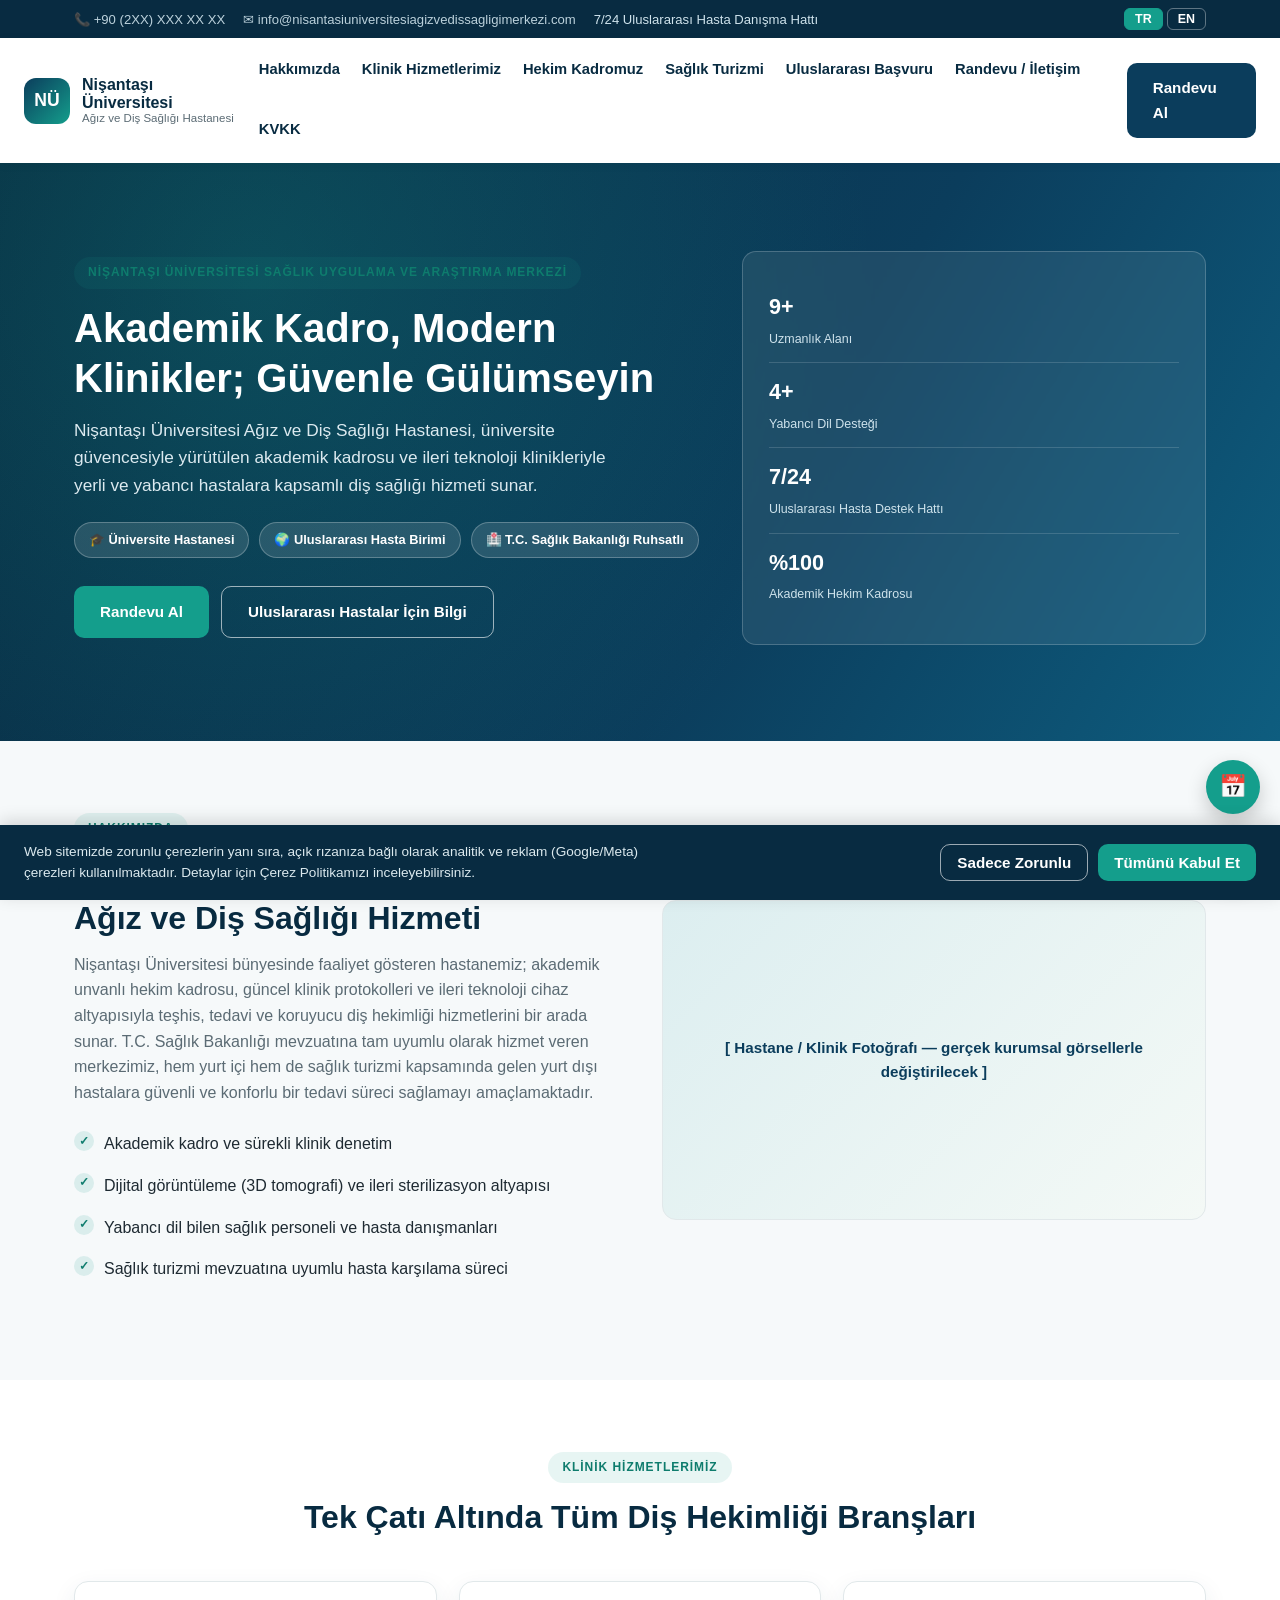
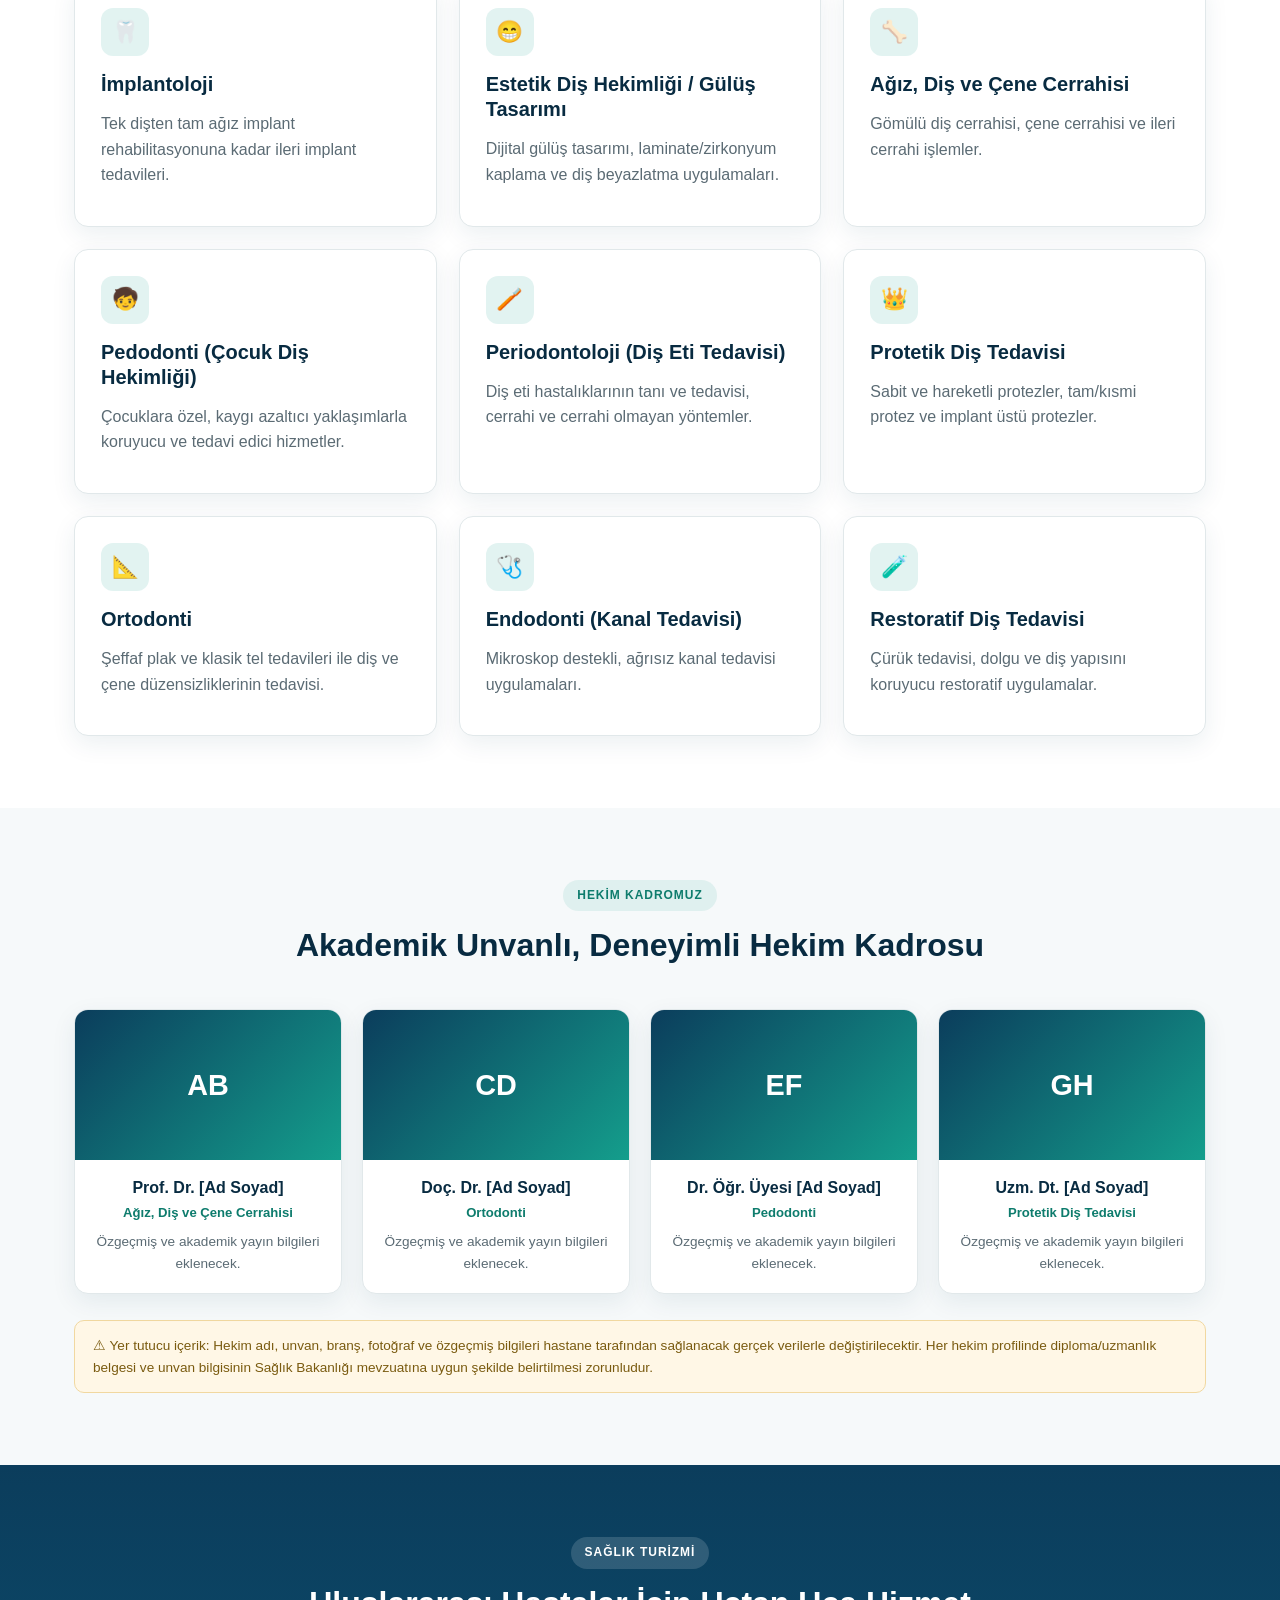
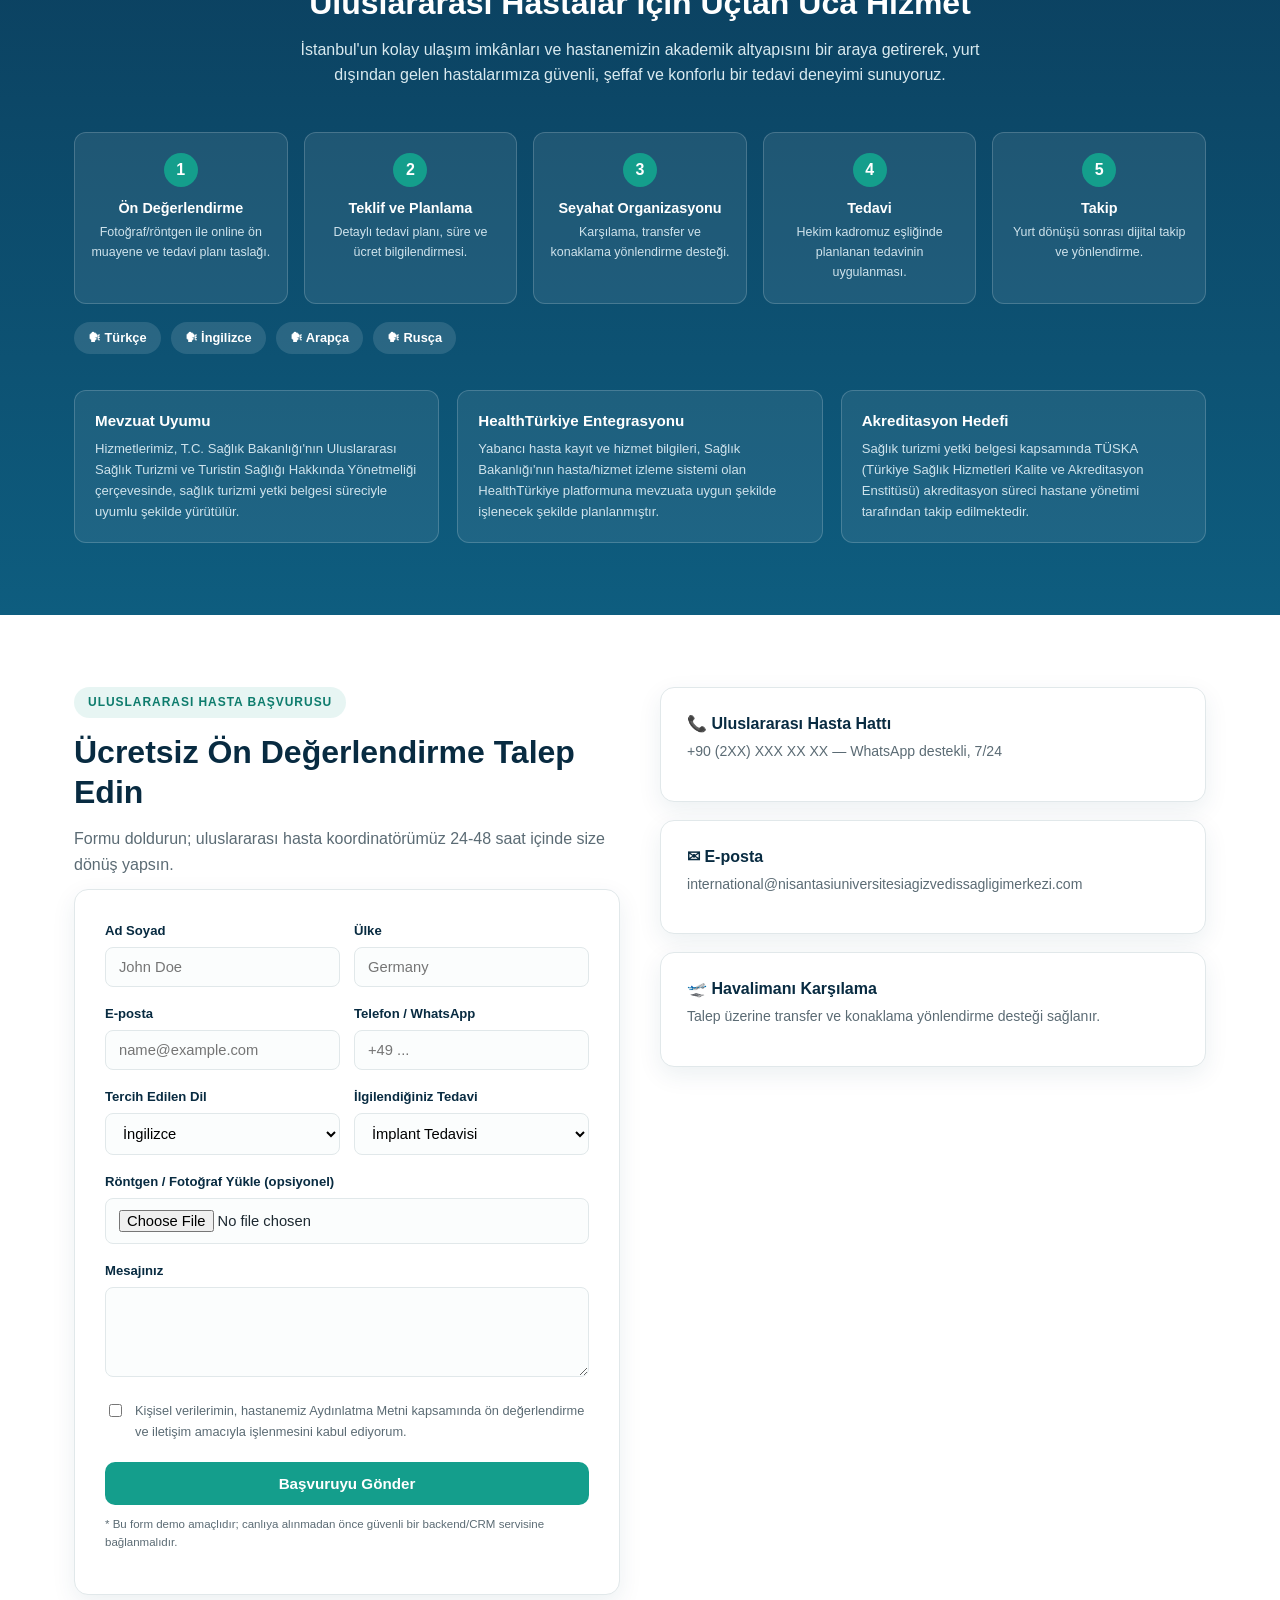
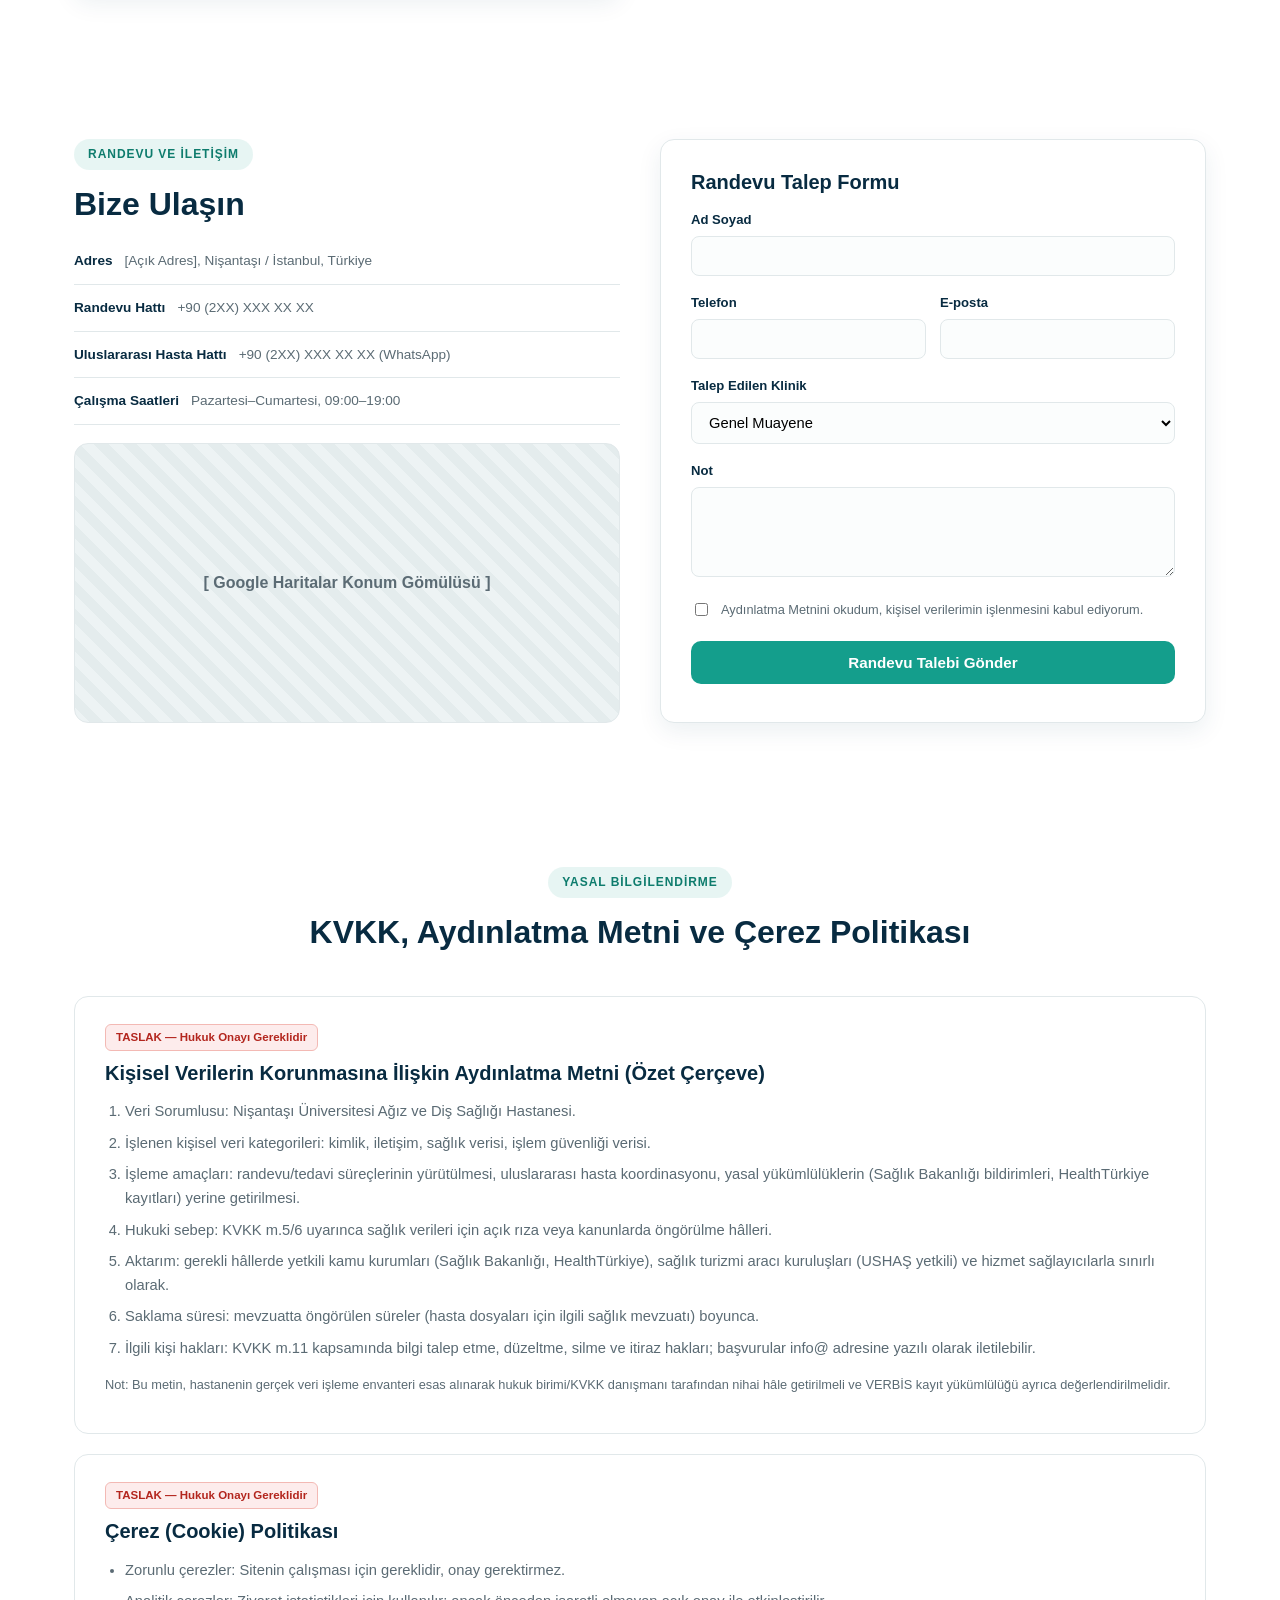
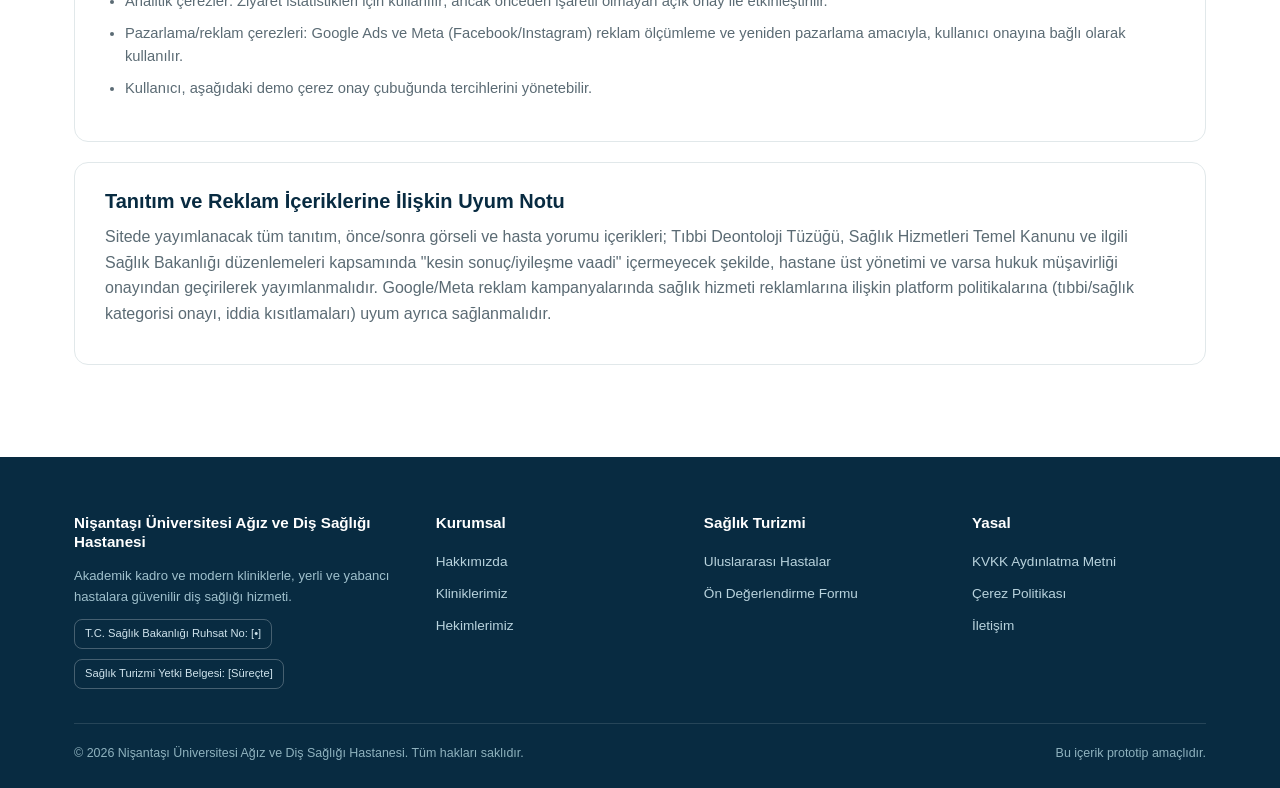
==== index.html @ 48176485 "1" ====
<!DOCTYPE html>
<html lang="tr">
<head>
<meta charset="UTF-8">
<meta name="viewport" content="width=device-width, initial-scale=1.0">
<title>Nişantaşı Üniversitesi Ağız ve Diş Sağlığı Hastanesi | International Dental Hospital Istanbul</title>
<meta name="description" content="Nişantaşı Üniversitesi Ağız ve Diş Sağlığı Hastanesi — akademik kadro, modern klinikler ve uluslararası hasta hizmetleriyle İstanbul'da diş sağlığı ve sağlık turizmi. University-affiliated dental hospital in Istanbul offering care for international patients.">
<meta name="keywords" content="diş hastanesi istanbul, sağlık turizmi, dental hospital istanbul, dental tourism turkey, implant, ortodonti, ağız diş sağlığı">
<meta name="robots" content="index, follow">
<link rel="canonical" href="https://nisantasiuniversitesiagizvedissagligimerkezi.com/">
<link rel="alternate" hreflang="tr" href="https://nisantasiuniversitesiagizvedissagligimerkezi.com/">
<link rel="alternate" hreflang="en" href="https://nisantasiuniversitesiagizvedissagligimerkezi.com/en/">

<!-- Open Graph / Meta Ads uyumu -->
<meta property="og:type" content="website">
<meta property="og:title" content="Nişantaşı Üniversitesi Ağız ve Diş Sağlığı Hastanesi">
<meta property="og:description" content="Akademik kadro ve modern kliniklerle diş sağlığı hizmeti. Uluslararası hastalar için sağlık turizmi altyapısı.">
<meta property="og:url" content="https://nisantasiuniversitesiagizvedissagligimerkezi.com/">
<meta property="og:image" content="https://nisantasiuniversitesiagizvedissagligimerkezi.com/assets/og-cover.jpg">
<meta property="og:locale" content="tr_TR">
<meta property="og:locale:alternate" content="en_US">
<meta name="twitter:card" content="summary_large_image">

<!-- ================= TEKNİK NOT / TECHNICAL NOTE =================
Bu, geliştirme ve onay amaçlı tek dosyalık bir PROTOTİPTİR (demo).
Gerçek yayına alınmadan önce:
1) Sağlık Bakanlığı ruhsat/izin numaraları, hekim bilgileri, adres ve telefonlar
   gerçek verilerle değiştirilmelidir (şu an [ ] içinde yer tutucudur).
2) GTM / Meta Pixel kodları aktif hesap ID'leri ile değiştirilip devreye alınmalıdır.
3) Formlar gerçek bir backend / CRM / e-posta servisine bağlanmalıdır.
4) KVKK ve Çerez Politikası metinleri, hastanenin gerçek veri işleme
   envanterine göre hukuk birimi tarafından onaylanmalıdır.
================================================================= -->

<!-- Google Tag Manager (yer tutucu — GTM-XXXXXXX gerçek kapsayıcı ID'si ile değiştirilecek) -->
<!--
<script>(function(w,d,s,l,i){w[l]=w[l]||[];w[l].push({'gtm.start':new Date().getTime(),event:'gtm.js'});var f=d.getElementsByTagName(s)[0],j=d.createElement(s),dl=l!='dataLayer'?'&l='+l:'';j.async=true;j.src='https://www.googletagmanager.com/gtm.js?id='+i+dl;f.parentNode.insertBefore(j,f);})(window,document,'script','dataLayer','GTM-XXXXXXX');</script>
-->
<!-- Meta Pixel (yer tutucu — gerçek Pixel ID ile değiştirilecek) -->
<!--
<script>!function(f,b,e,v,n,t,s){...}(window,document,'script','https://connect.facebook.net/en_US/fbevents.js'); fbq('init','XXXXXXXXXXXX'); fbq('track','PageView');</script>
-->

<!-- schema.org yapılandırılmış veri -->
<script type="application/ld+json">
{
  "@context": "https://schema.org",
  "@type": "Dentist",
  "name": "Nişantaşı Üniversitesi Ağız ve Diş Sağlığı Hastanesi",
  "url": "https://nisantasiuniversitesiagizvedissagligimerkezi.com/",
  "image": "https://nisantasiuniversitesiagizvedissagligimerkezi.com/assets/og-cover.jpg",
  "telephone": "+90 (2XX) XXX XX XX",
  "priceRange": "$$",
  "address": {
    "@type": "PostalAddress",
    "streetAddress": "[Açık Adres]",
    "addressLocality": "İstanbul",
    "addressCountry": "TR"
  },
  "medicalSpecialty": "Dentistry",
  "availableLanguage": ["Turkish", "English", "Arabic", "Russian"]
}
</script>

<style>
  :root{
    --navy:#0B3D5C;
    --navy-dark:#082B41;
    --teal:#149E8C;
    --teal-dark:#0E7C6D;
    --bg:#F6F9FA;
    --card:#FFFFFF;
    --ink:#1E2A32;
    --ink-soft:#5B6B74;
    --border:#E1E8EA;
    --radius:14px;
    --shadow:0 8px 24px rgba(11,61,92,0.08);
    --maxw:1180px;
  }
  *{box-sizing:border-box;}
  html{scroll-behavior:smooth;}
  body{
    margin:0;
    font-family:'Segoe UI',Arial,-apple-system,sans-serif;
    color:var(--ink);
    background:var(--bg);
    line-height:1.6;
  }
  img{max-width:100%;display:block;}
  a{color:inherit;text-decoration:none;}
  .wrap{max-width:var(--maxw);margin:0 auto;padding:0 24px;}
  section{padding:72px 0;}
  h1,h2,h3,h4{margin:0 0 14px 0;line-height:1.25;}
  h2{font-size:2rem;color:var(--navy-dark);}
  h3{font-size:1.25rem;color:var(--navy-dark);}
  p{color:var(--ink-soft);margin:0 0 12px 0;}
  .eyebrow{
    display:inline-block;text-transform:uppercase;letter-spacing:.08em;
    font-size:.75rem;font-weight:700;color:var(--teal-dark);
    background:rgba(20,158,140,.1);padding:6px 14px;border-radius:20px;margin-bottom:14px;
  }
  .section-head{max-width:720px;margin:0 auto 44px auto;text-align:center;}
  .btn{
    display:inline-flex;align-items:center;gap:8px;padding:13px 26px;border-radius:10px;
    font-weight:700;font-size:.95rem;cursor:pointer;border:none;transition:.2s;
  }
  .btn-primary{background:var(--teal);color:#fff;}
  .btn-primary:hover{background:var(--teal-dark);}
  .btn-outline{background:transparent;color:#fff;border:1.5px solid rgba(255,255,255,.6);}
  .btn-outline:hover{background:rgba(255,255,255,.12);}
  .btn-navy{background:var(--navy);color:#fff;}
  .btn-navy:hover{background:var(--navy-dark);}

  /* Topbar */
  .topbar{background:var(--navy-dark);color:#cfe3ec;font-size:.82rem;}
  .topbar .wrap{display:flex;justify-content:space-between;align-items:center;padding:8px 24px;flex-wrap:wrap;gap:6px;}
  .topbar .info{display:flex;gap:18px;flex-wrap:wrap;}
  .topbar a{opacity:.9;}
  .lang-switch{display:flex;gap:4px;}
  .lang-switch button{
    background:transparent;border:1px solid rgba(255,255,255,.35);color:#fff;
    padding:3px 10px;border-radius:6px;font-size:.78rem;cursor:pointer;font-weight:700;
  }
  .lang-switch button.active{background:var(--teal);border-color:var(--teal);}

  /* Header/nav */
  header.site{background:#fff;position:sticky;top:0;z-index:50;box-shadow:0 2px 10px rgba(0,0,0,.05);}
  .nav-row{display:flex;align-items:center;justify-content:space-between;padding:14px 24px;gap:20px;}
  .brand{display:flex;align-items:center;gap:12px;font-weight:800;color:var(--navy-dark);}
  .brand .mark{
    width:46px;height:46px;border-radius:12px;background:linear-gradient(135deg,var(--navy),var(--teal));
    display:flex;align-items:center;justify-content:center;color:#fff;font-size:1.1rem;flex-shrink:0;
  }
  .brand .txt{line-height:1.15;}
  .brand .txt small{display:block;font-weight:500;color:var(--ink-soft);font-size:.72rem;}
  nav.main{display:flex;gap:22px;flex-wrap:wrap;font-size:.92rem;font-weight:600;}
  nav.main a{color:var(--navy-dark);padding:6px 0;border-bottom:2px solid transparent;}
  nav.main a:hover{border-color:var(--teal);}
  .nav-cta{display:flex;align-items:center;gap:10px;}
  .burger{display:none;background:none;border:none;font-size:1.6rem;cursor:pointer;color:var(--navy-dark);}

  /* Hero */
  .hero{
    background:radial-gradient(circle at 20% 20%, rgba(20,158,140,.25), transparent 55%),
               linear-gradient(120deg,var(--navy-dark),var(--navy) 60%,#0E5D7F);
    color:#fff;padding:88px 0 96px;
  }
  .hero .wrap{display:grid;grid-template-columns:1.15fr .85fr;gap:40px;align-items:center;}
  .hero h1{font-size:2.5rem;color:#fff;}
  .hero p.lead{color:#dceaf0;font-size:1.08rem;max-width:560px;}
  .hero-badges{display:flex;gap:10px;flex-wrap:wrap;margin:22px 0 28px;}
  .hero-badges span{
    background:rgba(255,255,255,.12);border:1px solid rgba(255,255,255,.25);
    padding:7px 14px;border-radius:20px;font-size:.8rem;font-weight:600;
  }
  .hero-cta{display:flex;gap:12px;flex-wrap:wrap;}
  .hero-visual{
    background:rgba(255,255,255,.08);border:1px solid rgba(255,255,255,.2);
    border-radius:var(--radius);padding:26px;backdrop-filter:blur(2px);
  }
  .hero-visual .stat{display:flex;justify-content:space-between;padding:12px 0;border-bottom:1px solid rgba(255,255,255,.15);}
  .hero-visual .stat:last-child{border-bottom:none;}
  .hero-visual .stat b{font-size:1.35rem;display:block;color:#fff;}
  .hero-visual .stat span{font-size:.78rem;color:#cfe3ec;}

  /* About */
  .about-grid{display:grid;grid-template-columns:1fr 1fr;gap:44px;align-items:center;}
  .about-photo{
    background:linear-gradient(135deg,#DCEEF0,#F4F9F6);border:1px solid var(--border);
    border-radius:var(--radius);height:320px;display:flex;align-items:center;justify-content:center;
    color:var(--navy);font-weight:700;font-size:.95rem;text-align:center;padding:20px;
  }
  .checklist{list-style:none;padding:0;margin:18px 0;}
  .checklist li{padding:8px 0 8px 30px;position:relative;color:var(--ink);}
  .checklist li:before{content:"✓";position:absolute;left:0;top:8px;color:var(--teal-dark);font-weight:800;
    background:rgba(20,158,140,.12);width:20px;height:20px;border-radius:50%;display:flex;align-items:center;justify-content:center;font-size:.75rem;}

  /* Services */
  .services-grid{display:grid;grid-template-columns:repeat(3,1fr);gap:22px;}
  .card{background:var(--card);border:1px solid var(--border);border-radius:var(--radius);padding:26px;box-shadow:var(--shadow);}
  .service-icon{
    width:48px;height:48px;border-radius:12px;background:rgba(20,158,140,.12);color:var(--teal-dark);
    display:flex;align-items:center;justify-content:center;font-size:1.35rem;margin-bottom:16px;font-weight:800;
  }

  /* Doctors */
  .doctors-grid{display:grid;grid-template-columns:repeat(4,1fr);gap:20px;}
  .doc-card{background:var(--card);border:1px solid var(--border);border-radius:var(--radius);overflow:hidden;box-shadow:var(--shadow);text-align:center;}
  .doc-photo{
    height:150px;background:linear-gradient(135deg,var(--navy),var(--teal));display:flex;align-items:center;justify-content:center;
    color:#fff;font-size:1.8rem;font-weight:800;
  }
  .doc-body{padding:18px;}
  .doc-body h4{margin:0 0 4px;color:var(--navy-dark);font-size:1rem;}
  .doc-body .branch{color:var(--teal-dark);font-weight:700;font-size:.82rem;margin-bottom:8px;}
  .doc-body p{font-size:.85rem;margin:0;}
  .note-box{
    background:#FFF7E6;border:1px solid #F1D8A0;color:#7A5B10;border-radius:10px;padding:14px 18px;
    font-size:.85rem;margin-top:26px;
  }

  /* Health tourism */
  .tourism{background:linear-gradient(180deg,#0B3D5C 0%, #0E5D7F 100%);color:#fff;}
  .tourism h2, .tourism h3{color:#fff;}
  .tourism p{color:#d9eaf0;}
  .steps{display:grid;grid-template-columns:repeat(5,1fr);gap:16px;margin-top:36px;}
  .step{background:rgba(255,255,255,.08);border:1px solid rgba(255,255,255,.18);border-radius:12px;padding:20px 16px;text-align:center;}
  .step .num{
    width:34px;height:34px;border-radius:50%;background:var(--teal);color:#fff;font-weight:800;
    display:flex;align-items:center;justify-content:center;margin:0 auto 12px;
  }
  .step h4{color:#fff;font-size:.9rem;margin-bottom:6px;}
  .step p{font-size:.78rem;color:#cfe3ec;margin:0;}
  .lang-strip{display:flex;gap:10px;flex-wrap:wrap;margin-top:18px;}
  .lang-strip span{background:rgba(255,255,255,.12);padding:6px 14px;border-radius:20px;font-size:.8rem;font-weight:600;}
  .compliance-grid{display:grid;grid-template-columns:repeat(3,1fr);gap:18px;margin-top:36px;}
  .compliance-card{background:rgba(255,255,255,.07);border:1px solid rgba(255,255,255,.18);border-radius:12px;padding:20px;}
  .compliance-card h4{color:#fff;font-size:.95rem;margin-bottom:8px;}
  .compliance-card p{font-size:.82rem;color:#cfe3ec;margin:0;}

  /* Form */
  .form-section{background:#fff;}
  .form-grid{display:grid;grid-template-columns:1fr 1fr;gap:40px;}
  form.card{padding:30px;}
  .field{margin-bottom:16px;}
  .field label{display:block;font-size:.82rem;font-weight:700;color:var(--navy-dark);margin-bottom:6px;}
  .field input, .field select, .field textarea{
    width:100%;padding:11px 13px;border:1px solid var(--border);border-radius:8px;font-size:.92rem;
    font-family:inherit;background:#FBFDFD;
  }
  .field textarea{resize:vertical;min-height:90px;}
  .two-col{display:grid;grid-template-columns:1fr 1fr;gap:14px;}
  .consent{display:flex;gap:10px;align-items:flex-start;font-size:.8rem;color:var(--ink-soft);margin:14px 0 20px;}
  .consent input{margin-top:3px;}
  .side-info .card{margin-bottom:18px;}
  .side-info h4{color:var(--navy-dark);margin-bottom:6px;}
  .side-info p{font-size:.88rem;}

  /* Contact/appointment */
  .contact-grid{display:grid;grid-template-columns:1fr 1fr;gap:40px;}
  .map-box{
    height:280px;border-radius:var(--radius);border:1px solid var(--border);
    background:repeating-linear-gradient(45deg,#EDF3F4,#EDF3F4 10px,#E4ECED 10px,#E4ECED 20px);
    display:flex;align-items:center;justify-content:center;color:var(--ink-soft);font-weight:700;margin-top:18px;
  }
  .contact-line{display:flex;gap:12px;padding:12px 0;border-bottom:1px solid var(--border);}
  .contact-line b{color:var(--navy-dark);display:block;font-size:.85rem;}
  .contact-line span{font-size:.85rem;color:var(--ink-soft);}

  /* Legal */
  .legal{background:#fff;}
  .legal-block{border:1px solid var(--border);border-radius:var(--radius);padding:26px 30px;margin-bottom:20px;background:var(--card);}
  .legal-block h3{margin-bottom:10px;}
  .legal-block ol, .legal-block ul{color:var(--ink-soft);padding-left:20px;font-size:.92rem;}
  .legal-block li{margin-bottom:8px;}
  .draft-tag{
    display:inline-block;background:#FDECEC;color:#B3261E;border:1px solid #F3B9B4;font-size:.72rem;
    font-weight:700;padding:3px 10px;border-radius:6px;margin-bottom:10px;
  }

  /* Footer */
  footer{background:var(--navy-dark);color:#cfe3ec;padding:56px 0 24px;}
  .footer-grid{display:grid;grid-template-columns:1.4fr 1fr 1fr 1fr;gap:34px;margin-bottom:34px;}
  footer h4{color:#fff;font-size:.95rem;margin-bottom:14px;}
  footer a{display:block;color:#b9d3dd;font-size:.85rem;padding:5px 0;}
  footer p{color:#9fc0cc;font-size:.82rem;}
  .footer-bottom{border-top:1px solid rgba(255,255,255,.12);padding-top:20px;font-size:.78rem;color:#8fb2be;display:flex;justify-content:space-between;flex-wrap:wrap;gap:10px;}
  .badge-row{display:flex;gap:10px;flex-wrap:wrap;margin-top:10px;}
  .badge-row span{border:1px solid rgba(255,255,255,.25);border-radius:8px;padding:5px 10px;font-size:.7rem;color:#cfe3ec;}

  /* Floating buttons */
  .floating{position:fixed;right:20px;bottom:20px;display:flex;flex-direction:column;gap:12px;z-index:60;}
  .fab{
    width:54px;height:54px;border-radius:50%;display:flex;align-items:center;justify-content:center;
    color:#fff;font-size:1.4rem;box-shadow:0 8px 20px rgba(0,0,0,.2);border:none;cursor:pointer;
  }
  .fab.whatsapp{background:#25D366;}
  .fab.appt{background:var(--teal);}

  @media(max-width:980px){
    .hero .wrap{grid-template-columns:1fr;}
    .about-grid,.form-grid,.contact-grid{grid-template-columns:1fr;}
    .services-grid{grid-template-columns:repeat(2,1fr);}
    .doctors-grid{grid-template-columns:repeat(2,1fr);}
    .steps{grid-template-columns:repeat(2,1fr);}
    .compliance-grid{grid-template-columns:1fr;}
    .footer-grid{grid-template-columns:1fr 1fr;}
    nav.main{display:none;position:absolute;top:100%;left:0;right:0;background:#fff;flex-direction:column;
      padding:16px 24px;box-shadow:0 10px 20px rgba(0,0,0,.08);gap:14px;}
    nav.main.open{display:flex;}
    .burger{display:block;}
  }
  @media(max-width:600px){
    .services-grid{grid-template-columns:1fr;}
    .doctors-grid{grid-template-columns:1fr 1fr;}
    .two-col{grid-template-columns:1fr;}
    .hero h1{font-size:1.9rem;}
    section{padding:52px 0;}
  }
</style>
</head>
<body>

<!-- ============ TOPBAR ============ -->
<div class="topbar">
  <div class="wrap">
    <div class="info">
      <a href="tel:+902XXXXXXXXX">📞 +90 (2XX) XXX XX XX</a>
      <a href="mailto:info@nisantasiuniversitesiagizvedissagligimerkezi.com">✉ info@nisantasiuniversitesiagizvedissagligimerkezi.com</a>
      <span data-tr="7/24 Uluslararası Hasta Danışma Hattı" data-en="24/7 International Patient Helpline">7/24 Uluslararası Hasta Danışma Hattı</span>
    </div>
    <div class="lang-switch">
      <button id="btn-tr" class="active" onclick="setLang('tr')">TR</button>
      <button id="btn-en" onclick="setLang('en')">EN</button>
    </div>
  </div>
</div>

<!-- ============ HEADER / NAV ============ -->
<header class="site">
  <div class="nav-row">
    <div class="brand">
      <div class="mark">NÜ</div>
      <div class="txt">
        Nişantaşı Üniversitesi
        <small data-tr="Ağız ve Diş Sağlığı Hastanesi" data-en="Oral &amp; Dental Health Hospital">Ağız ve Diş Sağlığı Hastanesi</small>
      </div>
    </div>
    <nav class="main" id="mainNav">
      <a href="#hakkimizda" data-tr="Hakkımızda" data-en="About Us">Hakkımızda</a>
      <a href="#klinikler" data-tr="Klinik Hizmetlerimiz" data-en="Clinical Services">Klinik Hizmetlerimiz</a>
      <a href="#hekimler" data-tr="Hekim Kadromuz" data-en="Our Doctors">Hekim Kadromuz</a>
      <a href="#saglik-turizmi" data-tr="Sağlık Turizmi" data-en="Health Tourism">Sağlık Turizmi</a>
      <a href="#basvuru" data-tr="Uluslararası Başvuru" data-en="International Application">Uluslararası Başvuru</a>
      <a href="#iletisim" data-tr="Randevu / İletişim" data-en="Appointment / Contact">Randevu / İletişim</a>
      <a href="#kvkk" data-tr="KVKK" data-en="Privacy (KVKK)">KVKK</a>
    </nav>
    <div class="nav-cta">
      <a href="#iletisim" class="btn btn-navy" data-tr="Randevu Al" data-en="Book Appointment">Randevu Al</a>
      <button class="burger" onclick="document.getElementById('mainNav').classList.toggle('open')">☰</button>
    </div>
  </div>
</header>

<!-- ============ HERO ============ -->
<section class="hero" id="anasayfa">
  <div class="wrap">
    <div>
      <span class="eyebrow" data-tr="Nişantaşı Üniversitesi Sağlık Uygulama ve Araştırma Merkezi" data-en="Nişantaşı University Health Practice &amp; Research Center">Nişantaşı Üniversitesi Sağlık Uygulama ve Araştırma Merkezi</span>
      <h1 data-tr="Akademik Kadro, Modern Klinikler; Güvenle Gülümseyin"
          data-en="Academic Expertise, Modern Clinics — Smile With Confidence">Akademik Kadro, Modern Klinikler; Güvenle Gülümseyin</h1>
      <p class="lead" data-tr="Nişantaşı Üniversitesi Ağız ve Diş Sağlığı Hastanesi, üniversite güvencesiyle yürütülen akademik kadrosu ve ileri teknoloji klinikleriyle yerli ve yabancı hastalara kapsamlı diş sağlığı hizmeti sunar."
          data-en="Nişantaşı University Oral &amp; Dental Health Hospital delivers comprehensive dental care to local and international patients through its academic staff and advanced-technology clinics, backed by full university accreditation.">
        Nişantaşı Üniversitesi Ağız ve Diş Sağlığı Hastanesi, üniversite güvencesiyle yürütülen akademik kadrosu ve ileri teknoloji klinikleriyle yerli ve yabancı hastalara kapsamlı diş sağlığı hizmeti sunar.
      </p>
      <div class="hero-badges">
        <span data-tr="🎓 Üniversite Hastanesi" data-en="🎓 University Hospital">🎓 Üniversite Hastanesi</span>
        <span data-tr="🌍 Uluslararası Hasta Birimi" data-en="🌍 International Patient Unit">🌍 Uluslararası Hasta Birimi</span>
        <span data-tr="🏥 T.C. Sağlık Bakanlığı Ruhsatlı" data-en="🏥 Licensed by T.R. Ministry of Health">🏥 T.C. Sağlık Bakanlığı Ruhsatlı</span>
      </div>
      <div class="hero-cta">
        <a href="#iletisim" class="btn btn-primary" data-tr="Randevu Al" data-en="Book an Appointment">Randevu Al</a>
        <a href="#saglik-turizmi" class="btn btn-outline" data-tr="Uluslararası Hastalar İçin Bilgi" data-en="Information for International Patients">Uluslararası Hastalar İçin Bilgi</a>
      </div>
    </div>
    <div class="hero-visual">
      <div class="stat"><div><b data-tr="9+" data-en="9+">9+</b><span data-tr="Uzmanlık Alanı" data-en="Specialty Departments">Uzmanlık Alanı</span></div></div>
      <div class="stat"><div><b data-tr="4+" data-en="4+">4+</b><span data-tr="Yabancı Dil Desteği" data-en="Foreign Languages Supported">Yabancı Dil Desteği</span></div></div>
      <div class="stat"><div><b data-tr="7/24" data-en="24/7">7/24</b><span data-tr="Uluslararası Hasta Destek Hattı" data-en="International Patient Support Line">Uluslararası Hasta Destek Hattı</span></div></div>
      <div class="stat"><div><b data-tr="%100" data-en="100%">%100</b><span data-tr="Akademik Hekim Kadrosu" data-en="Academic Medical Staff">Akademik Hekim Kadrosu</span></div></div>
    </div>
  </div>
</section>

<!-- ============ ABOUT ============ -->
<section id="hakkimizda">
  <div class="wrap about-grid">
    <div>
      <span class="eyebrow" data-tr="Hakkımızda" data-en="About Us">Hakkımızda</span>
      <h2 data-tr="Üniversite Güvencesiyle Kapsamlı Ağız ve Diş Sağlığı Hizmeti" data-en="Comprehensive Oral &amp; Dental Care, Backed by University Standards">Üniversite Güvencesiyle Kapsamlı Ağız ve Diş Sağlığı Hizmeti</h2>
      <p data-tr="Nişantaşı Üniversitesi bünyesinde faaliyet gösteren hastanemiz; akademik unvanlı hekim kadrosu, güncel klinik protokolleri ve ileri teknoloji cihaz altyapısıyla teşhis, tedavi ve koruyucu diş hekimliği hizmetlerini bir arada sunar. T.C. Sağlık Bakanlığı mevzuatına tam uyumlu olarak hizmet veren merkezimiz, hem yurt içi hem de sağlık turizmi kapsamında gelen yurt dışı hastalara güvenli ve konforlu bir tedavi süreci sağlamayı amaçlamaktadır."
        data-en="Operating within Nişantaşı University, our hospital brings together an academically titled medical staff, up-to-date clinical protocols, and advanced technology to provide diagnosis, treatment, and preventive dentistry under one roof. Fully compliant with the regulations of the T.R. Ministry of Health, our center aims to provide a safe and comfortable treatment journey for both domestic patients and international patients arriving through health tourism.">
        Nişantaşı Üniversitesi bünyesinde faaliyet gösteren hastanemiz; akademik unvanlı hekim kadrosu, güncel klinik protokolleri ve ileri teknoloji cihaz altyapısıyla teşhis, tedavi ve koruyucu diş hekimliği hizmetlerini bir arada sunar. T.C. Sağlık Bakanlığı mevzuatına tam uyumlu olarak hizmet veren merkezimiz, hem yurt içi hem de sağlık turizmi kapsamında gelen yurt dışı hastalara güvenli ve konforlu bir tedavi süreci sağlamayı amaçlamaktadır.
      </p>
      <ul class="checklist">
        <li data-tr="Akademik kadro ve sürekli klinik denetim" data-en="Academic staff with continuous clinical oversight">Akademik kadro ve sürekli klinik denetim</li>
        <li data-tr="Dijital görüntüleme (3D tomografi) ve ileri sterilizasyon altyapısı" data-en="Digital imaging (3D tomography) and advanced sterilization infrastructure">Dijital görüntüleme (3D tomografi) ve ileri sterilizasyon altyapısı</li>
        <li data-tr="Yabancı dil bilen sağlık personeli ve hasta danışmanları" data-en="Multilingual healthcare staff and patient coordinators">Yabancı dil bilen sağlık personeli ve hasta danışmanları</li>
        <li data-tr="Sağlık turizmi mevzuatına uyumlu hasta karşılama süreci" data-en="Patient onboarding process aligned with health-tourism regulations">Sağlık turizmi mevzuatına uyumlu hasta karşılama süreci</li>
      </ul>
    </div>
    <div class="about-photo">
      [ Hastane / Klinik Fotoğrafı — gerçek kurumsal görsellerle değiştirilecek ]<br>
      <span data-tr="" data-en="[ Hospital / Clinic photography — to be replaced with real corporate imagery ]"></span>
    </div>
  </div>
</section>

<!-- ============ SERVICES ============ -->
<section id="klinikler" style="background:#fff;">
  <div class="wrap">
    <div class="section-head">
      <span class="eyebrow" data-tr="Klinik Hizmetlerimiz" data-en="Clinical Services">Klinik Hizmetlerimiz</span>
      <h2 data-tr="Tek Çatı Altında Tüm Diş Hekimliği Branşları" data-en="All Dental Specialties Under One Roof">Tek Çatı Altında Tüm Diş Hekimliği Branşları</h2>
    </div>
    <div class="services-grid">
      <div class="card"><div class="service-icon">🦷</div><h3 data-tr="İmplantoloji" data-en="Implantology">İmplantoloji</h3><p data-tr="Tek dişten tam ağız implant rehabilitasyonuna kadar ileri implant tedavileri." data-en="Advanced implant treatments ranging from single-tooth to full-mouth rehabilitation.">Tek dişten tam ağız implant rehabilitasyonuna kadar ileri implant tedavileri.</p></div>
      <div class="card"><div class="service-icon">😁</div><h3 data-tr="Estetik Diş Hekimliği / Gülüş Tasarımı" data-en="Aesthetic Dentistry / Smile Design">Estetik Diş Hekimliği / Gülüş Tasarımı</h3><p data-tr="Dijital gülüş tasarımı, laminate/zirkonyum kaplama ve diş beyazlatma uygulamaları." data-en="Digital smile design, laminate/zirconia veneers, and teeth whitening applications.">Dijital gülüş tasarımı, laminate/zirkonyum kaplama ve diş beyazlatma uygulamaları.</p></div>
      <div class="card"><div class="service-icon">🦴</div><h3 data-tr="Ağız, Diş ve Çene Cerrahisi" data-en="Oral &amp; Maxillofacial Surgery">Ağız, Diş ve Çene Cerrahisi</h3><p data-tr="Gömülü diş cerrahisi, çene cerrahisi ve ileri cerrahi işlemler." data-en="Impacted tooth surgery, jaw surgery, and advanced surgical procedures.">Gömülü diş cerrahisi, çene cerrahisi ve ileri cerrahi işlemler.</p></div>
      <div class="card"><div class="service-icon">🧒</div><h3 data-tr="Pedodonti (Çocuk Diş Hekimliği)" data-en="Pediatric Dentistry">Pedodonti (Çocuk Diş Hekimliği)</h3><p data-tr="Çocuklara özel, kaygı azaltıcı yaklaşımlarla koruyucu ve tedavi edici hizmetler." data-en="Preventive and restorative care for children with anxiety-reducing approaches.">Çocuklara özel, kaygı azaltıcı yaklaşımlarla koruyucu ve tedavi edici hizmetler.</p></div>
      <div class="card"><div class="service-icon">🪥</div><h3 data-tr="Periodontoloji (Diş Eti Tedavisi)" data-en="Periodontology (Gum Treatment)">Periodontoloji (Diş Eti Tedavisi)</h3><p data-tr="Diş eti hastalıklarının tanı ve tedavisi, cerrahi ve cerrahi olmayan yöntemler." data-en="Diagnosis and treatment of gum disease via surgical and non-surgical methods.">Diş eti hastalıklarının tanı ve tedavisi, cerrahi ve cerrahi olmayan yöntemler.</p></div>
      <div class="card"><div class="service-icon">👑</div><h3 data-tr="Protetik Diş Tedavisi" data-en="Prosthodontics">Protetik Diş Tedavisi</h3><p data-tr="Sabit ve hareketli protezler, tam/kısmi protez ve implant üstü protezler." data-en="Fixed and removable prosthetics, full/partial dentures, and implant-supported prosthetics.">Sabit ve hareketli protezler, tam/kısmi protez ve implant üstü protezler.</p></div>
      <div class="card"><div class="service-icon">📐</div><h3 data-tr="Ortodonti" data-en="Orthodontics">Ortodonti</h3><p data-tr="Şeffaf plak ve klasik tel tedavileri ile diş ve çene düzensizliklerinin tedavisi." data-en="Correction of dental and jaw irregularities via clear aligners and traditional braces.">Şeffaf plak ve klasik tel tedavileri ile diş ve çene düzensizliklerinin tedavisi.</p></div>
      <div class="card"><div class="service-icon">🩺</div><h3 data-tr="Endodonti (Kanal Tedavisi)" data-en="Endodontics (Root Canal)">Endodonti (Kanal Tedavisi)</h3><p data-tr="Mikroskop destekli, ağrısız kanal tedavisi uygulamaları." data-en="Microscope-assisted, pain-managed root canal treatments.">Mikroskop destekli, ağrısız kanal tedavisi uygulamaları.</p></div>
      <div class="card"><div class="service-icon">🧪</div><h3 data-tr="Restoratif Diş Tedavisi" data-en="Restorative Dentistry">Restoratif Diş Tedavisi</h3><p data-tr="Çürük tedavisi, dolgu ve diş yapısını koruyucu restoratif uygulamalar." data-en="Cavity treatment, fillings, and tooth-structure-preserving restorative care.">Çürük tedavisi, dolgu ve diş yapısını koruyucu restoratif uygulamalar.</p></div>
    </div>
  </div>
</section>

<!-- ============ DOCTORS ============ -->
<section id="hekimler">
  <div class="wrap">
    <div class="section-head">
      <span class="eyebrow" data-tr="Hekim Kadromuz" data-en="Our Doctors">Hekim Kadromuz</span>
      <h2 data-tr="Akademik Unvanlı, Deneyimli Hekim Kadrosu" data-en="Academically Titled, Experienced Medical Staff">Akademik Unvanlı, Deneyimli Hekim Kadrosu</h2>
    </div>
    <div class="doctors-grid">
      <div class="doc-card"><div class="doc-photo">AB</div><div class="doc-body"><h4 data-tr="Prof. Dr. [Ad Soyad]" data-en="Prof. Dr. [Full Name]">Prof. Dr. [Ad Soyad]</h4><div class="branch" data-tr="Ağız, Diş ve Çene Cerrahisi" data-en="Oral &amp; Maxillofacial Surgery">Ağız, Diş ve Çene Cerrahisi</div><p data-tr="Özgeçmiş ve akademik yayın bilgileri eklenecek." data-en="CV and academic publications to be added.">Özgeçmiş ve akademik yayın bilgileri eklenecek.</p></div></div>
      <div class="doc-card"><div class="doc-photo">CD</div><div class="doc-body"><h4 data-tr="Doç. Dr. [Ad Soyad]" data-en="Assoc. Prof. Dr. [Full Name]">Doç. Dr. [Ad Soyad]</h4><div class="branch" data-tr="Ortodonti" data-en="Orthodontics">Ortodonti</div><p data-tr="Özgeçmiş ve akademik yayın bilgileri eklenecek." data-en="CV and academic publications to be added.">Özgeçmiş ve akademik yayın bilgileri eklenecek.</p></div></div>
      <div class="doc-card"><div class="doc-photo">EF</div><div class="doc-body"><h4 data-tr="Dr. Öğr. Üyesi [Ad Soyad]" data-en="Asst. Prof. Dr. [Full Name]">Dr. Öğr. Üyesi [Ad Soyad]</h4><div class="branch" data-tr="Pedodonti" data-en="Pediatric Dentistry">Pedodonti</div><p data-tr="Özgeçmiş ve akademik yayın bilgileri eklenecek." data-en="CV and academic publications to be added.">Özgeçmiş ve akademik yayın bilgileri eklenecek.</p></div></div>
      <div class="doc-card"><div class="doc-photo">GH</div><div class="doc-body"><h4 data-tr="Uzm. Dt. [Ad Soyad]" data-en="Dr. [Full Name], DDS">Uzm. Dt. [Ad Soyad]</h4><div class="branch" data-tr="Protetik Diş Tedavisi" data-en="Prosthodontics">Protetik Diş Tedavisi</div><p data-tr="Özgeçmiş ve akademik yayın bilgileri eklenecek." data-en="CV and academic publications to be added.">Özgeçmiş ve akademik yayın bilgileri eklenecek.</p></div></div>
    </div>
    <div class="note-box" data-tr="⚠ Yer tutucu içerik: Hekim adı, unvan, branş, fotoğraf ve özgeçmiş bilgileri hastane tarafından sağlanacak gerçek verilerle değiştirilecektir. Her hekim profilinde diploma/uzmanlık belgesi ve unvan bilgisinin Sağlık Bakanlığı mevzuatına uygun şekilde belirtilmesi zorunludur."
      data-en="⚠ Placeholder content: doctor names, titles, specialties, photos and biographies will be replaced with real data supplied by the hospital. Each profile must state diploma/specialty credentials and academic title in line with Ministry of Health regulations.">
      ⚠ Yer tutucu içerik: Hekim adı, unvan, branş, fotoğraf ve özgeçmiş bilgileri hastane tarafından sağlanacak gerçek verilerle değiştirilecektir. Her hekim profilinde diploma/uzmanlık belgesi ve unvan bilgisinin Sağlık Bakanlığı mevzuatına uygun şekilde belirtilmesi zorunludur.
    </div>
  </div>
</section>

<!-- ============ HEALTH TOURISM ============ -->
<section class="tourism" id="saglik-turizmi">
  <div class="wrap">
    <div class="section-head">
      <span class="eyebrow" style="background:rgba(255,255,255,.15);color:#fff;" data-tr="Sağlık Turizmi" data-en="Health Tourism">Sağlık Turizmi</span>
      <h2 data-tr="Uluslararası Hastalar İçin Uçtan Uca Hizmet" data-en="End-to-End Care for International Patients">Uluslararası Hastalar İçin Uçtan Uca Hizmet</h2>
      <p data-tr="İstanbul'un kolay ulaşım imkânları ve hastanemizin akademik altyapısını bir araya getirerek, yurt dışından gelen hastalarımıza güvenli, şeffaf ve konforlu bir tedavi deneyimi sunuyoruz."
         data-en="Combining Istanbul's easy accessibility with our hospital's academic infrastructure, we offer patients arriving from abroad a safe, transparent and comfortable treatment experience.">
        İstanbul'un kolay ulaşım imkânları ve hastanemizin akademik altyapısını bir araya getirerek, yurt dışından gelen hastalarımıza güvenli, şeffaf ve konforlu bir tedavi deneyimi sunuyoruz.
      </p>
    </div>

    <div class="steps">
      <div class="step"><div class="num">1</div><h4 data-tr="Ön Değerlendirme" data-en="Pre-Assessment">Ön Değerlendirme</h4><p data-tr="Fotoğraf/röntgen ile online ön muayene ve tedavi planı taslağı." data-en="Online pre-assessment and draft treatment plan based on photos/X-rays.">Fotoğraf/röntgen ile online ön muayene ve tedavi planı taslağı.</p></div>
      <div class="step"><div class="num">2</div><h4 data-tr="Teklif ve Planlama" data-en="Quote &amp; Planning">Teklif ve Planlama</h4><p data-tr="Detaylı tedavi planı, süre ve ücret bilgilendirmesi." data-en="Detailed treatment plan, duration and cost information.">Detaylı tedavi planı, süre ve ücret bilgilendirmesi.</p></div>
      <div class="step"><div class="num">3</div><h4 data-tr="Seyahat Organizasyonu" data-en="Travel Arrangement">Seyahat Organizasyonu</h4><p data-tr="Karşılama, transfer ve konaklama yönlendirme desteği." data-en="Airport pickup, transfer and accommodation guidance.">Karşılama, transfer ve konaklama yönlendirme desteği.</p></div>
      <div class="step"><div class="num">4</div><h4 data-tr="Tedavi" data-en="Treatment">Tedavi</h4><p data-tr="Hekim kadromuz eşliğinde planlanan tedavinin uygulanması." data-en="Treatment carried out under the supervision of our medical staff.">Hekim kadromuz eşliğinde planlanan tedavinin uygulanması.</p></div>
      <div class="step"><div class="num">5</div><h4 data-tr="Takip" data-en="Follow-up">Takip</h4><p data-tr="Yurt dönüşü sonrası dijital takip ve yönlendirme." data-en="Digital follow-up and guidance after returning home.">Yurt dönüşü sonrası dijital takip ve yönlendirme.</p></div>
    </div>

    <div class="lang-strip">
      <span data-tr="🗣 Türkçe" data-en="🗣 Turkish">🗣 Türkçe</span>
      <span data-tr="🗣 İngilizce" data-en="🗣 English">🗣 İngilizce</span>
      <span data-tr="🗣 Arapça" data-en="🗣 Arabic">🗣 Arapça</span>
      <span data-tr="🗣 Rusça" data-en="🗣 Russian">🗣 Rusça</span>
    </div>

    <div class="compliance-grid">
      <div class="compliance-card">
        <h4 data-tr="Mevzuat Uyumu" data-en="Regulatory Compliance">Mevzuat Uyumu</h4>
        <p data-tr="Hizmetlerimiz, T.C. Sağlık Bakanlığı'nın Uluslararası Sağlık Turizmi ve Turistin Sağlığı Hakkında Yönetmeliği çerçevesinde, sağlık turizmi yetki belgesi süreciyle uyumlu şekilde yürütülür."
           data-en="Our services are conducted in line with the T.R. Ministry of Health's Regulation on International Health Tourism and the Health of Tourists, aligned with the health tourism authorization certificate process.">
          Hizmetlerimiz, T.C. Sağlık Bakanlığı'nın Uluslararası Sağlık Turizmi ve Turistin Sağlığı Hakkında Yönetmeliği çerçevesinde, sağlık turizmi yetki belgesi süreciyle uyumlu şekilde yürütülür.
        </p>
      </div>
      <div class="compliance-card">
        <h4 data-tr="HealthTürkiye Entegrasyonu" data-en="HealthTürkiye Integration">HealthTürkiye Entegrasyonu</h4>
        <p data-tr="Yabancı hasta kayıt ve hizmet bilgileri, Sağlık Bakanlığı'nın hasta/hizmet izleme sistemi olan HealthTürkiye platformuna mevzuata uygun şekilde işlenecek şekilde planlanmıştır."
           data-en="Foreign patient registration and service records are planned to be processed in accordance with HealthTürkiye, the Ministry of Health's patient/service monitoring platform.">
          Yabancı hasta kayıt ve hizmet bilgileri, Sağlık Bakanlığı'nın hasta/hizmet izleme sistemi olan HealthTürkiye platformuna mevzuata uygun şekilde işlenecek şekilde planlanmıştır.
        </p>
      </div>
      <div class="compliance-card">
        <h4 data-tr="Akreditasyon Hedefi" data-en="Accreditation Target">Akreditasyon Hedefi</h4>
        <p data-tr="Sağlık turizmi yetki belgesi kapsamında TÜSKA (Türkiye Sağlık Hizmetleri Kalite ve Akreditasyon Enstitüsü) akreditasyon süreci hastane yönetimi tarafından takip edilmektedir."
           data-en="The TÜSKA (Turkey Healthcare Quality and Accreditation Institute) accreditation process required for the health tourism authorization certificate is being pursued by hospital management.">
          Sağlık turizmi yetki belgesi kapsamında TÜSKA (Türkiye Sağlık Hizmetleri Kalite ve Akreditasyon Enstitüsü) akreditasyon süreci hastane yönetimi tarafından takip edilmektedir.
        </p>
      </div>
    </div>
  </div>
</section>

<!-- ============ INTERNATIONAL PATIENT FORM ============ -->
<section class="form-section" id="basvuru">
  <div class="wrap form-grid">
    <div>
      <span class="eyebrow" data-tr="Uluslararası Hasta Başvurusu" data-en="International Patient Application">Uluslararası Hasta Başvurusu</span>
      <h2 data-tr="Ücretsiz Ön Değerlendirme Talep Edin" data-en="Request a Free Pre-Assessment">Ücretsiz Ön Değerlendirme Talep Edin</h2>
      <p data-tr="Formu doldurun; uluslararası hasta koordinatörümüz 24-48 saat içinde size dönüş yapsın." data-en="Fill in the form and our international patient coordinator will get back to you within 24–48 hours.">Formu doldurun; uluslararası hasta koordinatörümüz 24-48 saat içinde size dönüş yapsın.</p>

      <form class="card" action="#" method="post" onsubmit="return demoSubmit(event)">
        <div class="two-col">
          <div class="field"><label data-tr="Ad Soyad" data-en="Full Name">Ad Soyad</label><input type="text" required placeholder="John Doe"></div>
          <div class="field"><label data-tr="Ülke" data-en="Country">Ülke</label><input type="text" required placeholder="Germany"></div>
        </div>
        <div class="two-col">
          <div class="field"><label data-tr="E-posta" data-en="Email">E-posta</label><input type="email" required placeholder="name@example.com"></div>
          <div class="field"><label data-tr="Telefon / WhatsApp" data-en="Phone / WhatsApp">Telefon / WhatsApp</label><input type="tel" required placeholder="+49 ..."></div>
        </div>
        <div class="two-col">
          <div class="field">
            <label data-tr="Tercih Edilen Dil" data-en="Preferred Language">Tercih Edilen Dil</label>
            <select>
              <option data-tr="İngilizce" data-en="English">İngilizce</option>
              <option data-tr="Arapça" data-en="Arabic">Arapça</option>
              <option data-tr="Rusça" data-en="Russian">Rusça</option>
              <option data-tr="Türkçe" data-en="Turkish">Türkçe</option>
            </select>
          </div>
          <div class="field">
            <label data-tr="İlgilendiğiniz Tedavi" data-en="Treatment of Interest">İlgilendiğiniz Tedavi</label>
            <select>
              <option data-tr="İmplant Tedavisi" data-en="Dental Implants">İmplant Tedavisi</option>
              <option data-tr="Gülüş Tasarımı" data-en="Smile Design">Gülüş Tasarımı</option>
              <option data-tr="Ortodonti" data-en="Orthodontics">Ortodonti</option>
              <option data-tr="Genel Muayene" data-en="General Check-up">Genel Muayene</option>
              <option data-tr="Diğer" data-en="Other">Diğer</option>
            </select>
          </div>
        </div>
        <div class="field">
          <label data-tr="Röntgen / Fotoğraf Yükle (opsiyonel)" data-en="Upload X-ray / Photo (optional)">Röntgen / Fotoğraf Yükle (opsiyonel)</label>
          <input type="file">
        </div>
        <div class="field">
          <label data-tr="Mesajınız" data-en="Your Message">Mesajınız</label>
          <textarea placeholder=""></textarea>
        </div>
        <div class="consent">
          <input type="checkbox" required id="kvkkConsent">
          <label for="kvkkConsent" data-tr="Kişisel verilerimin, hastanemiz Aydınlatma Metni kapsamında ön değerlendirme ve iletişim amacıyla işlenmesini kabul ediyorum."
                 data-en="I consent to my personal data being processed for pre-assessment and communication purposes as described in the hospital's Privacy Notice.">
            Kişisel verilerimin, hastanemiz Aydınlatma Metni kapsamında ön değerlendirme ve iletişim amacıyla işlenmesini kabul ediyorum.
          </label>
        </div>
        <button type="submit" class="btn btn-primary" style="width:100%;justify-content:center;" data-tr="Başvuruyu Gönder" data-en="Submit Application">Başvuruyu Gönder</button>
        <p style="font-size:.72rem;margin-top:10px;" data-tr="* Bu form demo amaçlıdır; canlıya alınmadan önce güvenli bir backend/CRM servisine bağlanmalıdır." data-en="* This form is for demonstration purposes; it must be connected to a secure backend/CRM service before going live.">* Bu form demo amaçlıdır; canlıya alınmadan önce güvenli bir backend/CRM servisine bağlanmalıdır.</p>
      </form>
    </div>

    <div class="side-info">
      <div class="card">
        <h4 data-tr="📞 Uluslararası Hasta Hattı" data-en="📞 International Patient Line">📞 Uluslararası Hasta Hattı</h4>
        <p data-tr="+90 (2XX) XXX XX XX — WhatsApp destekli, 7/24" data-en="+90 (2XX) XXX XX XX — WhatsApp supported, 24/7">+90 (2XX) XXX XX XX — WhatsApp destekli, 7/24</p>
      </div>
      <div class="card">
        <h4 data-tr="✉ E-posta" data-en="✉ Email">✉ E-posta</h4>
        <p>international@nisantasiuniversitesiagizvedissagligimerkezi.com</p>
      </div>
      <div class="card">
        <h4 data-tr="🛫 Havalimanı Karşılama" data-en="🛫 Airport Pickup">🛫 Havalimanı Karşılama</h4>
        <p data-tr="Talep üzerine transfer ve konaklama yönlendirme desteği sağlanır." data-en="Transfer and accommodation guidance provided upon request.">Talep üzerine transfer ve konaklama yönlendirme desteği sağlanır.</p>
      </div>
    </div>
  </div>
</section>

<!-- ============ CONTACT / APPOINTMENT ============ -->
<section id="iletisim" style="background:#fff;">
  <div class="wrap contact-grid">
    <div>
      <span class="eyebrow" data-tr="Randevu ve İletişim" data-en="Appointment &amp; Contact">Randevu ve İletişim</span>
      <h2 data-tr="Bize Ulaşın" data-en="Get in Touch">Bize Ulaşın</h2>
      <div class="contact-line"><b data-tr="Adres" data-en="Address">Adres</b><span>[Açık Adres], Nişantaşı / İstanbul, Türkiye</span></div>
      <div class="contact-line"><b data-tr="Randevu Hattı" data-en="Appointment Line">Randevu Hattı</b><span>+90 (2XX) XXX XX XX</span></div>
      <div class="contact-line"><b data-tr="Uluslararası Hasta Hattı" data-en="International Patient Line">Uluslararası Hasta Hattı</b><span>+90 (2XX) XXX XX XX (WhatsApp)</span></div>
      <div class="contact-line"><b data-tr="Çalışma Saatleri" data-en="Working Hours">Çalışma Saatleri</b><span data-tr="Pazartesi–Cumartesi, 09:00–19:00" data-en="Monday–Saturday, 09:00–19:00">Pazartesi–Cumartesi, 09:00–19:00</span></div>
      <div class="map-box" data-tr="[ Google Haritalar Konum Gömülüsü ]" data-en="[ Google Maps Embed ]">[ Google Haritalar Konum Gömülüsü ]</div>
    </div>
    <form class="card" action="#" method="post" onsubmit="return demoSubmit(event)">
      <h3 data-tr="Randevu Talep Formu" data-en="Appointment Request Form">Randevu Talep Formu</h3>
      <div class="field"><label data-tr="Ad Soyad" data-en="Full Name">Ad Soyad</label><input type="text" required></div>
      <div class="two-col">
        <div class="field"><label data-tr="Telefon" data-en="Phone">Telefon</label><input type="tel" required></div>
        <div class="field"><label data-tr="E-posta" data-en="Email">E-posta</label><input type="email" required></div>
      </div>
      <div class="field"><label data-tr="Talep Edilen Klinik" data-en="Requested Clinic">Talep Edilen Klinik</label>
        <select>
          <option data-tr="Genel Muayene" data-en="General Check-up">Genel Muayene</option>
          <option data-tr="İmplantoloji" data-en="Implantology">İmplantoloji</option>
          <option data-tr="Ortodonti" data-en="Orthodontics">Ortodonti</option>
          <option data-tr="Pedodonti" data-en="Pediatric Dentistry">Pedodonti</option>
        </select>
      </div>
      <div class="field"><label data-tr="Not" data-en="Note">Not</label><textarea></textarea></div>
      <div class="consent">
        <input type="checkbox" required id="kvkkConsent2">
        <label for="kvkkConsent2" data-tr="Aydınlatma Metnini okudum, kişisel verilerimin işlenmesini kabul ediyorum."
               data-en="I have read the Privacy Notice and consent to the processing of my personal data.">
          Aydınlatma Metnini okudum, kişisel verilerimin işlenmesini kabul ediyorum.
        </label>
      </div>
      <button type="submit" class="btn btn-primary" style="width:100%;justify-content:center;" data-tr="Randevu Talebi Gönder" data-en="Send Appointment Request">Randevu Talebi Gönder</button>
    </form>
  </div>
</section>

<!-- ============ LEGAL: KVKK & COOKIES ============ -->
<section class="legal" id="kvkk">
  <div class="wrap">
    <div class="section-head">
      <span class="eyebrow" data-tr="Yasal Bilgilendirme" data-en="Legal Notices">Yasal Bilgilendirme</span>
      <h2 data-tr="KVKK, Aydınlatma Metni ve Çerez Politikası" data-en="Privacy Notice &amp; Cookie Policy (KVKK Compliance)">KVKK, Aydınlatma Metni ve Çerez Politikası</h2>
    </div>

    <div class="legal-block">
      <span class="draft-tag" data-tr="TASLAK — Hukuk Onayı Gereklidir" data-en="DRAFT — Requires Legal Approval">TASLAK — Hukuk Onayı Gereklidir</span>
      <h3 data-tr="Kişisel Verilerin Korunmasına İlişkin Aydınlatma Metni (Özet Çerçeve)" data-en="Personal Data Protection Notice (Summary Framework)">Kişisel Verilerin Korunmasına İlişkin Aydınlatma Metni (Özet Çerçeve)</h3>
      <ol>
        <li data-tr="<b>Veri Sorumlusu:</b> Nişantaşı Üniversitesi Ağız ve Diş Sağlığı Hastanesi." data-en="<b>Data Controller:</b> Nişantaşı University Oral &amp; Dental Health Hospital.">Veri Sorumlusu: Nişantaşı Üniversitesi Ağız ve Diş Sağlığı Hastanesi.</li>
        <li data-tr="İşlenen kişisel veri kategorileri: kimlik, iletişim, sağlık verisi, işlem güvenliği verisi." data-en="Categories of personal data processed: identity, contact, health data, transaction security data.">İşlenen kişisel veri kategorileri: kimlik, iletişim, sağlık verisi, işlem güvenliği verisi.</li>
        <li data-tr="İşleme amaçları: randevu/tedavi süreçlerinin yürütülmesi, uluslararası hasta koordinasyonu, yasal yükümlülüklerin (Sağlık Bakanlığı bildirimleri, HealthTürkiye kayıtları) yerine getirilmesi." data-en="Processing purposes: managing appointment/treatment processes, international patient coordination, fulfilling legal obligations (Ministry of Health notifications, HealthTürkiye records).">İşleme amaçları: randevu/tedavi süreçlerinin yürütülmesi, uluslararası hasta koordinasyonu, yasal yükümlülüklerin (Sağlık Bakanlığı bildirimleri, HealthTürkiye kayıtları) yerine getirilmesi.</li>
        <li data-tr="Hukuki sebep: KVKK m.5/6 uyarınca sağlık verileri için açık rıza veya kanunlarda öngörülme hâlleri." data-en="Legal basis: explicit consent for health data or statutory grounds under Article 5/6 of the Turkish Data Protection Law (KVKK).">Hukuki sebep: KVKK m.5/6 uyarınca sağlık verileri için açık rıza veya kanunlarda öngörülme hâlleri.</li>
        <li data-tr="Aktarım: gerekli hâllerde yetkili kamu kurumları (Sağlık Bakanlığı, HealthTürkiye), sağlık turizmi aracı kuruluşları (USHAŞ yetkili) ve hizmet sağlayıcılarla sınırlı olarak." data-en="Transfers: limited to competent public authorities (Ministry of Health, HealthTürkiye), USHAŞ-authorized health tourism intermediaries, and service providers where necessary.">Aktarım: gerekli hâllerde yetkili kamu kurumları (Sağlık Bakanlığı, HealthTürkiye), sağlık turizmi aracı kuruluşları (USHAŞ yetkili) ve hizmet sağlayıcılarla sınırlı olarak.</li>
        <li data-tr="Saklama süresi: mevzuatta öngörülen süreler (hasta dosyaları için ilgili sağlık mevzuatı) boyunca." data-en="Retention period: for the durations prescribed by applicable healthcare regulations (patient records).">Saklama süresi: mevzuatta öngörülen süreler (hasta dosyaları için ilgili sağlık mevzuatı) boyunca.</li>
        <li data-tr="İlgili kişi hakları: KVKK m.11 kapsamında bilgi talep etme, düzeltme, silme ve itiraz hakları; başvurular info@ adresine yazılı olarak iletilebilir." data-en="Data subject rights: under Article 11 of KVKK — right to request information, correction, deletion, and objection; requests may be submitted in writing to the info@ address.">İlgili kişi hakları: KVKK m.11 kapsamında bilgi talep etme, düzeltme, silme ve itiraz hakları; başvurular info@ adresine yazılı olarak iletilebilir.</li>
      </ol>
      <p style="font-size:.8rem;" data-tr="Not: Bu metin, hastanenin gerçek veri işleme envanteri esas alınarak hukuk birimi/KVKK danışmanı tarafından nihai hâle getirilmeli ve VERBİS kayıt yükümlülüğü ayrıca değerlendirilmelidir."
         data-en="Note: This text must be finalized by legal counsel/KVKK advisor based on the hospital's actual data processing inventory, and the VERBİS registration obligation must be assessed separately.">
        Not: Bu metin, hastanenin gerçek veri işleme envanteri esas alınarak hukuk birimi/KVKK danışmanı tarafından nihai hâle getirilmeli ve VERBİS kayıt yükümlülüğü ayrıca değerlendirilmelidir.
      </p>
    </div>

    <div class="legal-block">
      <span class="draft-tag" data-tr="TASLAK — Hukuk Onayı Gereklidir" data-en="DRAFT — Requires Legal Approval">TASLAK — Hukuk Onayı Gereklidir</span>
      <h3 data-tr="Çerez (Cookie) Politikası" data-en="Cookie Policy">Çerez (Cookie) Politikası</h3>
      <ul>
        <li data-tr="<b>Zorunlu çerezler:</b> Sitenin çalışması için gereklidir, onay gerektirmez." data-en="<b>Strictly necessary cookies:</b> required for the site to function; do not require consent.">Zorunlu çerezler: Sitenin çalışması için gereklidir, onay gerektirmez.</li>
        <li data-tr="<b>Analitik çerezler:</b> Ziyaret istatistikleri için kullanılır; ancak önceden işaretli olmayan açık onay ile etkinleştirilir." data-en="<b>Analytics cookies:</b> used for visit statistics; enabled only with prior, non-pre-ticked consent.">Analitik çerezler: Ziyaret istatistikleri için kullanılır; ancak önceden işaretli olmayan açık onay ile etkinleştirilir.</li>
        <li data-tr="<b>Pazarlama/reklam çerezleri:</b> Google Ads ve Meta (Facebook/Instagram) reklam ölçümleme ve yeniden pazarlama amacıyla, kullanıcı onayına bağlı olarak kullanılır." data-en="<b>Marketing/advertising cookies:</b> used for Google Ads and Meta (Facebook/Instagram) ad measurement and remarketing, subject to user consent.">Pazarlama/reklam çerezleri: Google Ads ve Meta (Facebook/Instagram) reklam ölçümleme ve yeniden pazarlama amacıyla, kullanıcı onayına bağlı olarak kullanılır.</li>
        <li data-tr="Kullanıcı, aşağıdaki demo çerez onay çubuğunda tercihlerini yönetebilir." data-en="Users can manage their preferences via the demo cookie consent bar below.">Kullanıcı, aşağıdaki demo çerez onay çubuğunda tercihlerini yönetebilir.</li>
      </ul>
    </div>

    <div class="legal-block">
      <h3 data-tr="Tanıtım ve Reklam İçeriklerine İlişkin Uyum Notu" data-en="Compliance Note on Promotional &amp; Advertising Content">Tanıtım ve Reklam İçeriklerine İlişkin Uyum Notu</h3>
      <p data-tr="Sitede yayımlanacak tüm tanıtım, önce/sonra görseli ve hasta yorumu içerikleri; Tıbbi Deontoloji Tüzüğü, Sağlık Hizmetleri Temel Kanunu ve ilgili Sağlık Bakanlığı düzenlemeleri kapsamında 'kesin sonuç/iyileşme vaadi' içermeyecek şekilde, hastane üst yönetimi ve varsa hukuk müşavirliği onayından geçirilerek yayımlanmalıdır. Google/Meta reklam kampanyalarında sağlık hizmeti reklamlarına ilişkin platform politikalarına (tıbbi/sağlık kategorisi onayı, iddia kısıtlamaları) uyum ayrıca sağlanmalıdır."
        data-en="All promotional content, before/after imagery, and patient testimonials published on the site must avoid 'guaranteed outcome/cure' claims under the Medical Deontology Regulation, the Basic Law on Health Services, and related Ministry of Health rules, and must be approved by hospital senior management and legal counsel (if applicable) prior to publication. Compliance with Google/Meta platform policies for healthcare advertising (medical/health category approval, claims restrictions) must also be ensured for ad campaigns.">
        Sitede yayımlanacak tüm tanıtım, önce/sonra görseli ve hasta yorumu içerikleri; Tıbbi Deontoloji Tüzüğü, Sağlık Hizmetleri Temel Kanunu ve ilgili Sağlık Bakanlığı düzenlemeleri kapsamında "kesin sonuç/iyileşme vaadi" içermeyecek şekilde, hastane üst yönetimi ve varsa hukuk müşavirliği onayından geçirilerek yayımlanmalıdır. Google/Meta reklam kampanyalarında sağlık hizmeti reklamlarına ilişkin platform politikalarına (tıbbi/sağlık kategorisi onayı, iddia kısıtlamaları) uyum ayrıca sağlanmalıdır.
      </p>
    </div>
  </div>
</section>

<!-- ============ FOOTER ============ -->
<footer>
  <div class="wrap">
    <div class="footer-grid">
      <div>
        <h4>Nişantaşı Üniversitesi Ağız ve Diş Sağlığı Hastanesi</h4>
        <p data-tr="Akademik kadro ve modern kliniklerle, yerli ve yabancı hastalara güvenilir diş sağlığı hizmeti." data-en="Reliable dental care for domestic and international patients through academic staff and modern clinics.">Akademik kadro ve modern kliniklerle, yerli ve yabancı hastalara güvenilir diş sağlığı hizmeti.</p>
        <div class="badge-row">
          <span data-tr="T.C. Sağlık Bakanlığı Ruhsat No: [•]" data-en="T.R. MoH License No: [•]">T.C. Sağlık Bakanlığı Ruhsat No: [•]</span>
          <span data-tr="Sağlık Turizmi Yetki Belgesi: [Süreçte]" data-en="Health Tourism Authorization: [In Progress]">Sağlık Turizmi Yetki Belgesi: [Süreçte]</span>
        </div>
      </div>
      <div>
        <h4 data-tr="Kurumsal" data-en="Corporate">Kurumsal</h4>
        <a href="#hakkimizda" data-tr="Hakkımızda" data-en="About Us">Hakkımızda</a>
        <a href="#klinikler" data-tr="Kliniklerimiz" data-en="Clinics">Kliniklerimiz</a>
        <a href="#hekimler" data-tr="Hekimlerimiz" data-en="Our Doctors">Hekimlerimiz</a>
      </div>
      <div>
        <h4 data-tr="Sağlık Turizmi" data-en="Health Tourism">Sağlık Turizmi</h4>
        <a href="#saglik-turizmi" data-tr="Uluslararası Hastalar" data-en="International Patients">Uluslararası Hastalar</a>
        <a href="#basvuru" data-tr="Ön Değerlendirme Formu" data-en="Pre-Assessment Form">Ön Değerlendirme Formu</a>
      </div>
      <div>
        <h4 data-tr="Yasal" data-en="Legal">Yasal</h4>
        <a href="#kvkk" data-tr="KVKK Aydınlatma Metni" data-en="Privacy Notice (KVKK)">KVKK Aydınlatma Metni</a>
        <a href="#kvkk" data-tr="Çerez Politikası" data-en="Cookie Policy">Çerez Politikası</a>
        <a href="#iletisim" data-tr="İletişim" data-en="Contact">İletişim</a>
      </div>
    </div>
    <div class="footer-bottom">
      <span data-tr="© 2026 Nişantaşı Üniversitesi Ağız ve Diş Sağlığı Hastanesi. Tüm hakları saklıdır." data-en="© 2026 Nişantaşı University Oral &amp; Dental Health Hospital. All rights reserved.">© 2026 Nişantaşı Üniversitesi Ağız ve Diş Sağlığı Hastanesi. Tüm hakları saklıdır.</span>
      <span data-tr="Bu içerik prototip amaçlıdır." data-en="This content is for prototype purposes.">Bu içerik prototip amaçlıdır.</span>
    </div>
  </div>
</footer>

<!-- ============ FLOATING BUTTONS ============ -->
<div class="floating">
  <a class="fab appt" href="#iletisim" title="Randevu">📅</a>
  <a class="fab whatsapp" href="https://wa.me/902XXXXXXXXX" title="WhatsApp" target="_blank" rel="noopener">💬</a>
</div>

<!-- ============ COOKIE CONSENT BAR (demo) ============ -->
<div id="cookieBar" style="position:fixed;left:0;right:0;bottom:0;background:var(--navy-dark);color:#fff;padding:16px 24px;display:flex;justify-content:space-between;align-items:center;gap:16px;flex-wrap:wrap;z-index:70;box-shadow:0 -4px 16px rgba(0,0,0,.15);">
  <p style="margin:0;color:#dbe9ee;font-size:.85rem;max-width:640px;" data-tr="Web sitemizde zorunlu çerezlerin yanı sıra, açık rızanıza bağlı olarak analitik ve reklam (Google/Meta) çerezleri kullanılmaktadır. Detaylar için Çerez Politikamızı inceleyebilirsiniz."
     data-en="In addition to strictly necessary cookies, our website uses analytics and advertising (Google/Meta) cookies subject to your consent. See our Cookie Policy for details.">
    Web sitemizde zorunlu çerezlerin yanı sıra, açık rızanıza bağlı olarak analitik ve reklam (Google/Meta) çerezleri kullanılmaktadır. Detaylar için Çerez Politikamızı inceleyebilirsiniz.
  </p>
  <div style="display:flex;gap:10px;flex-shrink:0;">
    <button class="btn btn-outline" style="padding:9px 16px;" onclick="document.getElementById('cookieBar').style.display='none'" data-tr="Sadece Zorunlu" data-en="Necessary Only">Sadece Zorunlu</button>
    <button class="btn btn-primary" style="padding:9px 16px;" onclick="document.getElementById('cookieBar').style.display='none'" data-tr="Tümünü Kabul Et" data-en="Accept All">Tümünü Kabul Et</button>
  </div>
</div>

<script>
  // In-memory language state (no browser storage used)
  var currentLang = 'tr';
  function setLang(lang){
    currentLang = lang;
    document.documentElement.lang = lang;
    document.getElementById('btn-tr').classList.toggle('active', lang==='tr');
    document.getElementById('btn-en').classList.toggle('active', lang==='en');
    var nodes = document.querySelectorAll('[data-tr]');
    nodes.forEach(function(el){
      var val = lang === 'en' ? el.getAttribute('data-en') : el.getAttribute('data-tr');
      if(val === null || val === '') return;
      // allow simple inline tags (<b>, <br>) stored in data attributes
      el.innerHTML = val;
    });
  }
  function demoSubmit(e){
    e.preventDefault();
    alert(currentLang === 'en'
      ? 'Demo form: this prototype is not yet connected to a live backend. Please integrate a CRM/email service before launch.'
      : 'Demo form: bu prototip henüz canlı bir backend’e bağlı değildir. Yayına almadan önce bir CRM/e-posta servisi entegre edilmelidir.');
    return false;
  }
</script>

</body>
</html>
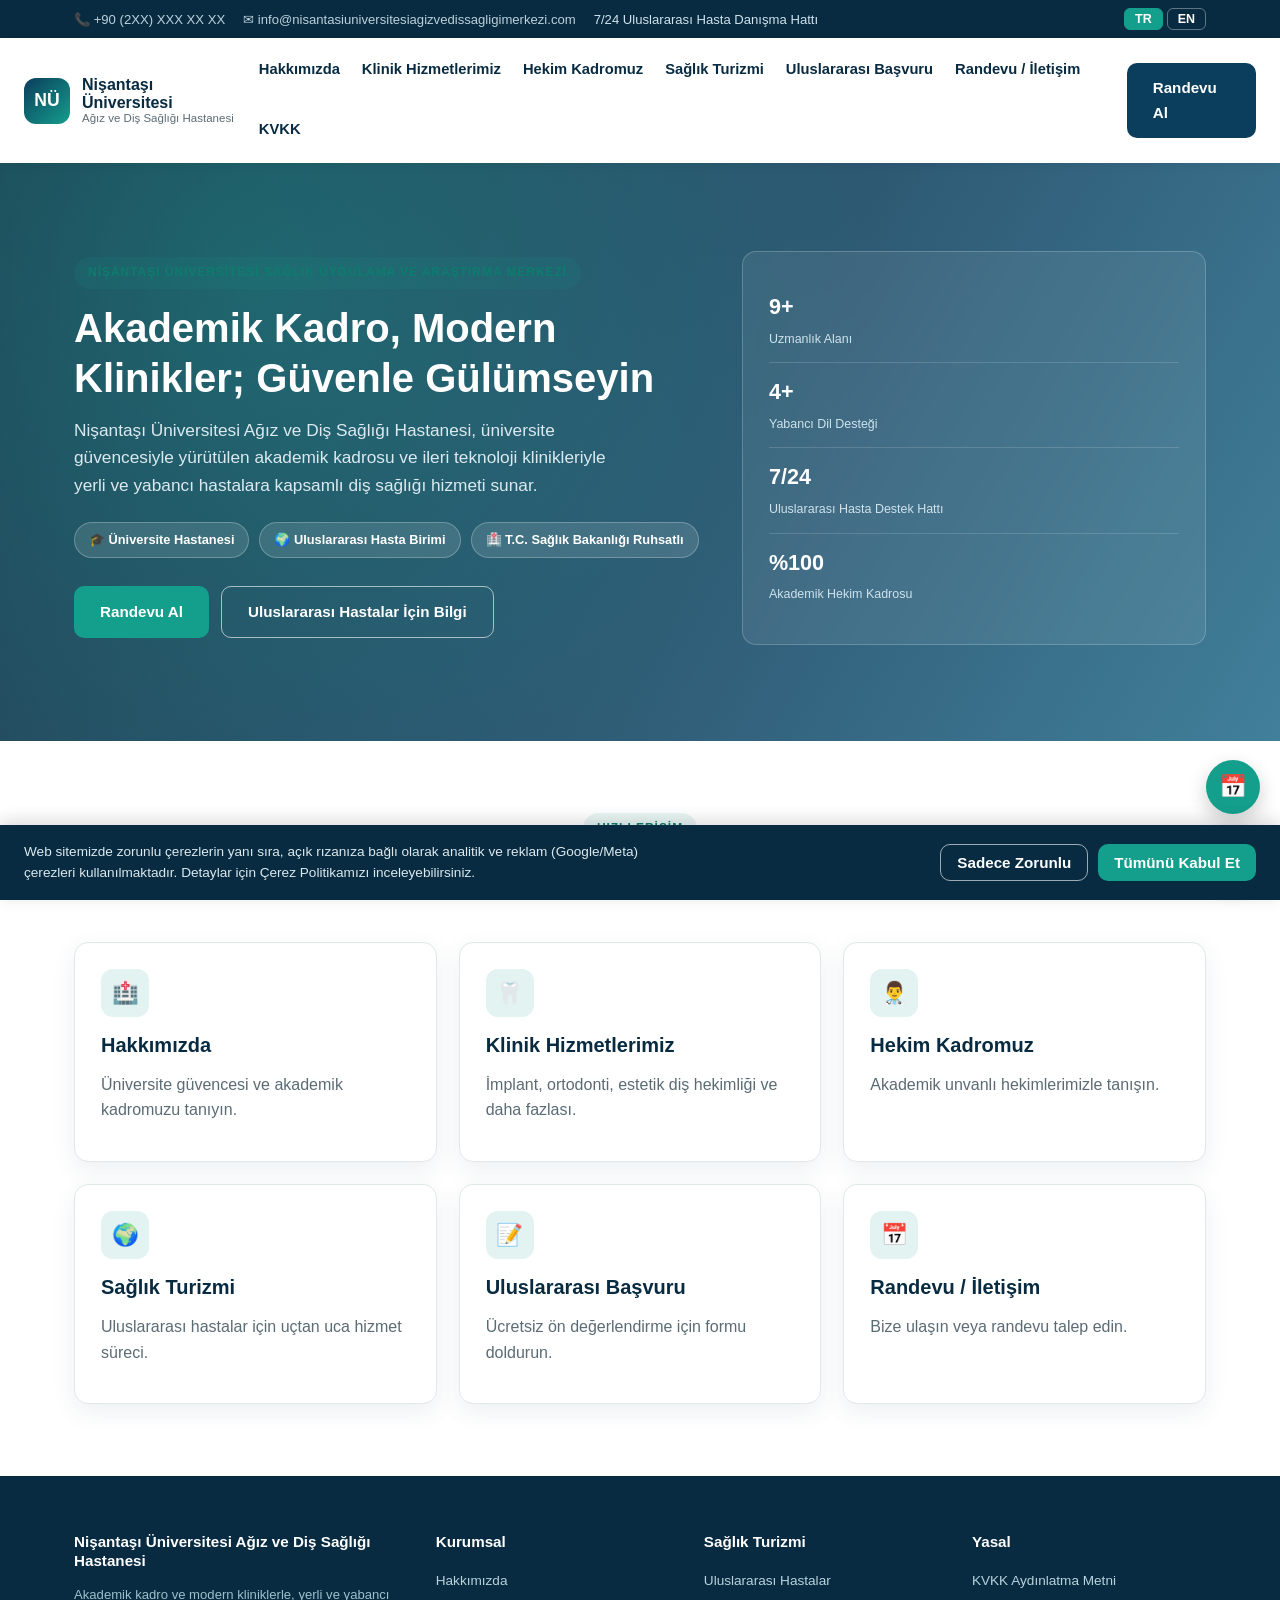
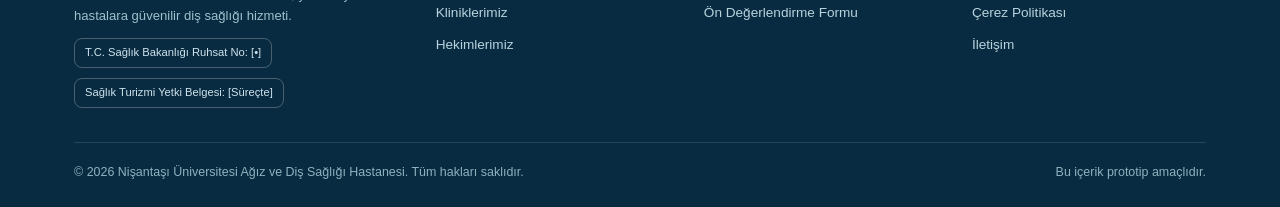
==== commit 9617d3e4: "22" ====
--- a/index.html
+++ b/index.html
@@ -3,52 +3,36 @@
 <head>
 <meta charset="UTF-8">
 <meta name="viewport" content="width=device-width, initial-scale=1.0">
-<title>Nişantaşı Üniversitesi Ağız ve Diş Sağlığı Hastanesi | International Dental Hospital Istanbul</title>
-<meta name="description" content="Nişantaşı Üniversitesi Ağız ve Diş Sağlığı Hastanesi — akademik kadro, modern klinikler ve uluslararası hasta hizmetleriyle İstanbul'da diş sağlığı ve sağlık turizmi. University-affiliated dental hospital in Istanbul offering care for international patients.">
-<meta name="keywords" content="diş hastanesi istanbul, sağlık turizmi, dental hospital istanbul, dental tourism turkey, implant, ortodonti, ağız diş sağlığı">
+<title>Nişantaşı Üniversitesi Ağız ve Diş Sağlığı Hastanesi | Anasayfa</title>
+<meta name="description" content="Nişantaşı Üniversitesi Ağız ve Diş Sağlığı Hastanesi — akademik kadro, modern klinikler ve uluslararası hasta hizmetleriyle İstanbul'da diş sağlığı ve sağlık turizmi.">
 <meta name="robots" content="index, follow">
 <link rel="canonical" href="https://nisantasiuniversitesiagizvedissagligimerkezi.com/">
-<link rel="alternate" hreflang="tr" href="https://nisantasiuniversitesiagizvedissagligimerkezi.com/">
-<link rel="alternate" hreflang="en" href="https://nisantasiuniversitesiagizvedissagligimerkezi.com/en/">
+<link rel="icon" type="image/svg+xml" href="favicon.svg">
+<link rel="stylesheet" href="style.css">
 
 <!-- Open Graph / Meta Ads uyumu -->
 <meta property="og:type" content="website">
-<meta property="og:title" content="Nişantaşı Üniversitesi Ağız ve Diş Sağlığı Hastanesi">
-<meta property="og:description" content="Akademik kadro ve modern kliniklerle diş sağlığı hizmeti. Uluslararası hastalar için sağlık turizmi altyapısı.">
+<meta property="og:title" content="Nişantaşı Üniversitesi Ağız ve Diş Sağlığı Hastanesi | Anasayfa">
+<meta property="og:description" content="Nişantaşı Üniversitesi Ağız ve Diş Sağlığı Hastanesi — akademik kadro, modern klinikler ve uluslararası hasta hizmetleriyle İstanbul'da diş sağlığı ve sağlık turizmi.">
 <meta property="og:url" content="https://nisantasiuniversitesiagizvedissagligimerkezi.com/">
-<meta property="og:image" content="https://nisantasiuniversitesiagizvedissagligimerkezi.com/assets/og-cover.jpg">
 <meta property="og:locale" content="tr_TR">
 <meta property="og:locale:alternate" content="en_US">
 <meta name="twitter:card" content="summary_large_image">
 
 <!-- ================= TEKNİK NOT / TECHNICAL NOTE =================
-Bu, geliştirme ve onay amaçlı tek dosyalık bir PROTOTİPTİR (demo).
-Gerçek yayına alınmadan önce:
-1) Sağlık Bakanlığı ruhsat/izin numaraları, hekim bilgileri, adres ve telefonlar
-   gerçek verilerle değiştirilmelidir (şu an [ ] içinde yer tutucudur).
-2) GTM / Meta Pixel kodları aktif hesap ID'leri ile değiştirilip devreye alınmalıdır.
-3) Formlar gerçek bir backend / CRM / e-posta servisine bağlanmalıdır.
-4) KVKK ve Çerez Politikası metinleri, hastanenin gerçek veri işleme
-   envanterine göre hukuk birimi tarafından onaylanmalıdır.
+Bu, geliştirme ve onay amaçlı çok sayfalı bir PROTOTİPTİR (demo).
+Gerçek yayına alınmadan önce: ruhsat/izin numaraları, hekim bilgileri,
+adres/telefon, GTM/Meta Pixel ID'leri, form backend/CRM entegrasyonu,
+tüm örnek (stok) fotoğrafların gerçek kurumsal görsellerle değiştirilmesi ve
+KVKK/çerez metinlerinin hukuk onayı tamamlanmalıdır.
 ================================================================= -->
 
-<!-- Google Tag Manager (yer tutucu — GTM-XXXXXXX gerçek kapsayıcı ID'si ile değiştirilecek) -->
-<!--
-<script>(function(w,d,s,l,i){w[l]=w[l]||[];w[l].push({'gtm.start':new Date().getTime(),event:'gtm.js'});var f=d.getElementsByTagName(s)[0],j=d.createElement(s),dl=l!='dataLayer'?'&l='+l:'';j.async=true;j.src='https://www.googletagmanager.com/gtm.js?id='+i+dl;f.parentNode.insertBefore(j,f);})(window,document,'script','dataLayer','GTM-XXXXXXX');</script>
--->
-<!-- Meta Pixel (yer tutucu — gerçek Pixel ID ile değiştirilecek) -->
-<!--
-<script>!function(f,b,e,v,n,t,s){...}(window,document,'script','https://connect.facebook.net/en_US/fbevents.js'); fbq('init','XXXXXXXXXXXX'); fbq('track','PageView');</script>
--->
-
-<!-- schema.org yapılandırılmış veri -->
 <script type="application/ld+json">
 {
   "@context": "https://schema.org",
   "@type": "Dentist",
   "name": "Nişantaşı Üniversitesi Ağız ve Diş Sağlığı Hastanesi",
   "url": "https://nisantasiuniversitesiagizvedissagligimerkezi.com/",
-  "image": "https://nisantasiuniversitesiagizvedissagligimerkezi.com/assets/og-cover.jpg",
   "telephone": "+90 (2XX) XXX XX XX",
   "priceRange": "$$",
   "address": {
@@ -61,246 +45,8 @@
   "availableLanguage": ["Turkish", "English", "Arabic", "Russian"]
 }
 </script>
-
-<style>
-  :root{
-    --navy:#0B3D5C;
-    --navy-dark:#082B41;
-    --teal:#149E8C;
-    --teal-dark:#0E7C6D;
-    --bg:#F6F9FA;
-    --card:#FFFFFF;
-    --ink:#1E2A32;
-    --ink-soft:#5B6B74;
-    --border:#E1E8EA;
-    --radius:14px;
-    --shadow:0 8px 24px rgba(11,61,92,0.08);
-    --maxw:1180px;
-  }
-  *{box-sizing:border-box;}
-  html{scroll-behavior:smooth;}
-  body{
-    margin:0;
-    font-family:'Segoe UI',Arial,-apple-system,sans-serif;
-    color:var(--ink);
-    background:var(--bg);
-    line-height:1.6;
-  }
-  img{max-width:100%;display:block;}
-  a{color:inherit;text-decoration:none;}
-  .wrap{max-width:var(--maxw);margin:0 auto;padding:0 24px;}
-  section{padding:72px 0;}
-  h1,h2,h3,h4{margin:0 0 14px 0;line-height:1.25;}
-  h2{font-size:2rem;color:var(--navy-dark);}
-  h3{font-size:1.25rem;color:var(--navy-dark);}
-  p{color:var(--ink-soft);margin:0 0 12px 0;}
-  .eyebrow{
-    display:inline-block;text-transform:uppercase;letter-spacing:.08em;
-    font-size:.75rem;font-weight:700;color:var(--teal-dark);
-    background:rgba(20,158,140,.1);padding:6px 14px;border-radius:20px;margin-bottom:14px;
-  }
-  .section-head{max-width:720px;margin:0 auto 44px auto;text-align:center;}
-  .btn{
-    display:inline-flex;align-items:center;gap:8px;padding:13px 26px;border-radius:10px;
-    font-weight:700;font-size:.95rem;cursor:pointer;border:none;transition:.2s;
-  }
-  .btn-primary{background:var(--teal);color:#fff;}
-  .btn-primary:hover{background:var(--teal-dark);}
-  .btn-outline{background:transparent;color:#fff;border:1.5px solid rgba(255,255,255,.6);}
-  .btn-outline:hover{background:rgba(255,255,255,.12);}
-  .btn-navy{background:var(--navy);color:#fff;}
-  .btn-navy:hover{background:var(--navy-dark);}
-
-  /* Topbar */
-  .topbar{background:var(--navy-dark);color:#cfe3ec;font-size:.82rem;}
-  .topbar .wrap{display:flex;justify-content:space-between;align-items:center;padding:8px 24px;flex-wrap:wrap;gap:6px;}
-  .topbar .info{display:flex;gap:18px;flex-wrap:wrap;}
-  .topbar a{opacity:.9;}
-  .lang-switch{display:flex;gap:4px;}
-  .lang-switch button{
-    background:transparent;border:1px solid rgba(255,255,255,.35);color:#fff;
-    padding:3px 10px;border-radius:6px;font-size:.78rem;cursor:pointer;font-weight:700;
-  }
-  .lang-switch button.active{background:var(--teal);border-color:var(--teal);}
-
-  /* Header/nav */
-  header.site{background:#fff;position:sticky;top:0;z-index:50;box-shadow:0 2px 10px rgba(0,0,0,.05);}
-  .nav-row{display:flex;align-items:center;justify-content:space-between;padding:14px 24px;gap:20px;}
-  .brand{display:flex;align-items:center;gap:12px;font-weight:800;color:var(--navy-dark);}
-  .brand .mark{
-    width:46px;height:46px;border-radius:12px;background:linear-gradient(135deg,var(--navy),var(--teal));
-    display:flex;align-items:center;justify-content:center;color:#fff;font-size:1.1rem;flex-shrink:0;
-  }
-  .brand .txt{line-height:1.15;}
-  .brand .txt small{display:block;font-weight:500;color:var(--ink-soft);font-size:.72rem;}
-  nav.main{display:flex;gap:22px;flex-wrap:wrap;font-size:.92rem;font-weight:600;}
-  nav.main a{color:var(--navy-dark);padding:6px 0;border-bottom:2px solid transparent;}
-  nav.main a:hover{border-color:var(--teal);}
-  .nav-cta{display:flex;align-items:center;gap:10px;}
-  .burger{display:none;background:none;border:none;font-size:1.6rem;cursor:pointer;color:var(--navy-dark);}
-
-  /* Hero */
-  .hero{
-    background:radial-gradient(circle at 20% 20%, rgba(20,158,140,.25), transparent 55%),
-               linear-gradient(120deg,var(--navy-dark),var(--navy) 60%,#0E5D7F);
-    color:#fff;padding:88px 0 96px;
-  }
-  .hero .wrap{display:grid;grid-template-columns:1.15fr .85fr;gap:40px;align-items:center;}
-  .hero h1{font-size:2.5rem;color:#fff;}
-  .hero p.lead{color:#dceaf0;font-size:1.08rem;max-width:560px;}
-  .hero-badges{display:flex;gap:10px;flex-wrap:wrap;margin:22px 0 28px;}
-  .hero-badges span{
-    background:rgba(255,255,255,.12);border:1px solid rgba(255,255,255,.25);
-    padding:7px 14px;border-radius:20px;font-size:.8rem;font-weight:600;
-  }
-  .hero-cta{display:flex;gap:12px;flex-wrap:wrap;}
-  .hero-visual{
-    background:rgba(255,255,255,.08);border:1px solid rgba(255,255,255,.2);
-    border-radius:var(--radius);padding:26px;backdrop-filter:blur(2px);
-  }
-  .hero-visual .stat{display:flex;justify-content:space-between;padding:12px 0;border-bottom:1px solid rgba(255,255,255,.15);}
-  .hero-visual .stat:last-child{border-bottom:none;}
-  .hero-visual .stat b{font-size:1.35rem;display:block;color:#fff;}
-  .hero-visual .stat span{font-size:.78rem;color:#cfe3ec;}
-
-  /* About */
-  .about-grid{display:grid;grid-template-columns:1fr 1fr;gap:44px;align-items:center;}
-  .about-photo{
-    background:linear-gradient(135deg,#DCEEF0,#F4F9F6);border:1px solid var(--border);
-    border-radius:var(--radius);height:320px;display:flex;align-items:center;justify-content:center;
-    color:var(--navy);font-weight:700;font-size:.95rem;text-align:center;padding:20px;
-  }
-  .checklist{list-style:none;padding:0;margin:18px 0;}
-  .checklist li{padding:8px 0 8px 30px;position:relative;color:var(--ink);}
-  .checklist li:before{content:"✓";position:absolute;left:0;top:8px;color:var(--teal-dark);font-weight:800;
-    background:rgba(20,158,140,.12);width:20px;height:20px;border-radius:50%;display:flex;align-items:center;justify-content:center;font-size:.75rem;}
-
-  /* Services */
-  .services-grid{display:grid;grid-template-columns:repeat(3,1fr);gap:22px;}
-  .card{background:var(--card);border:1px solid var(--border);border-radius:var(--radius);padding:26px;box-shadow:var(--shadow);}
-  .service-icon{
-    width:48px;height:48px;border-radius:12px;background:rgba(20,158,140,.12);color:var(--teal-dark);
-    display:flex;align-items:center;justify-content:center;font-size:1.35rem;margin-bottom:16px;font-weight:800;
-  }
-
-  /* Doctors */
-  .doctors-grid{display:grid;grid-template-columns:repeat(4,1fr);gap:20px;}
-  .doc-card{background:var(--card);border:1px solid var(--border);border-radius:var(--radius);overflow:hidden;box-shadow:var(--shadow);text-align:center;}
-  .doc-photo{
-    height:150px;background:linear-gradient(135deg,var(--navy),var(--teal));display:flex;align-items:center;justify-content:center;
-    color:#fff;font-size:1.8rem;font-weight:800;
-  }
-  .doc-body{padding:18px;}
-  .doc-body h4{margin:0 0 4px;color:var(--navy-dark);font-size:1rem;}
-  .doc-body .branch{color:var(--teal-dark);font-weight:700;font-size:.82rem;margin-bottom:8px;}
-  .doc-body p{font-size:.85rem;margin:0;}
-  .note-box{
-    background:#FFF7E6;border:1px solid #F1D8A0;color:#7A5B10;border-radius:10px;padding:14px 18px;
-    font-size:.85rem;margin-top:26px;
-  }
-
-  /* Health tourism */
-  .tourism{background:linear-gradient(180deg,#0B3D5C 0%, #0E5D7F 100%);color:#fff;}
-  .tourism h2, .tourism h3{color:#fff;}
-  .tourism p{color:#d9eaf0;}
-  .steps{display:grid;grid-template-columns:repeat(5,1fr);gap:16px;margin-top:36px;}
-  .step{background:rgba(255,255,255,.08);border:1px solid rgba(255,255,255,.18);border-radius:12px;padding:20px 16px;text-align:center;}
-  .step .num{
-    width:34px;height:34px;border-radius:50%;background:var(--teal);color:#fff;font-weight:800;
-    display:flex;align-items:center;justify-content:center;margin:0 auto 12px;
-  }
-  .step h4{color:#fff;font-size:.9rem;margin-bottom:6px;}
-  .step p{font-size:.78rem;color:#cfe3ec;margin:0;}
-  .lang-strip{display:flex;gap:10px;flex-wrap:wrap;margin-top:18px;}
-  .lang-strip span{background:rgba(255,255,255,.12);padding:6px 14px;border-radius:20px;font-size:.8rem;font-weight:600;}
-  .compliance-grid{display:grid;grid-template-columns:repeat(3,1fr);gap:18px;margin-top:36px;}
-  .compliance-card{background:rgba(255,255,255,.07);border:1px solid rgba(255,255,255,.18);border-radius:12px;padding:20px;}
-  .compliance-card h4{color:#fff;font-size:.95rem;margin-bottom:8px;}
-  .compliance-card p{font-size:.82rem;color:#cfe3ec;margin:0;}
-
-  /* Form */
-  .form-section{background:#fff;}
-  .form-grid{display:grid;grid-template-columns:1fr 1fr;gap:40px;}
-  form.card{padding:30px;}
-  .field{margin-bottom:16px;}
-  .field label{display:block;font-size:.82rem;font-weight:700;color:var(--navy-dark);margin-bottom:6px;}
-  .field input, .field select, .field textarea{
-    width:100%;padding:11px 13px;border:1px solid var(--border);border-radius:8px;font-size:.92rem;
-    font-family:inherit;background:#FBFDFD;
-  }
-  .field textarea{resize:vertical;min-height:90px;}
-  .two-col{display:grid;grid-template-columns:1fr 1fr;gap:14px;}
-  .consent{display:flex;gap:10px;align-items:flex-start;font-size:.8rem;color:var(--ink-soft);margin:14px 0 20px;}
-  .consent input{margin-top:3px;}
-  .side-info .card{margin-bottom:18px;}
-  .side-info h4{color:var(--navy-dark);margin-bottom:6px;}
-  .side-info p{font-size:.88rem;}
-
-  /* Contact/appointment */
-  .contact-grid{display:grid;grid-template-columns:1fr 1fr;gap:40px;}
-  .map-box{
-    height:280px;border-radius:var(--radius);border:1px solid var(--border);
-    background:repeating-linear-gradient(45deg,#EDF3F4,#EDF3F4 10px,#E4ECED 10px,#E4ECED 20px);
-    display:flex;align-items:center;justify-content:center;color:var(--ink-soft);font-weight:700;margin-top:18px;
-  }
-  .contact-line{display:flex;gap:12px;padding:12px 0;border-bottom:1px solid var(--border);}
-  .contact-line b{color:var(--navy-dark);display:block;font-size:.85rem;}
-  .contact-line span{font-size:.85rem;color:var(--ink-soft);}
-
-  /* Legal */
-  .legal{background:#fff;}
-  .legal-block{border:1px solid var(--border);border-radius:var(--radius);padding:26px 30px;margin-bottom:20px;background:var(--card);}
-  .legal-block h3{margin-bottom:10px;}
-  .legal-block ol, .legal-block ul{color:var(--ink-soft);padding-left:20px;font-size:.92rem;}
-  .legal-block li{margin-bottom:8px;}
-  .draft-tag{
-    display:inline-block;background:#FDECEC;color:#B3261E;border:1px solid #F3B9B4;font-size:.72rem;
-    font-weight:700;padding:3px 10px;border-radius:6px;margin-bottom:10px;
-  }
-
-  /* Footer */
-  footer{background:var(--navy-dark);color:#cfe3ec;padding:56px 0 24px;}
-  .footer-grid{display:grid;grid-template-columns:1.4fr 1fr 1fr 1fr;gap:34px;margin-bottom:34px;}
-  footer h4{color:#fff;font-size:.95rem;margin-bottom:14px;}
-  footer a{display:block;color:#b9d3dd;font-size:.85rem;padding:5px 0;}
-  footer p{color:#9fc0cc;font-size:.82rem;}
-  .footer-bottom{border-top:1px solid rgba(255,255,255,.12);padding-top:20px;font-size:.78rem;color:#8fb2be;display:flex;justify-content:space-between;flex-wrap:wrap;gap:10px;}
-  .badge-row{display:flex;gap:10px;flex-wrap:wrap;margin-top:10px;}
-  .badge-row span{border:1px solid rgba(255,255,255,.25);border-radius:8px;padding:5px 10px;font-size:.7rem;color:#cfe3ec;}
-
-  /* Floating buttons */
-  .floating{position:fixed;right:20px;bottom:20px;display:flex;flex-direction:column;gap:12px;z-index:60;}
-  .fab{
-    width:54px;height:54px;border-radius:50%;display:flex;align-items:center;justify-content:center;
-    color:#fff;font-size:1.4rem;box-shadow:0 8px 20px rgba(0,0,0,.2);border:none;cursor:pointer;
-  }
-  .fab.whatsapp{background:#25D366;}
-  .fab.appt{background:var(--teal);}
-
-  @media(max-width:980px){
-    .hero .wrap{grid-template-columns:1fr;}
-    .about-grid,.form-grid,.contact-grid{grid-template-columns:1fr;}
-    .services-grid{grid-template-columns:repeat(2,1fr);}
-    .doctors-grid{grid-template-columns:repeat(2,1fr);}
-    .steps{grid-template-columns:repeat(2,1fr);}
-    .compliance-grid{grid-template-columns:1fr;}
-    .footer-grid{grid-template-columns:1fr 1fr;}
-    nav.main{display:none;position:absolute;top:100%;left:0;right:0;background:#fff;flex-direction:column;
-      padding:16px 24px;box-shadow:0 10px 20px rgba(0,0,0,.08);gap:14px;}
-    nav.main.open{display:flex;}
-    .burger{display:block;}
-  }
-  @media(max-width:600px){
-    .services-grid{grid-template-columns:1fr;}
-    .doctors-grid{grid-template-columns:1fr 1fr;}
-    .two-col{grid-template-columns:1fr;}
-    .hero h1{font-size:1.9rem;}
-    section{padding:52px 0;}
-  }
-</style>
 </head>
 <body>
-
 <!-- ============ TOPBAR ============ -->
 <div class="topbar">
   <div class="wrap">
@@ -319,24 +65,24 @@
 <!-- ============ HEADER / NAV ============ -->
 <header class="site">
   <div class="nav-row">
-    <div class="brand">
+    <a href="index.html" style="text-decoration:none;"><div class="brand">
       <div class="mark">NÜ</div>
       <div class="txt">
         Nişantaşı Üniversitesi
         <small data-tr="Ağız ve Diş Sağlığı Hastanesi" data-en="Oral &amp; Dental Health Hospital">Ağız ve Diş Sağlığı Hastanesi</small>
       </div>
-    </div>
+    </div></a>
     <nav class="main" id="mainNav">
-      <a href="#hakkimizda" data-tr="Hakkımızda" data-en="About Us">Hakkımızda</a>
-      <a href="#klinikler" data-tr="Klinik Hizmetlerimiz" data-en="Clinical Services">Klinik Hizmetlerimiz</a>
-      <a href="#hekimler" data-tr="Hekim Kadromuz" data-en="Our Doctors">Hekim Kadromuz</a>
-      <a href="#saglik-turizmi" data-tr="Sağlık Turizmi" data-en="Health Tourism">Sağlık Turizmi</a>
-      <a href="#basvuru" data-tr="Uluslararası Başvuru" data-en="International Application">Uluslararası Başvuru</a>
-      <a href="#iletisim" data-tr="Randevu / İletişim" data-en="Appointment / Contact">Randevu / İletişim</a>
-      <a href="#kvkk" data-tr="KVKK" data-en="Privacy (KVKK)">KVKK</a>
+      <a href="hakkimizda.html" data-tr="Hakkımızda" data-en="About Us">Hakkımızda</a>
+      <a href="hizmetlerimiz.html" data-tr="Klinik Hizmetlerimiz" data-en="Clinical Services">Klinik Hizmetlerimiz</a>
+      <a href="hekimlerimiz.html" data-tr="Hekim Kadromuz" data-en="Our Doctors">Hekim Kadromuz</a>
+      <a href="saglik-turizmi.html" data-tr="Sağlık Turizmi" data-en="Health Tourism">Sağlık Turizmi</a>
+      <a href="basvuru.html" data-tr="Uluslararası Başvuru" data-en="International Application">Uluslararası Başvuru</a>
+      <a href="iletisim.html" data-tr="Randevu / İletişim" data-en="Appointment / Contact">Randevu / İletişim</a>
+      <a href="kvkk.html" data-tr="KVKK" data-en="Privacy (KVKK)">KVKK</a>
     </nav>
     <div class="nav-cta">
-      <a href="#iletisim" class="btn btn-navy" data-tr="Randevu Al" data-en="Book Appointment">Randevu Al</a>
+      <a href="iletisim.html" class="btn btn-navy" data-tr="Randevu Al" data-en="Book Appointment">Randevu Al</a>
       <button class="burger" onclick="document.getElementById('mainNav').classList.toggle('open')">☰</button>
     </div>
   </div>
@@ -359,8 +105,8 @@
         <span data-tr="🏥 T.C. Sağlık Bakanlığı Ruhsatlı" data-en="🏥 Licensed by T.R. Ministry of Health">🏥 T.C. Sağlık Bakanlığı Ruhsatlı</span>
       </div>
       <div class="hero-cta">
-        <a href="#iletisim" class="btn btn-primary" data-tr="Randevu Al" data-en="Book an Appointment">Randevu Al</a>
-        <a href="#saglik-turizmi" class="btn btn-outline" data-tr="Uluslararası Hastalar İçin Bilgi" data-en="Information for International Patients">Uluslararası Hastalar İçin Bilgi</a>
+        <a href="iletisim.html" class="btn btn-primary" data-tr="Randevu Al" data-en="Book an Appointment">Randevu Al</a>
+        <a href="saglik-turizmi.html" class="btn btn-outline" data-tr="Uluslararası Hastalar İçin Bilgi" data-en="Information for International Patients">Uluslararası Hastalar İçin Bilgi</a>
       </div>
     </div>
     <div class="hero-visual">
@@ -372,282 +118,44 @@
   </div>
 </section>
 
-<!-- ============ ABOUT ============ -->
-<section id="hakkimizda">
-  <div class="wrap about-grid">
-    <div>
-      <span class="eyebrow" data-tr="Hakkımızda" data-en="About Us">Hakkımızda</span>
-      <h2 data-tr="Üniversite Güvencesiyle Kapsamlı Ağız ve Diş Sağlığı Hizmeti" data-en="Comprehensive Oral &amp; Dental Care, Backed by University Standards">Üniversite Güvencesiyle Kapsamlı Ağız ve Diş Sağlığı Hizmeti</h2>
-      <p data-tr="Nişantaşı Üniversitesi bünyesinde faaliyet gösteren hastanemiz; akademik unvanlı hekim kadrosu, güncel klinik protokolleri ve ileri teknoloji cihaz altyapısıyla teşhis, tedavi ve koruyucu diş hekimliği hizmetlerini bir arada sunar. T.C. Sağlık Bakanlığı mevzuatına tam uyumlu olarak hizmet veren merkezimiz, hem yurt içi hem de sağlık turizmi kapsamında gelen yurt dışı hastalara güvenli ve konforlu bir tedavi süreci sağlamayı amaçlamaktadır."
-        data-en="Operating within Nişantaşı University, our hospital brings together an academically titled medical staff, up-to-date clinical protocols, and advanced technology to provide diagnosis, treatment, and preventive dentistry under one roof. Fully compliant with the regulations of the T.R. Ministry of Health, our center aims to provide a safe and comfortable treatment journey for both domestic patients and international patients arriving through health tourism.">
-        Nişantaşı Üniversitesi bünyesinde faaliyet gösteren hastanemiz; akademik unvanlı hekim kadrosu, güncel klinik protokolleri ve ileri teknoloji cihaz altyapısıyla teşhis, tedavi ve koruyucu diş hekimliği hizmetlerini bir arada sunar. T.C. Sağlık Bakanlığı mevzuatına tam uyumlu olarak hizmet veren merkezimiz, hem yurt içi hem de sağlık turizmi kapsamında gelen yurt dışı hastalara güvenli ve konforlu bir tedavi süreci sağlamayı amaçlamaktadır.
-      </p>
-      <ul class="checklist">
-        <li data-tr="Akademik kadro ve sürekli klinik denetim" data-en="Academic staff with continuous clinical oversight">Akademik kadro ve sürekli klinik denetim</li>
-        <li data-tr="Dijital görüntüleme (3D tomografi) ve ileri sterilizasyon altyapısı" data-en="Digital imaging (3D tomography) and advanced sterilization infrastructure">Dijital görüntüleme (3D tomografi) ve ileri sterilizasyon altyapısı</li>
-        <li data-tr="Yabancı dil bilen sağlık personeli ve hasta danışmanları" data-en="Multilingual healthcare staff and patient coordinators">Yabancı dil bilen sağlık personeli ve hasta danışmanları</li>
-        <li data-tr="Sağlık turizmi mevzuatına uyumlu hasta karşılama süreci" data-en="Patient onboarding process aligned with health-tourism regulations">Sağlık turizmi mevzuatına uyumlu hasta karşılama süreci</li>
-      </ul>
-    </div>
-    <div class="about-photo">
-      [ Hastane / Klinik Fotoğrafı — gerçek kurumsal görsellerle değiştirilecek ]<br>
-      <span data-tr="" data-en="[ Hospital / Clinic photography — to be replaced with real corporate imagery ]"></span>
-    </div>
-  </div>
-</section>
-
-<!-- ============ SERVICES ============ -->
-<section id="klinikler" style="background:#fff;">
+
+<section style="background:#fff;">
   <div class="wrap">
     <div class="section-head">
-      <span class="eyebrow" data-tr="Klinik Hizmetlerimiz" data-en="Clinical Services">Klinik Hizmetlerimiz</span>
-      <h2 data-tr="Tek Çatı Altında Tüm Diş Hekimliği Branşları" data-en="All Dental Specialties Under One Roof">Tek Çatı Altında Tüm Diş Hekimliği Branşları</h2>
+      <span class="eyebrow" data-tr="Hızlı Erişim" data-en="Quick Access">Hızlı Erişim</span>
+      <h2 data-tr="Sizi Nasıl Yönlendirebiliriz?" data-en="How Can We Guide You?">Sizi Nasıl Yönlendirebiliriz?</h2>
     </div>
     <div class="services-grid">
-      <div class="card"><div class="service-icon">🦷</div><h3 data-tr="İmplantoloji" data-en="Implantology">İmplantoloji</h3><p data-tr="Tek dişten tam ağız implant rehabilitasyonuna kadar ileri implant tedavileri." data-en="Advanced implant treatments ranging from single-tooth to full-mouth rehabilitation.">Tek dişten tam ağız implant rehabilitasyonuna kadar ileri implant tedavileri.</p></div>
-      <div class="card"><div class="service-icon">😁</div><h3 data-tr="Estetik Diş Hekimliği / Gülüş Tasarımı" data-en="Aesthetic Dentistry / Smile Design">Estetik Diş Hekimliği / Gülüş Tasarımı</h3><p data-tr="Dijital gülüş tasarımı, laminate/zirkonyum kaplama ve diş beyazlatma uygulamaları." data-en="Digital smile design, laminate/zirconia veneers, and teeth whitening applications.">Dijital gülüş tasarımı, laminate/zirkonyum kaplama ve diş beyazlatma uygulamaları.</p></div>
-      <div class="card"><div class="service-icon">🦴</div><h3 data-tr="Ağız, Diş ve Çene Cerrahisi" data-en="Oral &amp; Maxillofacial Surgery">Ağız, Diş ve Çene Cerrahisi</h3><p data-tr="Gömülü diş cerrahisi, çene cerrahisi ve ileri cerrahi işlemler." data-en="Impacted tooth surgery, jaw surgery, and advanced surgical procedures.">Gömülü diş cerrahisi, çene cerrahisi ve ileri cerrahi işlemler.</p></div>
-      <div class="card"><div class="service-icon">🧒</div><h3 data-tr="Pedodonti (Çocuk Diş Hekimliği)" data-en="Pediatric Dentistry">Pedodonti (Çocuk Diş Hekimliği)</h3><p data-tr="Çocuklara özel, kaygı azaltıcı yaklaşımlarla koruyucu ve tedavi edici hizmetler." data-en="Preventive and restorative care for children with anxiety-reducing approaches.">Çocuklara özel, kaygı azaltıcı yaklaşımlarla koruyucu ve tedavi edici hizmetler.</p></div>
-      <div class="card"><div class="service-icon">🪥</div><h3 data-tr="Periodontoloji (Diş Eti Tedavisi)" data-en="Periodontology (Gum Treatment)">Periodontoloji (Diş Eti Tedavisi)</h3><p data-tr="Diş eti hastalıklarının tanı ve tedavisi, cerrahi ve cerrahi olmayan yöntemler." data-en="Diagnosis and treatment of gum disease via surgical and non-surgical methods.">Diş eti hastalıklarının tanı ve tedavisi, cerrahi ve cerrahi olmayan yöntemler.</p></div>
-      <div class="card"><div class="service-icon">👑</div><h3 data-tr="Protetik Diş Tedavisi" data-en="Prosthodontics">Protetik Diş Tedavisi</h3><p data-tr="Sabit ve hareketli protezler, tam/kısmi protez ve implant üstü protezler." data-en="Fixed and removable prosthetics, full/partial dentures, and implant-supported prosthetics.">Sabit ve hareketli protezler, tam/kısmi protez ve implant üstü protezler.</p></div>
-      <div class="card"><div class="service-icon">📐</div><h3 data-tr="Ortodonti" data-en="Orthodontics">Ortodonti</h3><p data-tr="Şeffaf plak ve klasik tel tedavileri ile diş ve çene düzensizliklerinin tedavisi." data-en="Correction of dental and jaw irregularities via clear aligners and traditional braces.">Şeffaf plak ve klasik tel tedavileri ile diş ve çene düzensizliklerinin tedavisi.</p></div>
-      <div class="card"><div class="service-icon">🩺</div><h3 data-tr="Endodonti (Kanal Tedavisi)" data-en="Endodontics (Root Canal)">Endodonti (Kanal Tedavisi)</h3><p data-tr="Mikroskop destekli, ağrısız kanal tedavisi uygulamaları." data-en="Microscope-assisted, pain-managed root canal treatments.">Mikroskop destekli, ağrısız kanal tedavisi uygulamaları.</p></div>
-      <div class="card"><div class="service-icon">🧪</div><h3 data-tr="Restoratif Diş Tedavisi" data-en="Restorative Dentistry">Restoratif Diş Tedavisi</h3><p data-tr="Çürük tedavisi, dolgu ve diş yapısını koruyucu restoratif uygulamalar." data-en="Cavity treatment, fillings, and tooth-structure-preserving restorative care.">Çürük tedavisi, dolgu ve diş yapısını koruyucu restoratif uygulamalar.</p></div>
-    </div>
-  </div>
-</section>
-
-<!-- ============ DOCTORS ============ -->
-<section id="hekimler">
-  <div class="wrap">
-    <div class="section-head">
-      <span class="eyebrow" data-tr="Hekim Kadromuz" data-en="Our Doctors">Hekim Kadromuz</span>
-      <h2 data-tr="Akademik Unvanlı, Deneyimli Hekim Kadrosu" data-en="Academically Titled, Experienced Medical Staff">Akademik Unvanlı, Deneyimli Hekim Kadrosu</h2>
-    </div>
-    <div class="doctors-grid">
-      <div class="doc-card"><div class="doc-photo">AB</div><div class="doc-body"><h4 data-tr="Prof. Dr. [Ad Soyad]" data-en="Prof. Dr. [Full Name]">Prof. Dr. [Ad Soyad]</h4><div class="branch" data-tr="Ağız, Diş ve Çene Cerrahisi" data-en="Oral &amp; Maxillofacial Surgery">Ağız, Diş ve Çene Cerrahisi</div><p data-tr="Özgeçmiş ve akademik yayın bilgileri eklenecek." data-en="CV and academic publications to be added.">Özgeçmiş ve akademik yayın bilgileri eklenecek.</p></div></div>
-      <div class="doc-card"><div class="doc-photo">CD</div><div class="doc-body"><h4 data-tr="Doç. Dr. [Ad Soyad]" data-en="Assoc. Prof. Dr. [Full Name]">Doç. Dr. [Ad Soyad]</h4><div class="branch" data-tr="Ortodonti" data-en="Orthodontics">Ortodonti</div><p data-tr="Özgeçmiş ve akademik yayın bilgileri eklenecek." data-en="CV and academic publications to be added.">Özgeçmiş ve akademik yayın bilgileri eklenecek.</p></div></div>
-      <div class="doc-card"><div class="doc-photo">EF</div><div class="doc-body"><h4 data-tr="Dr. Öğr. Üyesi [Ad Soyad]" data-en="Asst. Prof. Dr. [Full Name]">Dr. Öğr. Üyesi [Ad Soyad]</h4><div class="branch" data-tr="Pedodonti" data-en="Pediatric Dentistry">Pedodonti</div><p data-tr="Özgeçmiş ve akademik yayın bilgileri eklenecek." data-en="CV and academic publications to be added.">Özgeçmiş ve akademik yayın bilgileri eklenecek.</p></div></div>
-      <div class="doc-card"><div class="doc-photo">GH</div><div class="doc-body"><h4 data-tr="Uzm. Dt. [Ad Soyad]" data-en="Dr. [Full Name], DDS">Uzm. Dt. [Ad Soyad]</h4><div class="branch" data-tr="Protetik Diş Tedavisi" data-en="Prosthodontics">Protetik Diş Tedavisi</div><p data-tr="Özgeçmiş ve akademik yayın bilgileri eklenecek." data-en="CV and academic publications to be added.">Özgeçmiş ve akademik yayın bilgileri eklenecek.</p></div></div>
-    </div>
-    <div class="note-box" data-tr="⚠ Yer tutucu içerik: Hekim adı, unvan, branş, fotoğraf ve özgeçmiş bilgileri hastane tarafından sağlanacak gerçek verilerle değiştirilecektir. Her hekim profilinde diploma/uzmanlık belgesi ve unvan bilgisinin Sağlık Bakanlığı mevzuatına uygun şekilde belirtilmesi zorunludur."
-      data-en="⚠ Placeholder content: doctor names, titles, specialties, photos and biographies will be replaced with real data supplied by the hospital. Each profile must state diploma/specialty credentials and academic title in line with Ministry of Health regulations.">
-      ⚠ Yer tutucu içerik: Hekim adı, unvan, branş, fotoğraf ve özgeçmiş bilgileri hastane tarafından sağlanacak gerçek verilerle değiştirilecektir. Her hekim profilinde diploma/uzmanlık belgesi ve unvan bilgisinin Sağlık Bakanlığı mevzuatına uygun şekilde belirtilmesi zorunludur.
-    </div>
-  </div>
-</section>
-
-<!-- ============ HEALTH TOURISM ============ -->
-<section class="tourism" id="saglik-turizmi">
-  <div class="wrap">
-    <div class="section-head">
-      <span class="eyebrow" style="background:rgba(255,255,255,.15);color:#fff;" data-tr="Sağlık Turizmi" data-en="Health Tourism">Sağlık Turizmi</span>
-      <h2 data-tr="Uluslararası Hastalar İçin Uçtan Uca Hizmet" data-en="End-to-End Care for International Patients">Uluslararası Hastalar İçin Uçtan Uca Hizmet</h2>
-      <p data-tr="İstanbul'un kolay ulaşım imkânları ve hastanemizin akademik altyapısını bir araya getirerek, yurt dışından gelen hastalarımıza güvenli, şeffaf ve konforlu bir tedavi deneyimi sunuyoruz."
-         data-en="Combining Istanbul's easy accessibility with our hospital's academic infrastructure, we offer patients arriving from abroad a safe, transparent and comfortable treatment experience.">
-        İstanbul'un kolay ulaşım imkânları ve hastanemizin akademik altyapısını bir araya getirerek, yurt dışından gelen hastalarımıza güvenli, şeffaf ve konforlu bir tedavi deneyimi sunuyoruz.
-      </p>
-    </div>
-
-    <div class="steps">
-      <div class="step"><div class="num">1</div><h4 data-tr="Ön Değerlendirme" data-en="Pre-Assessment">Ön Değerlendirme</h4><p data-tr="Fotoğraf/röntgen ile online ön muayene ve tedavi planı taslağı." data-en="Online pre-assessment and draft treatment plan based on photos/X-rays.">Fotoğraf/röntgen ile online ön muayene ve tedavi planı taslağı.</p></div>
-      <div class="step"><div class="num">2</div><h4 data-tr="Teklif ve Planlama" data-en="Quote &amp; Planning">Teklif ve Planlama</h4><p data-tr="Detaylı tedavi planı, süre ve ücret bilgilendirmesi." data-en="Detailed treatment plan, duration and cost information.">Detaylı tedavi planı, süre ve ücret bilgilendirmesi.</p></div>
-      <div class="step"><div class="num">3</div><h4 data-tr="Seyahat Organizasyonu" data-en="Travel Arrangement">Seyahat Organizasyonu</h4><p data-tr="Karşılama, transfer ve konaklama yönlendirme desteği." data-en="Airport pickup, transfer and accommodation guidance.">Karşılama, transfer ve konaklama yönlendirme desteği.</p></div>
-      <div class="step"><div class="num">4</div><h4 data-tr="Tedavi" data-en="Treatment">Tedavi</h4><p data-tr="Hekim kadromuz eşliğinde planlanan tedavinin uygulanması." data-en="Treatment carried out under the supervision of our medical staff.">Hekim kadromuz eşliğinde planlanan tedavinin uygulanması.</p></div>
-      <div class="step"><div class="num">5</div><h4 data-tr="Takip" data-en="Follow-up">Takip</h4><p data-tr="Yurt dönüşü sonrası dijital takip ve yönlendirme." data-en="Digital follow-up and guidance after returning home.">Yurt dönüşü sonrası dijital takip ve yönlendirme.</p></div>
-    </div>
-
-    <div class="lang-strip">
-      <span data-tr="🗣 Türkçe" data-en="🗣 Turkish">🗣 Türkçe</span>
-      <span data-tr="🗣 İngilizce" data-en="🗣 English">🗣 İngilizce</span>
-      <span data-tr="🗣 Arapça" data-en="🗣 Arabic">🗣 Arapça</span>
-      <span data-tr="🗣 Rusça" data-en="🗣 Russian">🗣 Rusça</span>
-    </div>
-
-    <div class="compliance-grid">
-      <div class="compliance-card">
-        <h4 data-tr="Mevzuat Uyumu" data-en="Regulatory Compliance">Mevzuat Uyumu</h4>
-        <p data-tr="Hizmetlerimiz, T.C. Sağlık Bakanlığı'nın Uluslararası Sağlık Turizmi ve Turistin Sağlığı Hakkında Yönetmeliği çerçevesinde, sağlık turizmi yetki belgesi süreciyle uyumlu şekilde yürütülür."
-           data-en="Our services are conducted in line with the T.R. Ministry of Health's Regulation on International Health Tourism and the Health of Tourists, aligned with the health tourism authorization certificate process.">
-          Hizmetlerimiz, T.C. Sağlık Bakanlığı'nın Uluslararası Sağlık Turizmi ve Turistin Sağlığı Hakkında Yönetmeliği çerçevesinde, sağlık turizmi yetki belgesi süreciyle uyumlu şekilde yürütülür.
-        </p>
-      </div>
-      <div class="compliance-card">
-        <h4 data-tr="HealthTürkiye Entegrasyonu" data-en="HealthTürkiye Integration">HealthTürkiye Entegrasyonu</h4>
-        <p data-tr="Yabancı hasta kayıt ve hizmet bilgileri, Sağlık Bakanlığı'nın hasta/hizmet izleme sistemi olan HealthTürkiye platformuna mevzuata uygun şekilde işlenecek şekilde planlanmıştır."
-           data-en="Foreign patient registration and service records are planned to be processed in accordance with HealthTürkiye, the Ministry of Health's patient/service monitoring platform.">
-          Yabancı hasta kayıt ve hizmet bilgileri, Sağlık Bakanlığı'nın hasta/hizmet izleme sistemi olan HealthTürkiye platformuna mevzuata uygun şekilde işlenecek şekilde planlanmıştır.
-        </p>
-      </div>
-      <div class="compliance-card">
-        <h4 data-tr="Akreditasyon Hedefi" data-en="Accreditation Target">Akreditasyon Hedefi</h4>
-        <p data-tr="Sağlık turizmi yetki belgesi kapsamında TÜSKA (Türkiye Sağlık Hizmetleri Kalite ve Akreditasyon Enstitüsü) akreditasyon süreci hastane yönetimi tarafından takip edilmektedir."
-           data-en="The TÜSKA (Turkey Healthcare Quality and Accreditation Institute) accreditation process required for the health tourism authorization certificate is being pursued by hospital management.">
-          Sağlık turizmi yetki belgesi kapsamında TÜSKA (Türkiye Sağlık Hizmetleri Kalite ve Akreditasyon Enstitüsü) akreditasyon süreci hastane yönetimi tarafından takip edilmektedir.
-        </p>
-      </div>
-    </div>
-  </div>
-</section>
-
-<!-- ============ INTERNATIONAL PATIENT FORM ============ -->
-<section class="form-section" id="basvuru">
-  <div class="wrap form-grid">
-    <div>
-      <span class="eyebrow" data-tr="Uluslararası Hasta Başvurusu" data-en="International Patient Application">Uluslararası Hasta Başvurusu</span>
-      <h2 data-tr="Ücretsiz Ön Değerlendirme Talep Edin" data-en="Request a Free Pre-Assessment">Ücretsiz Ön Değerlendirme Talep Edin</h2>
-      <p data-tr="Formu doldurun; uluslararası hasta koordinatörümüz 24-48 saat içinde size dönüş yapsın." data-en="Fill in the form and our international patient coordinator will get back to you within 24–48 hours.">Formu doldurun; uluslararası hasta koordinatörümüz 24-48 saat içinde size dönüş yapsın.</p>
-
-      <form class="card" action="#" method="post" onsubmit="return demoSubmit(event)">
-        <div class="two-col">
-          <div class="field"><label data-tr="Ad Soyad" data-en="Full Name">Ad Soyad</label><input type="text" required placeholder="John Doe"></div>
-          <div class="field"><label data-tr="Ülke" data-en="Country">Ülke</label><input type="text" required placeholder="Germany"></div>
-        </div>
-        <div class="two-col">
-          <div class="field"><label data-tr="E-posta" data-en="Email">E-posta</label><input type="email" required placeholder="name@example.com"></div>
-          <div class="field"><label data-tr="Telefon / WhatsApp" data-en="Phone / WhatsApp">Telefon / WhatsApp</label><input type="tel" required placeholder="+49 ..."></div>
-        </div>
-        <div class="two-col">
-          <div class="field">
-            <label data-tr="Tercih Edilen Dil" data-en="Preferred Language">Tercih Edilen Dil</label>
-            <select>
-              <option data-tr="İngilizce" data-en="English">İngilizce</option>
-              <option data-tr="Arapça" data-en="Arabic">Arapça</option>
-              <option data-tr="Rusça" data-en="Russian">Rusça</option>
-              <option data-tr="Türkçe" data-en="Turkish">Türkçe</option>
-            </select>
-          </div>
-          <div class="field">
-            <label data-tr="İlgilendiğiniz Tedavi" data-en="Treatment of Interest">İlgilendiğiniz Tedavi</label>
-            <select>
-              <option data-tr="İmplant Tedavisi" data-en="Dental Implants">İmplant Tedavisi</option>
-              <option data-tr="Gülüş Tasarımı" data-en="Smile Design">Gülüş Tasarımı</option>
-              <option data-tr="Ortodonti" data-en="Orthodontics">Ortodonti</option>
-              <option data-tr="Genel Muayene" data-en="General Check-up">Genel Muayene</option>
-              <option data-tr="Diğer" data-en="Other">Diğer</option>
-            </select>
-          </div>
-        </div>
-        <div class="field">
-          <label data-tr="Röntgen / Fotoğraf Yükle (opsiyonel)" data-en="Upload X-ray / Photo (optional)">Röntgen / Fotoğraf Yükle (opsiyonel)</label>
-          <input type="file">
-        </div>
-        <div class="field">
-          <label data-tr="Mesajınız" data-en="Your Message">Mesajınız</label>
-          <textarea placeholder=""></textarea>
-        </div>
-        <div class="consent">
-          <input type="checkbox" required id="kvkkConsent">
-          <label for="kvkkConsent" data-tr="Kişisel verilerimin, hastanemiz Aydınlatma Metni kapsamında ön değerlendirme ve iletişim amacıyla işlenmesini kabul ediyorum."
-                 data-en="I consent to my personal data being processed for pre-assessment and communication purposes as described in the hospital's Privacy Notice.">
-            Kişisel verilerimin, hastanemiz Aydınlatma Metni kapsamında ön değerlendirme ve iletişim amacıyla işlenmesini kabul ediyorum.
-          </label>
-        </div>
-        <button type="submit" class="btn btn-primary" style="width:100%;justify-content:center;" data-tr="Başvuruyu Gönder" data-en="Submit Application">Başvuruyu Gönder</button>
-        <p style="font-size:.72rem;margin-top:10px;" data-tr="* Bu form demo amaçlıdır; canlıya alınmadan önce güvenli bir backend/CRM servisine bağlanmalıdır." data-en="* This form is for demonstration purposes; it must be connected to a secure backend/CRM service before going live.">* Bu form demo amaçlıdır; canlıya alınmadan önce güvenli bir backend/CRM servisine bağlanmalıdır.</p>
-      </form>
-    </div>
-
-    <div class="side-info">
-      <div class="card">
-        <h4 data-tr="📞 Uluslararası Hasta Hattı" data-en="📞 International Patient Line">📞 Uluslararası Hasta Hattı</h4>
-        <p data-tr="+90 (2XX) XXX XX XX — WhatsApp destekli, 7/24" data-en="+90 (2XX) XXX XX XX — WhatsApp supported, 24/7">+90 (2XX) XXX XX XX — WhatsApp destekli, 7/24</p>
-      </div>
-      <div class="card">
-        <h4 data-tr="✉ E-posta" data-en="✉ Email">✉ E-posta</h4>
-        <p>international@nisantasiuniversitesiagizvedissagligimerkezi.com</p>
-      </div>
-      <div class="card">
-        <h4 data-tr="🛫 Havalimanı Karşılama" data-en="🛫 Airport Pickup">🛫 Havalimanı Karşılama</h4>
-        <p data-tr="Talep üzerine transfer ve konaklama yönlendirme desteği sağlanır." data-en="Transfer and accommodation guidance provided upon request.">Talep üzerine transfer ve konaklama yönlendirme desteği sağlanır.</p>
-      </div>
-    </div>
-  </div>
-</section>
-
-<!-- ============ CONTACT / APPOINTMENT ============ -->
-<section id="iletisim" style="background:#fff;">
-  <div class="wrap contact-grid">
-    <div>
-      <span class="eyebrow" data-tr="Randevu ve İletişim" data-en="Appointment &amp; Contact">Randevu ve İletişim</span>
-      <h2 data-tr="Bize Ulaşın" data-en="Get in Touch">Bize Ulaşın</h2>
-      <div class="contact-line"><b data-tr="Adres" data-en="Address">Adres</b><span>[Açık Adres], Nişantaşı / İstanbul, Türkiye</span></div>
-      <div class="contact-line"><b data-tr="Randevu Hattı" data-en="Appointment Line">Randevu Hattı</b><span>+90 (2XX) XXX XX XX</span></div>
-      <div class="contact-line"><b data-tr="Uluslararası Hasta Hattı" data-en="International Patient Line">Uluslararası Hasta Hattı</b><span>+90 (2XX) XXX XX XX (WhatsApp)</span></div>
-      <div class="contact-line"><b data-tr="Çalışma Saatleri" data-en="Working Hours">Çalışma Saatleri</b><span data-tr="Pazartesi–Cumartesi, 09:00–19:00" data-en="Monday–Saturday, 09:00–19:00">Pazartesi–Cumartesi, 09:00–19:00</span></div>
-      <div class="map-box" data-tr="[ Google Haritalar Konum Gömülüsü ]" data-en="[ Google Maps Embed ]">[ Google Haritalar Konum Gömülüsü ]</div>
-    </div>
-    <form class="card" action="#" method="post" onsubmit="return demoSubmit(event)">
-      <h3 data-tr="Randevu Talep Formu" data-en="Appointment Request Form">Randevu Talep Formu</h3>
-      <div class="field"><label data-tr="Ad Soyad" data-en="Full Name">Ad Soyad</label><input type="text" required></div>
-      <div class="two-col">
-        <div class="field"><label data-tr="Telefon" data-en="Phone">Telefon</label><input type="tel" required></div>
-        <div class="field"><label data-tr="E-posta" data-en="Email">E-posta</label><input type="email" required></div>
-      </div>
-      <div class="field"><label data-tr="Talep Edilen Klinik" data-en="Requested Clinic">Talep Edilen Klinik</label>
-        <select>
-          <option data-tr="Genel Muayene" data-en="General Check-up">Genel Muayene</option>
-          <option data-tr="İmplantoloji" data-en="Implantology">İmplantoloji</option>
-          <option data-tr="Ortodonti" data-en="Orthodontics">Ortodonti</option>
-          <option data-tr="Pedodonti" data-en="Pediatric Dentistry">Pedodonti</option>
-        </select>
-      </div>
-      <div class="field"><label data-tr="Not" data-en="Note">Not</label><textarea></textarea></div>
-      <div class="consent">
-        <input type="checkbox" required id="kvkkConsent2">
-        <label for="kvkkConsent2" data-tr="Aydınlatma Metnini okudum, kişisel verilerimin işlenmesini kabul ediyorum."
-               data-en="I have read the Privacy Notice and consent to the processing of my personal data.">
-          Aydınlatma Metnini okudum, kişisel verilerimin işlenmesini kabul ediyorum.
-        </label>
-      </div>
-      <button type="submit" class="btn btn-primary" style="width:100%;justify-content:center;" data-tr="Randevu Talebi Gönder" data-en="Send Appointment Request">Randevu Talebi Gönder</button>
-    </form>
-  </div>
-</section>
-
-<!-- ============ LEGAL: KVKK & COOKIES ============ -->
-<section class="legal" id="kvkk">
-  <div class="wrap">
-    <div class="section-head">
-      <span class="eyebrow" data-tr="Yasal Bilgilendirme" data-en="Legal Notices">Yasal Bilgilendirme</span>
-      <h2 data-tr="KVKK, Aydınlatma Metni ve Çerez Politikası" data-en="Privacy Notice &amp; Cookie Policy (KVKK Compliance)">KVKK, Aydınlatma Metni ve Çerez Politikası</h2>
-    </div>
-
-    <div class="legal-block">
-      <span class="draft-tag" data-tr="TASLAK — Hukuk Onayı Gereklidir" data-en="DRAFT — Requires Legal Approval">TASLAK — Hukuk Onayı Gereklidir</span>
-      <h3 data-tr="Kişisel Verilerin Korunmasına İlişkin Aydınlatma Metni (Özet Çerçeve)" data-en="Personal Data Protection Notice (Summary Framework)">Kişisel Verilerin Korunmasına İlişkin Aydınlatma Metni (Özet Çerçeve)</h3>
-      <ol>
-        <li data-tr="<b>Veri Sorumlusu:</b> Nişantaşı Üniversitesi Ağız ve Diş Sağlığı Hastanesi." data-en="<b>Data Controller:</b> Nişantaşı University Oral &amp; Dental Health Hospital.">Veri Sorumlusu: Nişantaşı Üniversitesi Ağız ve Diş Sağlığı Hastanesi.</li>
-        <li data-tr="İşlenen kişisel veri kategorileri: kimlik, iletişim, sağlık verisi, işlem güvenliği verisi." data-en="Categories of personal data processed: identity, contact, health data, transaction security data.">İşlenen kişisel veri kategorileri: kimlik, iletişim, sağlık verisi, işlem güvenliği verisi.</li>
-        <li data-tr="İşleme amaçları: randevu/tedavi süreçlerinin yürütülmesi, uluslararası hasta koordinasyonu, yasal yükümlülüklerin (Sağlık Bakanlığı bildirimleri, HealthTürkiye kayıtları) yerine getirilmesi." data-en="Processing purposes: managing appointment/treatment processes, international patient coordination, fulfilling legal obligations (Ministry of Health notifications, HealthTürkiye records).">İşleme amaçları: randevu/tedavi süreçlerinin yürütülmesi, uluslararası hasta koordinasyonu, yasal yükümlülüklerin (Sağlık Bakanlığı bildirimleri, HealthTürkiye kayıtları) yerine getirilmesi.</li>
-        <li data-tr="Hukuki sebep: KVKK m.5/6 uyarınca sağlık verileri için açık rıza veya kanunlarda öngörülme hâlleri." data-en="Legal basis: explicit consent for health data or statutory grounds under Article 5/6 of the Turkish Data Protection Law (KVKK).">Hukuki sebep: KVKK m.5/6 uyarınca sağlık verileri için açık rıza veya kanunlarda öngörülme hâlleri.</li>
-        <li data-tr="Aktarım: gerekli hâllerde yetkili kamu kurumları (Sağlık Bakanlığı, HealthTürkiye), sağlık turizmi aracı kuruluşları (USHAŞ yetkili) ve hizmet sağlayıcılarla sınırlı olarak." data-en="Transfers: limited to competent public authorities (Ministry of Health, HealthTürkiye), USHAŞ-authorized health tourism intermediaries, and service providers where necessary.">Aktarım: gerekli hâllerde yetkili kamu kurumları (Sağlık Bakanlığı, HealthTürkiye), sağlık turizmi aracı kuruluşları (USHAŞ yetkili) ve hizmet sağlayıcılarla sınırlı olarak.</li>
-        <li data-tr="Saklama süresi: mevzuatta öngörülen süreler (hasta dosyaları için ilgili sağlık mevzuatı) boyunca." data-en="Retention period: for the durations prescribed by applicable healthcare regulations (patient records).">Saklama süresi: mevzuatta öngörülen süreler (hasta dosyaları için ilgili sağlık mevzuatı) boyunca.</li>
-        <li data-tr="İlgili kişi hakları: KVKK m.11 kapsamında bilgi talep etme, düzeltme, silme ve itiraz hakları; başvurular info@ adresine yazılı olarak iletilebilir." data-en="Data subject rights: under Article 11 of KVKK — right to request information, correction, deletion, and objection; requests may be submitted in writing to the info@ address.">İlgili kişi hakları: KVKK m.11 kapsamında bilgi talep etme, düzeltme, silme ve itiraz hakları; başvurular info@ adresine yazılı olarak iletilebilir.</li>
-      </ol>
-      <p style="font-size:.8rem;" data-tr="Not: Bu metin, hastanenin gerçek veri işleme envanteri esas alınarak hukuk birimi/KVKK danışmanı tarafından nihai hâle getirilmeli ve VERBİS kayıt yükümlülüğü ayrıca değerlendirilmelidir."
-         data-en="Note: This text must be finalized by legal counsel/KVKK advisor based on the hospital's actual data processing inventory, and the VERBİS registration obligation must be assessed separately.">
-        Not: Bu metin, hastanenin gerçek veri işleme envanteri esas alınarak hukuk birimi/KVKK danışmanı tarafından nihai hâle getirilmeli ve VERBİS kayıt yükümlülüğü ayrıca değerlendirilmelidir.
-      </p>
-    </div>
-
-    <div class="legal-block">
-      <span class="draft-tag" data-tr="TASLAK — Hukuk Onayı Gereklidir" data-en="DRAFT — Requires Legal Approval">TASLAK — Hukuk Onayı Gereklidir</span>
-      <h3 data-tr="Çerez (Cookie) Politikası" data-en="Cookie Policy">Çerez (Cookie) Politikası</h3>
-      <ul>
-        <li data-tr="<b>Zorunlu çerezler:</b> Sitenin çalışması için gereklidir, onay gerektirmez." data-en="<b>Strictly necessary cookies:</b> required for the site to function; do not require consent.">Zorunlu çerezler: Sitenin çalışması için gereklidir, onay gerektirmez.</li>
-        <li data-tr="<b>Analitik çerezler:</b> Ziyaret istatistikleri için kullanılır; ancak önceden işaretli olmayan açık onay ile etkinleştirilir." data-en="<b>Analytics cookies:</b> used for visit statistics; enabled only with prior, non-pre-ticked consent.">Analitik çerezler: Ziyaret istatistikleri için kullanılır; ancak önceden işaretli olmayan açık onay ile etkinleştirilir.</li>
-        <li data-tr="<b>Pazarlama/reklam çerezleri:</b> Google Ads ve Meta (Facebook/Instagram) reklam ölçümleme ve yeniden pazarlama amacıyla, kullanıcı onayına bağlı olarak kullanılır." data-en="<b>Marketing/advertising cookies:</b> used for Google Ads and Meta (Facebook/Instagram) ad measurement and remarketing, subject to user consent.">Pazarlama/reklam çerezleri: Google Ads ve Meta (Facebook/Instagram) reklam ölçümleme ve yeniden pazarlama amacıyla, kullanıcı onayına bağlı olarak kullanılır.</li>
-        <li data-tr="Kullanıcı, aşağıdaki demo çerez onay çubuğunda tercihlerini yönetebilir." data-en="Users can manage their preferences via the demo cookie consent bar below.">Kullanıcı, aşağıdaki demo çerez onay çubuğunda tercihlerini yönetebilir.</li>
-      </ul>
-    </div>
-
-    <div class="legal-block">
-      <h3 data-tr="Tanıtım ve Reklam İçeriklerine İlişkin Uyum Notu" data-en="Compliance Note on Promotional &amp; Advertising Content">Tanıtım ve Reklam İçeriklerine İlişkin Uyum Notu</h3>
-      <p data-tr="Sitede yayımlanacak tüm tanıtım, önce/sonra görseli ve hasta yorumu içerikleri; Tıbbi Deontoloji Tüzüğü, Sağlık Hizmetleri Temel Kanunu ve ilgili Sağlık Bakanlığı düzenlemeleri kapsamında 'kesin sonuç/iyileşme vaadi' içermeyecek şekilde, hastane üst yönetimi ve varsa hukuk müşavirliği onayından geçirilerek yayımlanmalıdır. Google/Meta reklam kampanyalarında sağlık hizmeti reklamlarına ilişkin platform politikalarına (tıbbi/sağlık kategorisi onayı, iddia kısıtlamaları) uyum ayrıca sağlanmalıdır."
-        data-en="All promotional content, before/after imagery, and patient testimonials published on the site must avoid 'guaranteed outcome/cure' claims under the Medical Deontology Regulation, the Basic Law on Health Services, and related Ministry of Health rules, and must be approved by hospital senior management and legal counsel (if applicable) prior to publication. Compliance with Google/Meta platform policies for healthcare advertising (medical/health category approval, claims restrictions) must also be ensured for ad campaigns.">
-        Sitede yayımlanacak tüm tanıtım, önce/sonra görseli ve hasta yorumu içerikleri; Tıbbi Deontoloji Tüzüğü, Sağlık Hizmetleri Temel Kanunu ve ilgili Sağlık Bakanlığı düzenlemeleri kapsamında "kesin sonuç/iyileşme vaadi" içermeyecek şekilde, hastane üst yönetimi ve varsa hukuk müşavirliği onayından geçirilerek yayımlanmalıdır. Google/Meta reklam kampanyalarında sağlık hizmeti reklamlarına ilişkin platform politikalarına (tıbbi/sağlık kategorisi onayı, iddia kısıtlamaları) uyum ayrıca sağlanmalıdır.
-      </p>
+      <a href="hakkimizda.html" class="card" style="text-decoration:none;">
+        <div class="service-icon">🏥</div>
+        <h3 data-tr="Hakkımızda" data-en="About Us">Hakkımızda</h3>
+        <p data-tr="Üniversite güvencesi ve akademik kadromuzu tanıyın." data-en="Learn about our university-backed academic staff.">Üniversite güvencesi ve akademik kadromuzu tanıyın.</p>
+      </a>
+      <a href="hizmetlerimiz.html" class="card" style="text-decoration:none;">
+        <div class="service-icon">🦷</div>
+        <h3 data-tr="Klinik Hizmetlerimiz" data-en="Clinical Services">Klinik Hizmetlerimiz</h3>
+        <p data-tr="İmplant, ortodonti, estetik diş hekimliği ve daha fazlası." data-en="Implants, orthodontics, aesthetic dentistry and more.">İmplant, ortodonti, estetik diş hekimliği ve daha fazlası.</p>
+      </a>
+      <a href="hekimlerimiz.html" class="card" style="text-decoration:none;">
+        <div class="service-icon">👨‍⚕️</div>
+        <h3 data-tr="Hekim Kadromuz" data-en="Our Doctors">Hekim Kadromuz</h3>
+        <p data-tr="Akademik unvanlı hekimlerimizle tanışın." data-en="Meet our academically titled doctors.">Akademik unvanlı hekimlerimizle tanışın.</p>
+      </a>
+      <a href="saglik-turizmi.html" class="card" style="text-decoration:none;">
+        <div class="service-icon">🌍</div>
+        <h3 data-tr="Sağlık Turizmi" data-en="Health Tourism">Sağlık Turizmi</h3>
+        <p data-tr="Uluslararası hastalar için uçtan uca hizmet süreci." data-en="End-to-end care process for international patients.">Uluslararası hastalar için uçtan uca hizmet süreci.</p>
+      </a>
+      <a href="basvuru.html" class="card" style="text-decoration:none;">
+        <div class="service-icon">📝</div>
+        <h3 data-tr="Uluslararası Başvuru" data-en="International Application">Uluslararası Başvuru</h3>
+        <p data-tr="Ücretsiz ön değerlendirme için formu doldurun." data-en="Fill the form for a free pre-assessment.">Ücretsiz ön değerlendirme için formu doldurun.</p>
+      </a>
+      <a href="iletisim.html" class="card" style="text-decoration:none;">
+        <div class="service-icon">📅</div>
+        <h3 data-tr="Randevu / İletişim" data-en="Appointment / Contact">Randevu / İletişim</h3>
+        <p data-tr="Bize ulaşın veya randevu talep edin." data-en="Reach out or request an appointment.">Bize ulaşın veya randevu talep edin.</p>
+      </a>
     </div>
   </div>
 </section>
@@ -666,20 +174,20 @@
       </div>
       <div>
         <h4 data-tr="Kurumsal" data-en="Corporate">Kurumsal</h4>
-        <a href="#hakkimizda" data-tr="Hakkımızda" data-en="About Us">Hakkımızda</a>
-        <a href="#klinikler" data-tr="Kliniklerimiz" data-en="Clinics">Kliniklerimiz</a>
-        <a href="#hekimler" data-tr="Hekimlerimiz" data-en="Our Doctors">Hekimlerimiz</a>
+        <a href="hakkimizda.html" data-tr="Hakkımızda" data-en="About Us">Hakkımızda</a>
+        <a href="hizmetlerimiz.html" data-tr="Kliniklerimiz" data-en="Clinics">Kliniklerimiz</a>
+        <a href="hekimlerimiz.html" data-tr="Hekimlerimiz" data-en="Our Doctors">Hekimlerimiz</a>
       </div>
       <div>
         <h4 data-tr="Sağlık Turizmi" data-en="Health Tourism">Sağlık Turizmi</h4>
-        <a href="#saglik-turizmi" data-tr="Uluslararası Hastalar" data-en="International Patients">Uluslararası Hastalar</a>
-        <a href="#basvuru" data-tr="Ön Değerlendirme Formu" data-en="Pre-Assessment Form">Ön Değerlendirme Formu</a>
+        <a href="saglik-turizmi.html" data-tr="Uluslararası Hastalar" data-en="International Patients">Uluslararası Hastalar</a>
+        <a href="basvuru.html" data-tr="Ön Değerlendirme Formu" data-en="Pre-Assessment Form">Ön Değerlendirme Formu</a>
       </div>
       <div>
         <h4 data-tr="Yasal" data-en="Legal">Yasal</h4>
-        <a href="#kvkk" data-tr="KVKK Aydınlatma Metni" data-en="Privacy Notice (KVKK)">KVKK Aydınlatma Metni</a>
-        <a href="#kvkk" data-tr="Çerez Politikası" data-en="Cookie Policy">Çerez Politikası</a>
-        <a href="#iletisim" data-tr="İletişim" data-en="Contact">İletişim</a>
+        <a href="kvkk.html" data-tr="KVKK Aydınlatma Metni" data-en="Privacy Notice (KVKK)">KVKK Aydınlatma Metni</a>
+        <a href="kvkk.html" data-tr="Çerez Politikası" data-en="Cookie Policy">Çerez Politikası</a>
+        <a href="iletisim.html" data-tr="İletişim" data-en="Contact">İletişim</a>
       </div>
     </div>
     <div class="footer-bottom">
@@ -691,7 +199,7 @@
 
 <!-- ============ FLOATING BUTTONS ============ -->
 <div class="floating">
-  <a class="fab appt" href="#iletisim" title="Randevu">📅</a>
+  <a class="fab appt" href="iletisim.html" title="Randevu">📅</a>
   <a class="fab whatsapp" href="https://wa.me/902XXXXXXXXX" title="WhatsApp" target="_blank" rel="noopener">💬</a>
 </div>
 
@@ -707,30 +215,6 @@
   </div>
 </div>
 
-<script>
-  // In-memory language state (no browser storage used)
-  var currentLang = 'tr';
-  function setLang(lang){
-    currentLang = lang;
-    document.documentElement.lang = lang;
-    document.getElementById('btn-tr').classList.toggle('active', lang==='tr');
-    document.getElementById('btn-en').classList.toggle('active', lang==='en');
-    var nodes = document.querySelectorAll('[data-tr]');
-    nodes.forEach(function(el){
-      var val = lang === 'en' ? el.getAttribute('data-en') : el.getAttribute('data-tr');
-      if(val === null || val === '') return;
-      // allow simple inline tags (<b>, <br>) stored in data attributes
-      el.innerHTML = val;
-    });
-  }
-  function demoSubmit(e){
-    e.preventDefault();
-    alert(currentLang === 'en'
-      ? 'Demo form: this prototype is not yet connected to a live backend. Please integrate a CRM/email service before launch.'
-      : 'Demo form: bu prototip henüz canlı bir backend’e bağlı değildir. Yayına almadan önce bir CRM/e-posta servisi entegre edilmelidir.');
-    return false;
-  }
-</script>
-
+<script src="app.js"></script>
 </body>
 </html>
--- a/style.css
+++ b/style.css
@@ -0,0 +1,242 @@
+
+  :root{
+    --navy:#0B3D5C;
+    --navy-dark:#082B41;
+    --teal:#149E8C;
+    --teal-dark:#0E7C6D;
+    --bg:#F6F9FA;
+    --card:#FFFFFF;
+    --ink:#1E2A32;
+    --ink-soft:#5B6B74;
+    --border:#E1E8EA;
+    --radius:14px;
+    --shadow:0 8px 24px rgba(11,61,92,0.08);
+    --maxw:1180px;
+  }
+  *{box-sizing:border-box;}
+  html{scroll-behavior:smooth;}
+  body{
+    margin:0;
+    font-family:'Segoe UI',Arial,-apple-system,sans-serif;
+    color:var(--ink);
+    background:var(--bg);
+    line-height:1.6;
+  }
+  img{max-width:100%;display:block;}
+  a{color:inherit;text-decoration:none;}
+  .wrap{max-width:var(--maxw);margin:0 auto;padding:0 24px;}
+  section{padding:72px 0;}
+  h1,h2,h3,h4{margin:0 0 14px 0;line-height:1.25;}
+  h2{font-size:2rem;color:var(--navy-dark);}
+  h3{font-size:1.25rem;color:var(--navy-dark);}
+  p{color:var(--ink-soft);margin:0 0 12px 0;}
+  .eyebrow{
+    display:inline-block;text-transform:uppercase;letter-spacing:.08em;
+    font-size:.75rem;font-weight:700;color:var(--teal-dark);
+    background:rgba(20,158,140,.1);padding:6px 14px;border-radius:20px;margin-bottom:14px;
+  }
+  .section-head{max-width:720px;margin:0 auto 44px auto;text-align:center;}
+  .btn{
+    display:inline-flex;align-items:center;gap:8px;padding:13px 26px;border-radius:10px;
+    font-weight:700;font-size:.95rem;cursor:pointer;border:none;transition:.2s;
+  }
+  .btn-primary{background:var(--teal);color:#fff;}
+  .btn-primary:hover{background:var(--teal-dark);}
+  .btn-outline{background:transparent;color:#fff;border:1.5px solid rgba(255,255,255,.6);}
+  .btn-outline:hover{background:rgba(255,255,255,.12);}
+  .btn-navy{background:var(--navy);color:#fff;}
+  .btn-navy:hover{background:var(--navy-dark);}
+
+  /* Topbar */
+  .topbar{background:var(--navy-dark);color:#cfe3ec;font-size:.82rem;}
+  .topbar .wrap{display:flex;justify-content:space-between;align-items:center;padding:8px 24px;flex-wrap:wrap;gap:6px;}
+  .topbar .info{display:flex;gap:18px;flex-wrap:wrap;}
+  .topbar a{opacity:.9;}
+  .lang-switch{display:flex;gap:4px;}
+  .lang-switch button{
+    background:transparent;border:1px solid rgba(255,255,255,.35);color:#fff;
+    padding:3px 10px;border-radius:6px;font-size:.78rem;cursor:pointer;font-weight:700;
+  }
+  .lang-switch button.active{background:var(--teal);border-color:var(--teal);}
+
+  /* Header/nav */
+  header.site{background:#fff;position:sticky;top:0;z-index:50;box-shadow:0 2px 10px rgba(0,0,0,.05);}
+  .nav-row{display:flex;align-items:center;justify-content:space-between;padding:14px 24px;gap:20px;}
+  .brand{display:flex;align-items:center;gap:12px;font-weight:800;color:var(--navy-dark);}
+  .brand .mark{
+    width:46px;height:46px;border-radius:12px;background:linear-gradient(135deg,var(--navy),var(--teal));
+    display:flex;align-items:center;justify-content:center;color:#fff;font-size:1.1rem;flex-shrink:0;
+  }
+  .brand .txt{line-height:1.15;}
+  .brand .txt small{display:block;font-weight:500;color:var(--ink-soft);font-size:.72rem;}
+  nav.main{display:flex;gap:22px;flex-wrap:wrap;font-size:.92rem;font-weight:600;}
+  nav.main a{color:var(--navy-dark);padding:6px 0;border-bottom:2px solid transparent;}
+  nav.main a:hover{border-color:var(--teal);}
+  nav.main a.active{color:var(--teal-dark);border-color:var(--teal);}
+  .nav-cta{display:flex;align-items:center;gap:10px;}
+  .burger{display:none;background:none;border:none;font-size:1.6rem;cursor:pointer;color:var(--navy-dark);}
+
+  /* Hero */
+  .hero{
+    background:radial-gradient(circle at 20% 20%, rgba(20,158,140,.35), transparent 55%),
+               linear-gradient(120deg, rgba(8,43,65,.90), rgba(11,61,92,.85) 55%, rgba(14,93,127,.78)),
+               url('https://images.unsplash.com/photo-1629909613654-28e377c37b09?w=1600&q=80&auto=format&fit=crop') center/cover no-repeat;
+    color:#fff;padding:88px 0 96px;
+  }
+  .hero .wrap{display:grid;grid-template-columns:1.15fr .85fr;gap:40px;align-items:center;}
+  .hero h1{font-size:2.5rem;color:#fff;}
+  .hero p.lead{color:#dceaf0;font-size:1.08rem;max-width:560px;}
+  .hero-badges{display:flex;gap:10px;flex-wrap:wrap;margin:22px 0 28px;}
+  .hero-badges span{
+    background:rgba(255,255,255,.12);border:1px solid rgba(255,255,255,.25);
+    padding:7px 14px;border-radius:20px;font-size:.8rem;font-weight:600;
+  }
+  .hero-cta{display:flex;gap:12px;flex-wrap:wrap;}
+  .hero-visual{
+    background:rgba(255,255,255,.08);border:1px solid rgba(255,255,255,.2);
+    border-radius:var(--radius);padding:26px;backdrop-filter:blur(2px);
+  }
+  .hero-visual .stat{display:flex;justify-content:space-between;padding:12px 0;border-bottom:1px solid rgba(255,255,255,.15);}
+  .hero-visual .stat:last-child{border-bottom:none;}
+  .hero-visual .stat b{font-size:1.35rem;display:block;color:#fff;}
+  .hero-visual .stat span{font-size:.78rem;color:#cfe3ec;}
+
+  /* About */
+  .about-grid{display:grid;grid-template-columns:1fr 1fr;gap:44px;align-items:center;}
+  .about-photo{
+    border:1px solid var(--border);border-radius:var(--radius);height:320px;overflow:hidden;position:relative;
+  }
+  .about-photo img{width:100%;height:100%;object-fit:cover;}
+  .checklist{list-style:none;padding:0;margin:18px 0;}
+  .checklist li{padding:8px 0 8px 30px;position:relative;color:var(--ink);}
+  .checklist li:before{content:"✓";position:absolute;left:0;top:8px;color:var(--teal-dark);font-weight:800;
+    background:rgba(20,158,140,.12);width:20px;height:20px;border-radius:50%;display:flex;align-items:center;justify-content:center;font-size:.75rem;}
+
+  /* Services */
+  .services-grid{display:grid;grid-template-columns:repeat(3,1fr);gap:22px;}
+  .card{background:var(--card);border:1px solid var(--border);border-radius:var(--radius);padding:26px;box-shadow:var(--shadow);}
+  a.card{display:block;transition:transform .15s, box-shadow .15s;}
+  a.card:hover{transform:translateY(-3px);box-shadow:0 14px 30px rgba(11,61,92,.14);}
+  .service-icon{
+    width:48px;height:48px;border-radius:12px;background:rgba(20,158,140,.12);color:var(--teal-dark);
+    display:flex;align-items:center;justify-content:center;font-size:1.35rem;margin-bottom:16px;font-weight:800;
+  }
+
+  /* Doctors */
+  .doctors-grid{display:grid;grid-template-columns:repeat(4,1fr);gap:20px;}
+  .doc-card{background:var(--card);border:1px solid var(--border);border-radius:var(--radius);overflow:hidden;box-shadow:var(--shadow);text-align:center;}
+  .doc-photo{
+    height:190px;position:relative;overflow:hidden;background:linear-gradient(135deg,var(--navy),var(--teal));
+  }
+  .doc-photo img{width:100%;height:100%;object-fit:cover;object-position:center top;}
+  .doc-body{padding:18px;}
+  .doc-body h4{margin:0 0 4px;color:var(--navy-dark);font-size:1rem;}
+  .doc-body .branch{color:var(--teal-dark);font-weight:700;font-size:.82rem;margin-bottom:8px;}
+  .doc-body p{font-size:.85rem;margin:0;}
+  .note-box{
+    background:#FFF7E6;border:1px solid #F1D8A0;color:#7A5B10;border-radius:10px;padding:14px 18px;
+    font-size:.85rem;margin-top:26px;
+  }
+
+  /* Health tourism */
+  .tourism{
+    background:linear-gradient(180deg, rgba(11,61,92,.93) 0%, rgba(14,93,127,.90) 100%),
+               url('https://images.unsplash.com/photo-1687706222092-b6545828217d?w=1600&q=80&auto=format&fit=crop') center/cover no-repeat;
+    color:#fff;
+  }
+  .tourism h2, .tourism h3{color:#fff;}
+  .tourism p{color:#d9eaf0;}
+  .steps{display:grid;grid-template-columns:repeat(5,1fr);gap:16px;margin-top:36px;}
+  .step{background:rgba(255,255,255,.08);border:1px solid rgba(255,255,255,.18);border-radius:12px;padding:20px 16px;text-align:center;}
+  .step .num{
+    width:34px;height:34px;border-radius:50%;background:var(--teal);color:#fff;font-weight:800;
+    display:flex;align-items:center;justify-content:center;margin:0 auto 12px;
+  }
+  .step h4{color:#fff;font-size:.9rem;margin-bottom:6px;}
+  .step p{font-size:.78rem;color:#cfe3ec;margin:0;}
+  .lang-strip{display:flex;gap:10px;flex-wrap:wrap;margin-top:18px;}
+  .lang-strip span{background:rgba(255,255,255,.12);padding:6px 14px;border-radius:20px;font-size:.8rem;font-weight:600;}
+  .compliance-grid{display:grid;grid-template-columns:repeat(3,1fr);gap:18px;margin-top:36px;}
+  .compliance-card{background:rgba(255,255,255,.07);border:1px solid rgba(255,255,255,.18);border-radius:12px;padding:20px;}
+  .compliance-card h4{color:#fff;font-size:.95rem;margin-bottom:8px;}
+  .compliance-card p{font-size:.82rem;color:#cfe3ec;margin:0;}
+
+  /* Form */
+  .form-section{background:#fff;}
+  .form-grid{display:grid;grid-template-columns:1fr 1fr;gap:40px;}
+  form.card{padding:30px;}
+  .field{margin-bottom:16px;}
+  .field label{display:block;font-size:.82rem;font-weight:700;color:var(--navy-dark);margin-bottom:6px;}
+  .field input, .field select, .field textarea{
+    width:100%;padding:11px 13px;border:1px solid var(--border);border-radius:8px;font-size:.92rem;
+    font-family:inherit;background:#FBFDFD;
+  }
+  .field textarea{resize:vertical;min-height:90px;}
+  .two-col{display:grid;grid-template-columns:1fr 1fr;gap:14px;}
+  .consent{display:flex;gap:10px;align-items:flex-start;font-size:.8rem;color:var(--ink-soft);margin:14px 0 20px;}
+  .consent input{margin-top:3px;}
+  .side-info .card{margin-bottom:18px;}
+  .side-info h4{color:var(--navy-dark);margin-bottom:6px;}
+  .side-info p{font-size:.88rem;}
+
+  /* Contact/appointment */
+  .contact-grid{display:grid;grid-template-columns:1fr 1fr;gap:40px;}
+  .map-box{
+    height:280px;border-radius:var(--radius);border:1px solid var(--border);
+    background:repeating-linear-gradient(45deg,#EDF3F4,#EDF3F4 10px,#E4ECED 10px,#E4ECED 20px);
+    display:flex;align-items:center;justify-content:center;color:var(--ink-soft);font-weight:700;margin-top:18px;
+  }
+  .contact-line{display:flex;gap:12px;padding:12px 0;border-bottom:1px solid var(--border);}
+  .contact-line b{color:var(--navy-dark);display:block;font-size:.85rem;}
+  .contact-line span{font-size:.85rem;color:var(--ink-soft);}
+
+  /* Legal */
+  .legal{background:#fff;}
+  .legal-block{border:1px solid var(--border);border-radius:var(--radius);padding:26px 30px;margin-bottom:20px;background:var(--card);}
+  .legal-block h3{margin-bottom:10px;}
+  .legal-block ol, .legal-block ul{color:var(--ink-soft);padding-left:20px;font-size:.92rem;}
+  .legal-block li{margin-bottom:8px;}
+  .draft-tag{
+    display:inline-block;background:#FDECEC;color:#B3261E;border:1px solid #F3B9B4;font-size:.72rem;
+    font-weight:700;padding:3px 10px;border-radius:6px;margin-bottom:10px;
+  }
+
+  /* Footer */
+  footer{background:var(--navy-dark);color:#cfe3ec;padding:56px 0 24px;}
+  .footer-grid{display:grid;grid-template-columns:1.4fr 1fr 1fr 1fr;gap:34px;margin-bottom:34px;}
+  footer h4{color:#fff;font-size:.95rem;margin-bottom:14px;}
+  footer a{display:block;color:#b9d3dd;font-size:.85rem;padding:5px 0;}
+  footer p{color:#9fc0cc;font-size:.82rem;}
+  .footer-bottom{border-top:1px solid rgba(255,255,255,.12);padding-top:20px;font-size:.78rem;color:#8fb2be;display:flex;justify-content:space-between;flex-wrap:wrap;gap:10px;}
+  .badge-row{display:flex;gap:10px;flex-wrap:wrap;margin-top:10px;}
+  .badge-row span{border:1px solid rgba(255,255,255,.25);border-radius:8px;padding:5px 10px;font-size:.7rem;color:#cfe3ec;}
+
+  /* Floating buttons */
+  .floating{position:fixed;right:20px;bottom:20px;display:flex;flex-direction:column;gap:12px;z-index:60;}
+  .fab{
+    width:54px;height:54px;border-radius:50%;display:flex;align-items:center;justify-content:center;
+    color:#fff;font-size:1.4rem;box-shadow:0 8px 20px rgba(0,0,0,.2);border:none;cursor:pointer;
+  }
+  .fab.whatsapp{background:#25D366;}
+  .fab.appt{background:var(--teal);}
+
+  @media(max-width:980px){
+    .hero .wrap{grid-template-columns:1fr;}
+    .about-grid,.form-grid,.contact-grid{grid-template-columns:1fr;}
+    .services-grid{grid-template-columns:repeat(2,1fr);}
+    .doctors-grid{grid-template-columns:repeat(2,1fr);}
+    .steps{grid-template-columns:repeat(2,1fr);}
+    .compliance-grid{grid-template-columns:1fr;}
+    .footer-grid{grid-template-columns:1fr 1fr;}
+    nav.main{display:none;position:absolute;top:100%;left:0;right:0;background:#fff;flex-direction:column;
+      padding:16px 24px;box-shadow:0 10px 20px rgba(0,0,0,.08);gap:14px;}
+    nav.main.open{display:flex;}
+    .burger{display:block;}
+  }
+  @media(max-width:600px){
+    .services-grid{grid-template-columns:1fr;}
+    .doctors-grid{grid-template-columns:1fr 1fr;}
+    .two-col{grid-template-columns:1fr;}
+    .hero h1{font-size:1.9rem;}
+    section{padding:52px 0;}
+  }
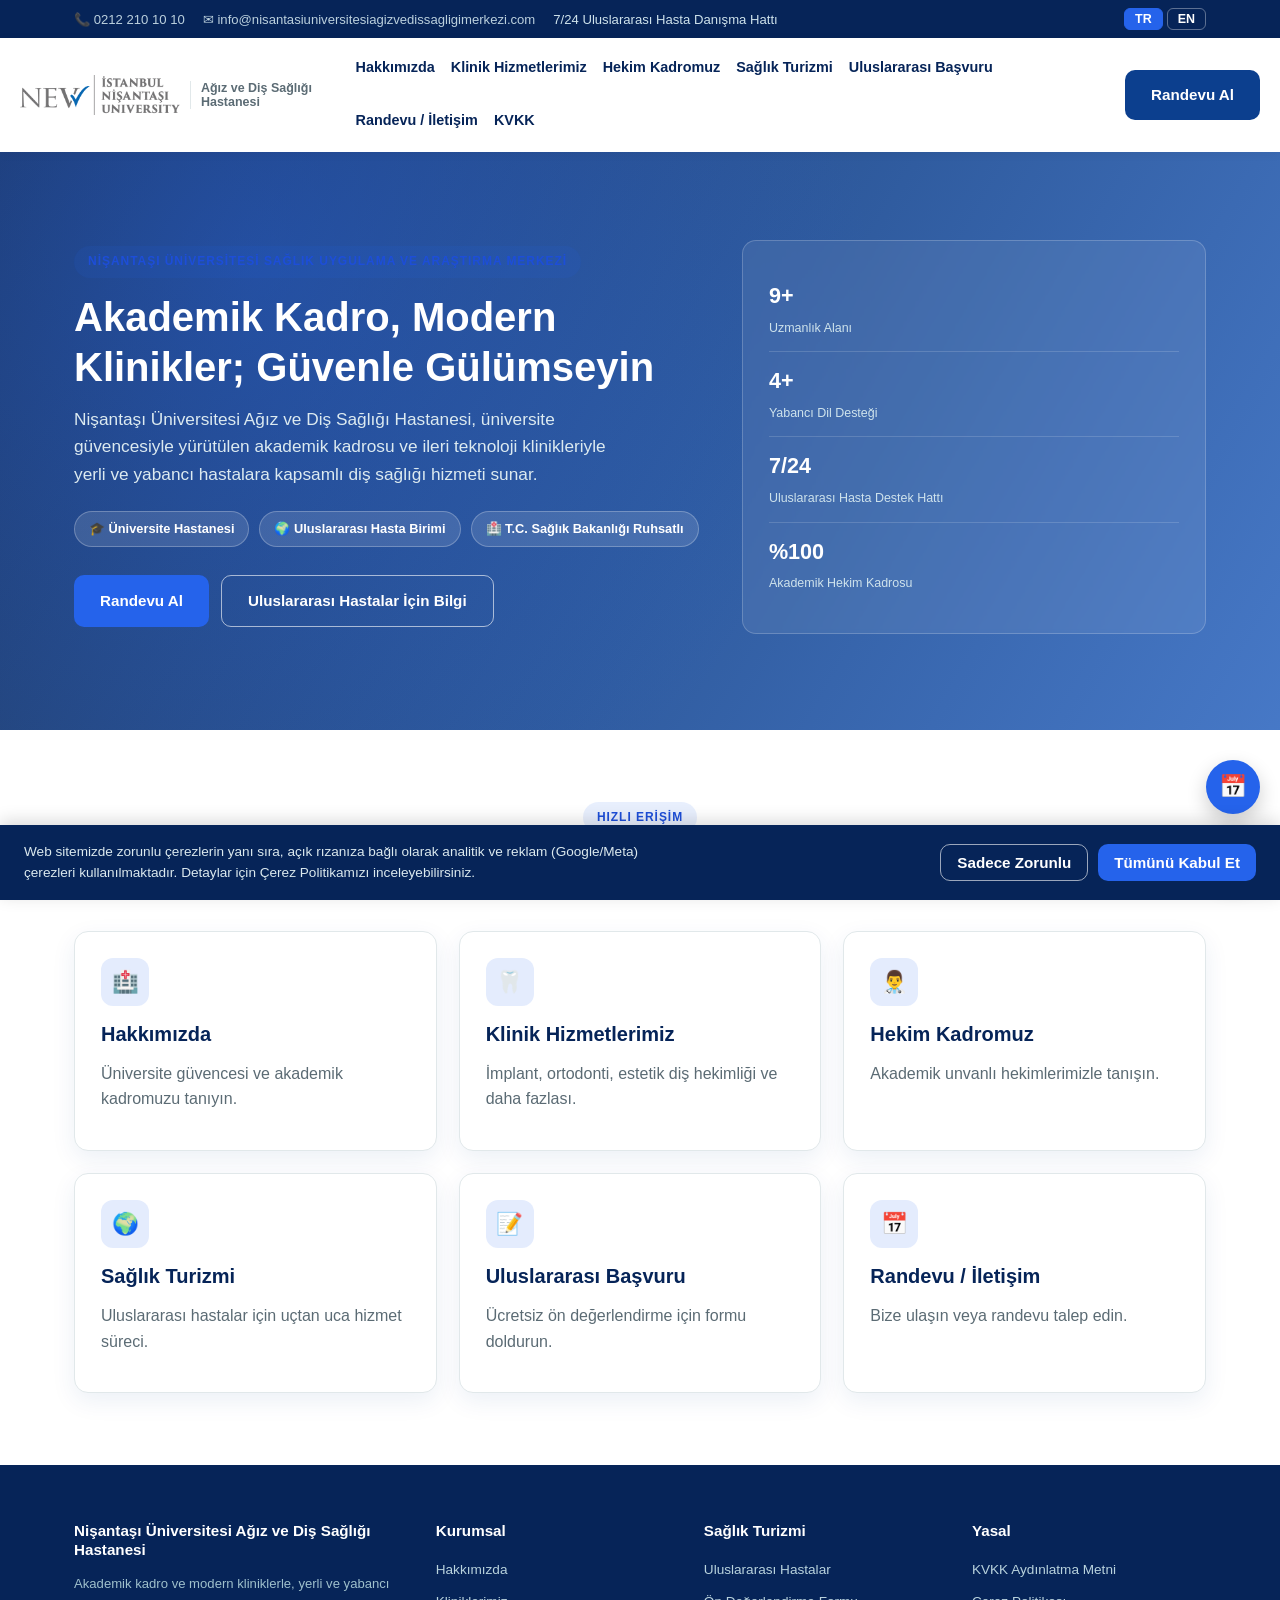
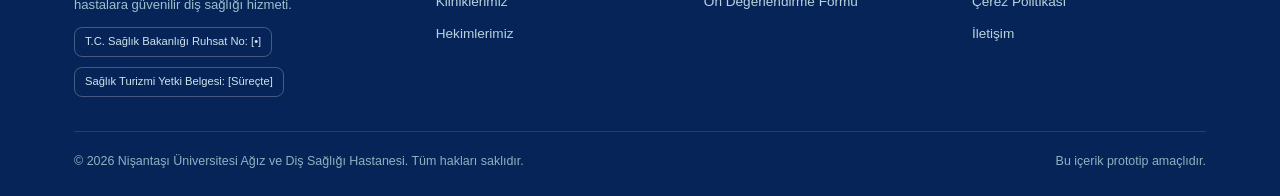
==== commit 2634e5da: "8" ====
--- a/index.html
+++ b/index.html
@@ -7,7 +7,7 @@
 <meta name="description" content="Nişantaşı Üniversitesi Ağız ve Diş Sağlığı Hastanesi — akademik kadro, modern klinikler ve uluslararası hasta hizmetleriyle İstanbul'da diş sağlığı ve sağlık turizmi.">
 <meta name="robots" content="index, follow">
 <link rel="canonical" href="https://nisantasiuniversitesiagizvedissagligimerkezi.com/">
-<link rel="icon" type="image/svg+xml" href="favicon.svg">
+<link rel="icon" type="image/x-icon" href="images/favicon.ico">
 <link rel="stylesheet" href="style.css">
 
 <!-- Open Graph / Meta Ads uyumu -->
@@ -51,7 +51,7 @@
 <div class="topbar">
   <div class="wrap">
     <div class="info">
-      <a href="tel:+902XXXXXXXXX">📞 +90 (2XX) XXX XX XX</a>
+      <a href="tel:+902122101010">📞 0212 210 10 10</a>
       <a href="mailto:info@nisantasiuniversitesiagizvedissagligimerkezi.com">✉ info@nisantasiuniversitesiagizvedissagligimerkezi.com</a>
       <span data-tr="7/24 Uluslararası Hasta Danışma Hattı" data-en="24/7 International Patient Helpline">7/24 Uluslararası Hasta Danışma Hattı</span>
     </div>
@@ -66,9 +66,8 @@
 <header class="site">
   <div class="nav-row">
     <a href="index.html" style="text-decoration:none;"><div class="brand">
-      <div class="mark">NÜ</div>
+      <img class="brand-logo" src="images/logo.png" alt="Nişantaşı Üniversitesi">
       <div class="txt">
-        Nişantaşı Üniversitesi
         <small data-tr="Ağız ve Diş Sağlığı Hastanesi" data-en="Oral &amp; Dental Health Hospital">Ağız ve Diş Sağlığı Hastanesi</small>
       </div>
     </div></a>
@@ -200,7 +199,7 @@
 <!-- ============ FLOATING BUTTONS ============ -->
 <div class="floating">
   <a class="fab appt" href="iletisim.html" title="Randevu">📅</a>
-  <a class="fab whatsapp" href="https://wa.me/902XXXXXXXXX" title="WhatsApp" target="_blank" rel="noopener">💬</a>
+  <a class="fab whatsapp" href="https://wa.me/902122101010" title="WhatsApp" target="_blank" rel="noopener">💬</a>
 </div>
 
 <!-- ============ COOKIE CONSENT BAR (demo) ============ -->
--- a/style.css
+++ b/style.css
@@ -1,16 +1,16 @@
 
   :root{
-    --navy:#0B3D5C;
-    --navy-dark:#082B41;
-    --teal:#149E8C;
-    --teal-dark:#0E7C6D;
+    --navy:#0C3F8E;
+    --navy-dark:#062458;
+    --teal:#2563EB;
+    --teal-dark:#1D4ED8;
     --bg:#F6F9FA;
     --card:#FFFFFF;
     --ink:#1E2A32;
     --ink-soft:#5B6B74;
     --border:#E1E8EA;
     --radius:14px;
-    --shadow:0 8px 24px rgba(11,61,92,0.08);
+    --shadow:0 8px 24px rgba(12,63,142,0.08);
     --maxw:1180px;
   }
   *{box-sizing:border-box;}
@@ -33,7 +33,7 @@
   .eyebrow{
     display:inline-block;text-transform:uppercase;letter-spacing:.08em;
     font-size:.75rem;font-weight:700;color:var(--teal-dark);
-    background:rgba(20,158,140,.1);padding:6px 14px;border-radius:20px;margin-bottom:14px;
+    background:rgba(37,99,235,.1);padding:6px 14px;border-radius:20px;margin-bottom:14px;
   }
   .section-head{max-width:720px;margin:0 auto 44px auto;text-align:center;}
   .btn{
@@ -61,25 +61,23 @@
 
   /* Header/nav */
   header.site{background:#fff;position:sticky;top:0;z-index:50;box-shadow:0 2px 10px rgba(0,0,0,.05);}
-  .nav-row{display:flex;align-items:center;justify-content:space-between;padding:14px 24px;gap:20px;}
-  .brand{display:flex;align-items:center;gap:12px;font-weight:800;color:var(--navy-dark);}
-  .brand .mark{
-    width:46px;height:46px;border-radius:12px;background:linear-gradient(135deg,var(--navy),var(--teal));
-    display:flex;align-items:center;justify-content:center;color:#fff;font-size:1.1rem;flex-shrink:0;
-  }
-  .brand .txt{line-height:1.15;}
-  .brand .txt small{display:block;font-weight:500;color:var(--ink-soft);font-size:.72rem;}
-  nav.main{display:flex;gap:22px;flex-wrap:wrap;font-size:.92rem;font-weight:600;}
+  .nav-row{display:flex;align-items:center;justify-content:space-between;padding:12px 20px;gap:14px;}
+  .brand{display:flex;align-items:center;gap:10px;font-weight:800;color:var(--navy-dark);}
+  .brand-logo{height:40px;width:auto;max-width:160px;object-fit:contain;flex-shrink:0;}
+  .brand .txt{line-height:1.15;padding-left:10px;border-left:1px solid var(--border);}
+  .brand .txt small{display:block;font-weight:600;color:var(--ink-soft);font-size:.78rem;}
+  nav.main{display:flex;gap:16px;flex-wrap:wrap;font-size:.9rem;font-weight:600;}
   nav.main a{color:var(--navy-dark);padding:6px 0;border-bottom:2px solid transparent;}
   nav.main a:hover{border-color:var(--teal);}
   nav.main a.active{color:var(--teal-dark);border-color:var(--teal);}
-  .nav-cta{display:flex;align-items:center;gap:10px;}
+  .nav-cta{display:flex;align-items:center;gap:10px;flex-shrink:0;}
+  .nav-cta .btn{white-space:nowrap;}
   .burger{display:none;background:none;border:none;font-size:1.6rem;cursor:pointer;color:var(--navy-dark);}
 
   /* Hero */
   .hero{
-    background:radial-gradient(circle at 20% 20%, rgba(20,158,140,.35), transparent 55%),
-               linear-gradient(120deg, rgba(8,43,65,.90), rgba(11,61,92,.85) 55%, rgba(14,93,127,.78)),
+    background:radial-gradient(circle at 20% 20%, rgba(37,99,235,.35), transparent 55%),
+               linear-gradient(120deg, rgba(6,36,88,.90), rgba(12,63,142,.85) 55%, rgba(21,84,184,.78)),
                url('https://images.unsplash.com/photo-1629909613654-28e377c37b09?w=1600&q=80&auto=format&fit=crop') center/cover no-repeat;
     color:#fff;padding:88px 0 96px;
   }
@@ -110,15 +108,15 @@
   .checklist{list-style:none;padding:0;margin:18px 0;}
   .checklist li{padding:8px 0 8px 30px;position:relative;color:var(--ink);}
   .checklist li:before{content:"✓";position:absolute;left:0;top:8px;color:var(--teal-dark);font-weight:800;
-    background:rgba(20,158,140,.12);width:20px;height:20px;border-radius:50%;display:flex;align-items:center;justify-content:center;font-size:.75rem;}
+    background:rgba(37,99,235,.12);width:20px;height:20px;border-radius:50%;display:flex;align-items:center;justify-content:center;font-size:.75rem;}
 
   /* Services */
   .services-grid{display:grid;grid-template-columns:repeat(3,1fr);gap:22px;}
   .card{background:var(--card);border:1px solid var(--border);border-radius:var(--radius);padding:26px;box-shadow:var(--shadow);}
   a.card{display:block;transition:transform .15s, box-shadow .15s;}
-  a.card:hover{transform:translateY(-3px);box-shadow:0 14px 30px rgba(11,61,92,.14);}
+  a.card:hover{transform:translateY(-3px);box-shadow:0 14px 30px rgba(12,63,142,.14);}
   .service-icon{
-    width:48px;height:48px;border-radius:12px;background:rgba(20,158,140,.12);color:var(--teal-dark);
+    width:48px;height:48px;border-radius:12px;background:rgba(37,99,235,.12);color:var(--teal-dark);
     display:flex;align-items:center;justify-content:center;font-size:1.35rem;margin-bottom:16px;font-weight:800;
   }
 
@@ -140,7 +138,7 @@
 
   /* Health tourism */
   .tourism{
-    background:linear-gradient(180deg, rgba(11,61,92,.93) 0%, rgba(14,93,127,.90) 100%),
+    background:linear-gradient(180deg, rgba(12,63,142,.93) 0%, rgba(21,84,184,.90) 100%),
                url('https://images.unsplash.com/photo-1687706222092-b6545828217d?w=1600&q=80&auto=format&fit=crop') center/cover no-repeat;
     color:#fff;
   }
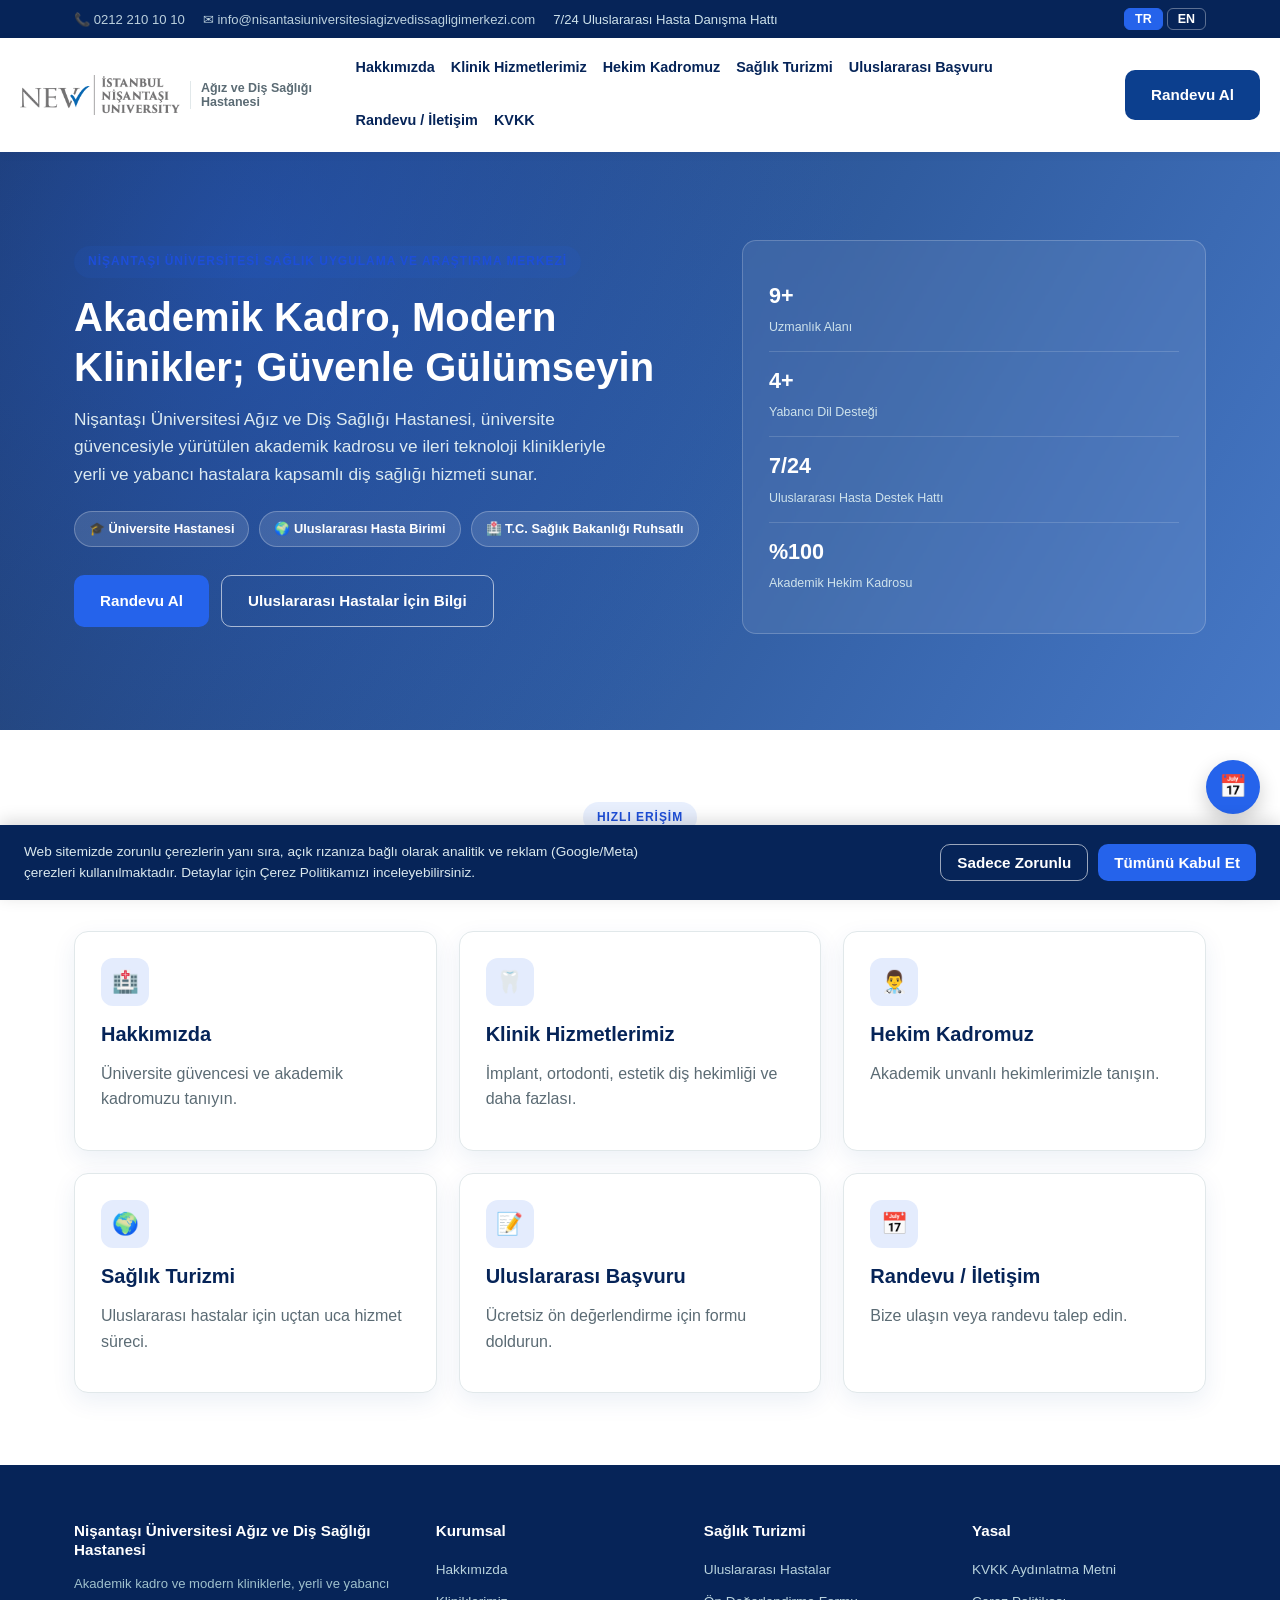
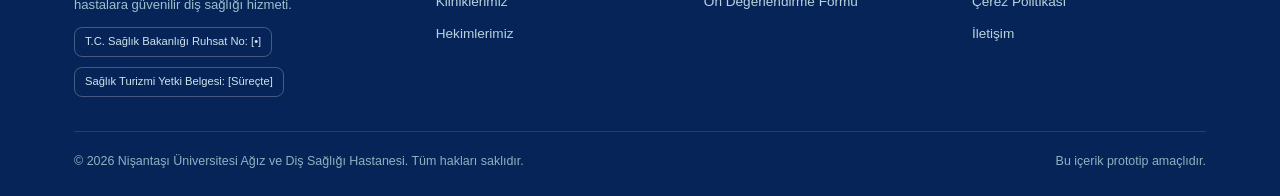
==== commit b3ab705f: "Remove technical note comments Removed technical note comments from index.html" ====
--- a/index.html
+++ b/index.html
@@ -19,13 +19,6 @@
 <meta property="og:locale:alternate" content="en_US">
 <meta name="twitter:card" content="summary_large_image">
 
-<!-- ================= TEKNİK NOT / TECHNICAL NOTE =================
-Bu, geliştirme ve onay amaçlı çok sayfalı bir PROTOTİPTİR (demo).
-Gerçek yayına alınmadan önce: ruhsat/izin numaraları, hekim bilgileri,
-adres/telefon, GTM/Meta Pixel ID'leri, form backend/CRM entegrasyonu,
-tüm örnek (stok) fotoğrafların gerçek kurumsal görsellerle değiştirilmesi ve
-KVKK/çerez metinlerinin hukuk onayı tamamlanmalıdır.
-================================================================= -->
 
 <script type="application/ld+json">
 {
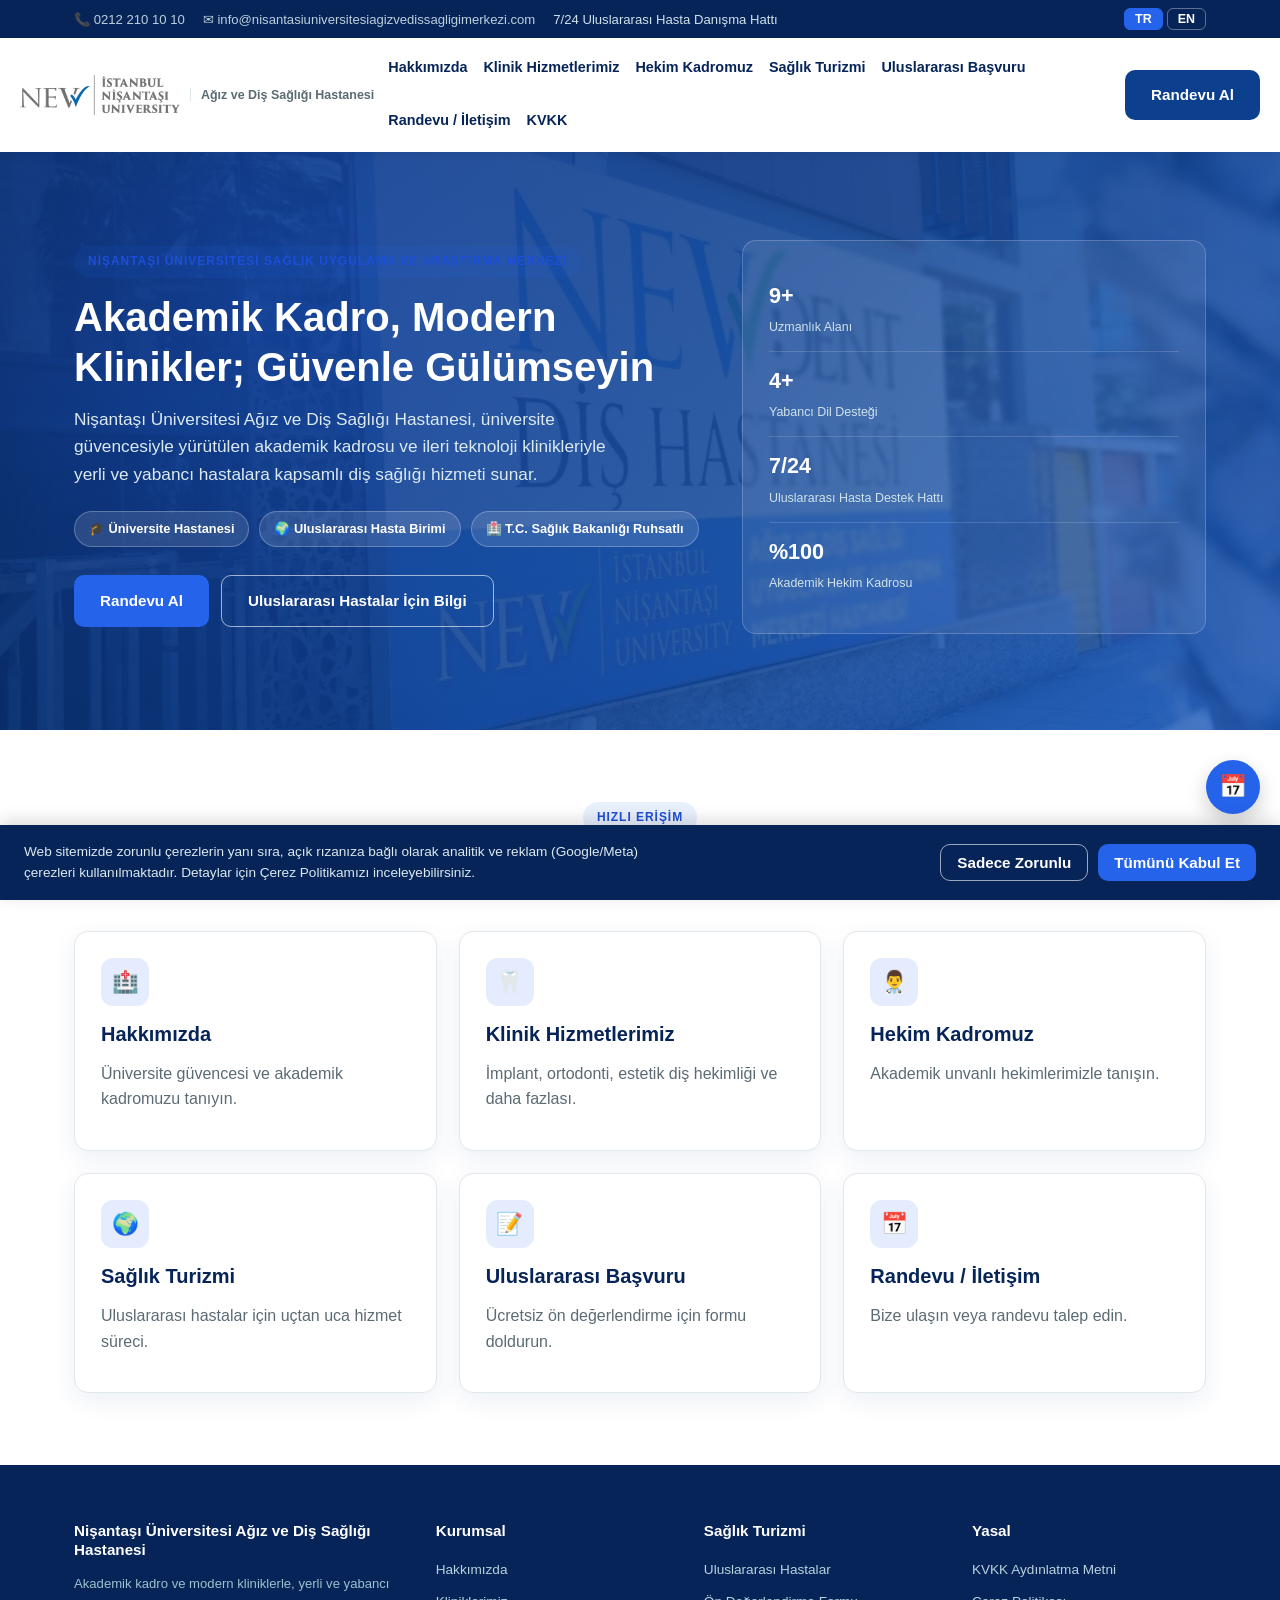
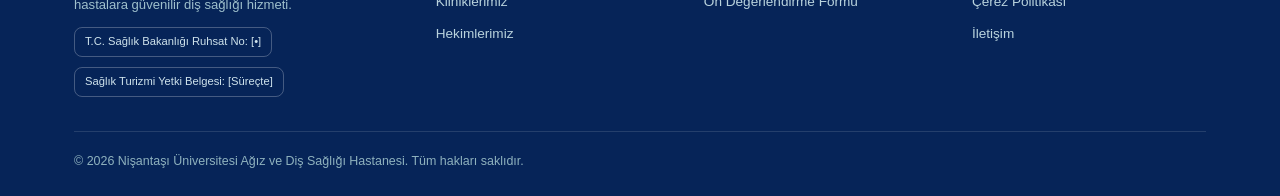
==== commit d7623410: "000" ====
--- a/index.html
+++ b/index.html
@@ -8,7 +8,7 @@
 <meta name="robots" content="index, follow">
 <link rel="canonical" href="https://nisantasiuniversitesiagizvedissagligimerkezi.com/">
 <link rel="icon" type="image/x-icon" href="images/favicon.ico">
-<link rel="stylesheet" href="style.css">
+<link rel="stylesheet" href="style.css?v=948a35e6">
 
 <!-- Open Graph / Meta Ads uyumu -->
 <meta property="og:type" content="website">
@@ -19,6 +19,13 @@
 <meta property="og:locale:alternate" content="en_US">
 <meta name="twitter:card" content="summary_large_image">
 
+<!-- ================= TEKNİK NOT / TECHNICAL NOTE =================
+Bu, geliştirme ve onay amaçlı çok sayfalı bir PROTOTİPTİR (demo).
+Gerçek yayına alınmadan önce: ruhsat/izin numaraları, hekim bilgileri,
+adres/telefon, GTM/Meta Pixel ID'leri, form backend/CRM entegrasyonu,
+tüm örnek (stok) fotoğrafların gerçek kurumsal görsellerle değiştirilmesi ve
+KVKK/çerez metinlerinin hukuk onayı tamamlanmalıdır.
+================================================================= -->
 
 <script type="application/ld+json">
 {
@@ -26,11 +33,11 @@
   "@type": "Dentist",
   "name": "Nişantaşı Üniversitesi Ağız ve Diş Sağlığı Hastanesi",
   "url": "https://nisantasiuniversitesiagizvedissagligimerkezi.com/",
-  "telephone": "+90 (2XX) XXX XX XX",
+  "telephone": "0212 210 10 10",
   "priceRange": "$$",
   "address": {
     "@type": "PostalAddress",
-    "streetAddress": "[Açık Adres]",
+    "streetAddress": "Eyüp Sultan Caddesi No:11, Kağıthane",
     "addressLocality": "İstanbul",
     "addressCountry": "TR"
   },
@@ -59,7 +66,7 @@
 <header class="site">
   <div class="nav-row">
     <a href="index.html" style="text-decoration:none;"><div class="brand">
-      <img class="brand-logo" src="images/logo.png" alt="Nişantaşı Üniversitesi">
+      <img class="brand-logo" style="height:40px;width:auto;max-width:160px;object-fit:contain;flex-shrink:0;" src="images/logo.png" alt="Nişantaşı Üniversitesi">
       <div class="txt">
         <small data-tr="Ağız ve Diş Sağlığı Hastanesi" data-en="Oral &amp; Dental Health Hospital">Ağız ve Diş Sağlığı Hastanesi</small>
       </div>
@@ -184,7 +191,6 @@
     </div>
     <div class="footer-bottom">
       <span data-tr="© 2026 Nişantaşı Üniversitesi Ağız ve Diş Sağlığı Hastanesi. Tüm hakları saklıdır." data-en="© 2026 Nişantaşı University Oral &amp; Dental Health Hospital. All rights reserved.">© 2026 Nişantaşı Üniversitesi Ağız ve Diş Sağlığı Hastanesi. Tüm hakları saklıdır.</span>
-      <span data-tr="Bu içerik prototip amaçlıdır." data-en="This content is for prototype purposes.">Bu içerik prototip amaçlıdır.</span>
     </div>
   </div>
 </footer>
@@ -207,6 +213,6 @@
   </div>
 </div>
 
-<script src="app.js"></script>
+<script src="app.js?v=356298e0"></script>
 </body>
 </html>
--- a/style.css
+++ b/style.css
@@ -64,8 +64,8 @@
   .nav-row{display:flex;align-items:center;justify-content:space-between;padding:12px 20px;gap:14px;}
   .brand{display:flex;align-items:center;gap:10px;font-weight:800;color:var(--navy-dark);}
   .brand-logo{height:40px;width:auto;max-width:160px;object-fit:contain;flex-shrink:0;}
-  .brand .txt{line-height:1.15;padding-left:10px;border-left:1px solid var(--border);}
-  .brand .txt small{display:block;font-weight:600;color:var(--ink-soft);font-size:.78rem;}
+  .brand .txt{line-height:1.15;padding-left:10px;border-left:1px solid var(--border);flex-shrink:0;}
+  .brand .txt small{display:block;font-weight:600;color:var(--ink-soft);font-size:.78rem;white-space:nowrap;}
   nav.main{display:flex;gap:16px;flex-wrap:wrap;font-size:.9rem;font-weight:600;}
   nav.main a{color:var(--navy-dark);padding:6px 0;border-bottom:2px solid transparent;}
   nav.main a:hover{border-color:var(--teal);}
@@ -78,7 +78,7 @@
   .hero{
     background:radial-gradient(circle at 20% 20%, rgba(37,99,235,.35), transparent 55%),
                linear-gradient(120deg, rgba(6,36,88,.90), rgba(12,63,142,.85) 55%, rgba(21,84,184,.78)),
-               url('https://images.unsplash.com/photo-1629909613654-28e377c37b09?w=1600&q=80&auto=format&fit=crop') center/cover no-repeat;
+               url('images/hero-building.jpg') center/cover no-repeat;
     color:#fff;padding:88px 0 96px;
   }
   .hero .wrap{display:grid;grid-template-columns:1.15fr .85fr;gap:40px;align-items:center;}
@@ -170,6 +170,15 @@
     font-family:inherit;background:#FBFDFD;
   }
   .field textarea{resize:vertical;min-height:90px;}
+  .file-upload{display:flex;align-items:center;gap:12px;flex-wrap:wrap;}
+  .file-upload-input{position:absolute;width:1px;height:1px;padding:0;margin:-1px;overflow:hidden;clip:rect(0,0,0,0);white-space:nowrap;border:0;}
+  .file-upload-btn{
+    display:inline-flex;align-items:center;padding:10px 16px;border:1px solid var(--border);border-radius:8px;
+    background:#FBFDFD;font-size:.85rem;font-weight:700;color:var(--navy-dark);cursor:pointer;white-space:nowrap;
+  }
+  .file-upload-btn:hover{background:#EEF3FA;}
+  .file-upload-btn:focus-within{outline:2px solid var(--teal);outline-offset:2px;}
+  .file-upload-name{font-size:.85rem;color:var(--ink-soft);word-break:break-all;}
   .two-col{display:grid;grid-template-columns:1fr 1fr;gap:14px;}
   .consent{display:flex;gap:10px;align-items:flex-start;font-size:.8rem;color:var(--ink-soft);margin:14px 0 20px;}
   .consent input{margin-top:3px;}
@@ -181,9 +190,10 @@
   .contact-grid{display:grid;grid-template-columns:1fr 1fr;gap:40px;}
   .map-box{
     height:280px;border-radius:var(--radius);border:1px solid var(--border);
-    background:repeating-linear-gradient(45deg,#EDF3F4,#EDF3F4 10px,#E4ECED 10px,#E4ECED 20px);
-    display:flex;align-items:center;justify-content:center;color:var(--ink-soft);font-weight:700;margin-top:18px;
-  }
+    overflow:hidden;margin-top:18px;
+    display:flex;align-items:center;justify-content:center;color:var(--ink-soft);font-weight:700;
+  }
+  .map-box iframe{width:100%;height:100%;border:0;display:block;}
   .contact-line{display:flex;gap:12px;padding:12px 0;border-bottom:1px solid var(--border);}
   .contact-line b{color:var(--navy-dark);display:block;font-size:.85rem;}
   .contact-line span{font-size:.85rem;color:var(--ink-soft);}
@@ -194,10 +204,6 @@
   .legal-block h3{margin-bottom:10px;}
   .legal-block ol, .legal-block ul{color:var(--ink-soft);padding-left:20px;font-size:.92rem;}
   .legal-block li{margin-bottom:8px;}
-  .draft-tag{
-    display:inline-block;background:#FDECEC;color:#B3261E;border:1px solid #F3B9B4;font-size:.72rem;
-    font-weight:700;padding:3px 10px;border-radius:6px;margin-bottom:10px;
-  }
 
   /* Footer */
   footer{background:var(--navy-dark);color:#cfe3ec;padding:56px 0 24px;}
